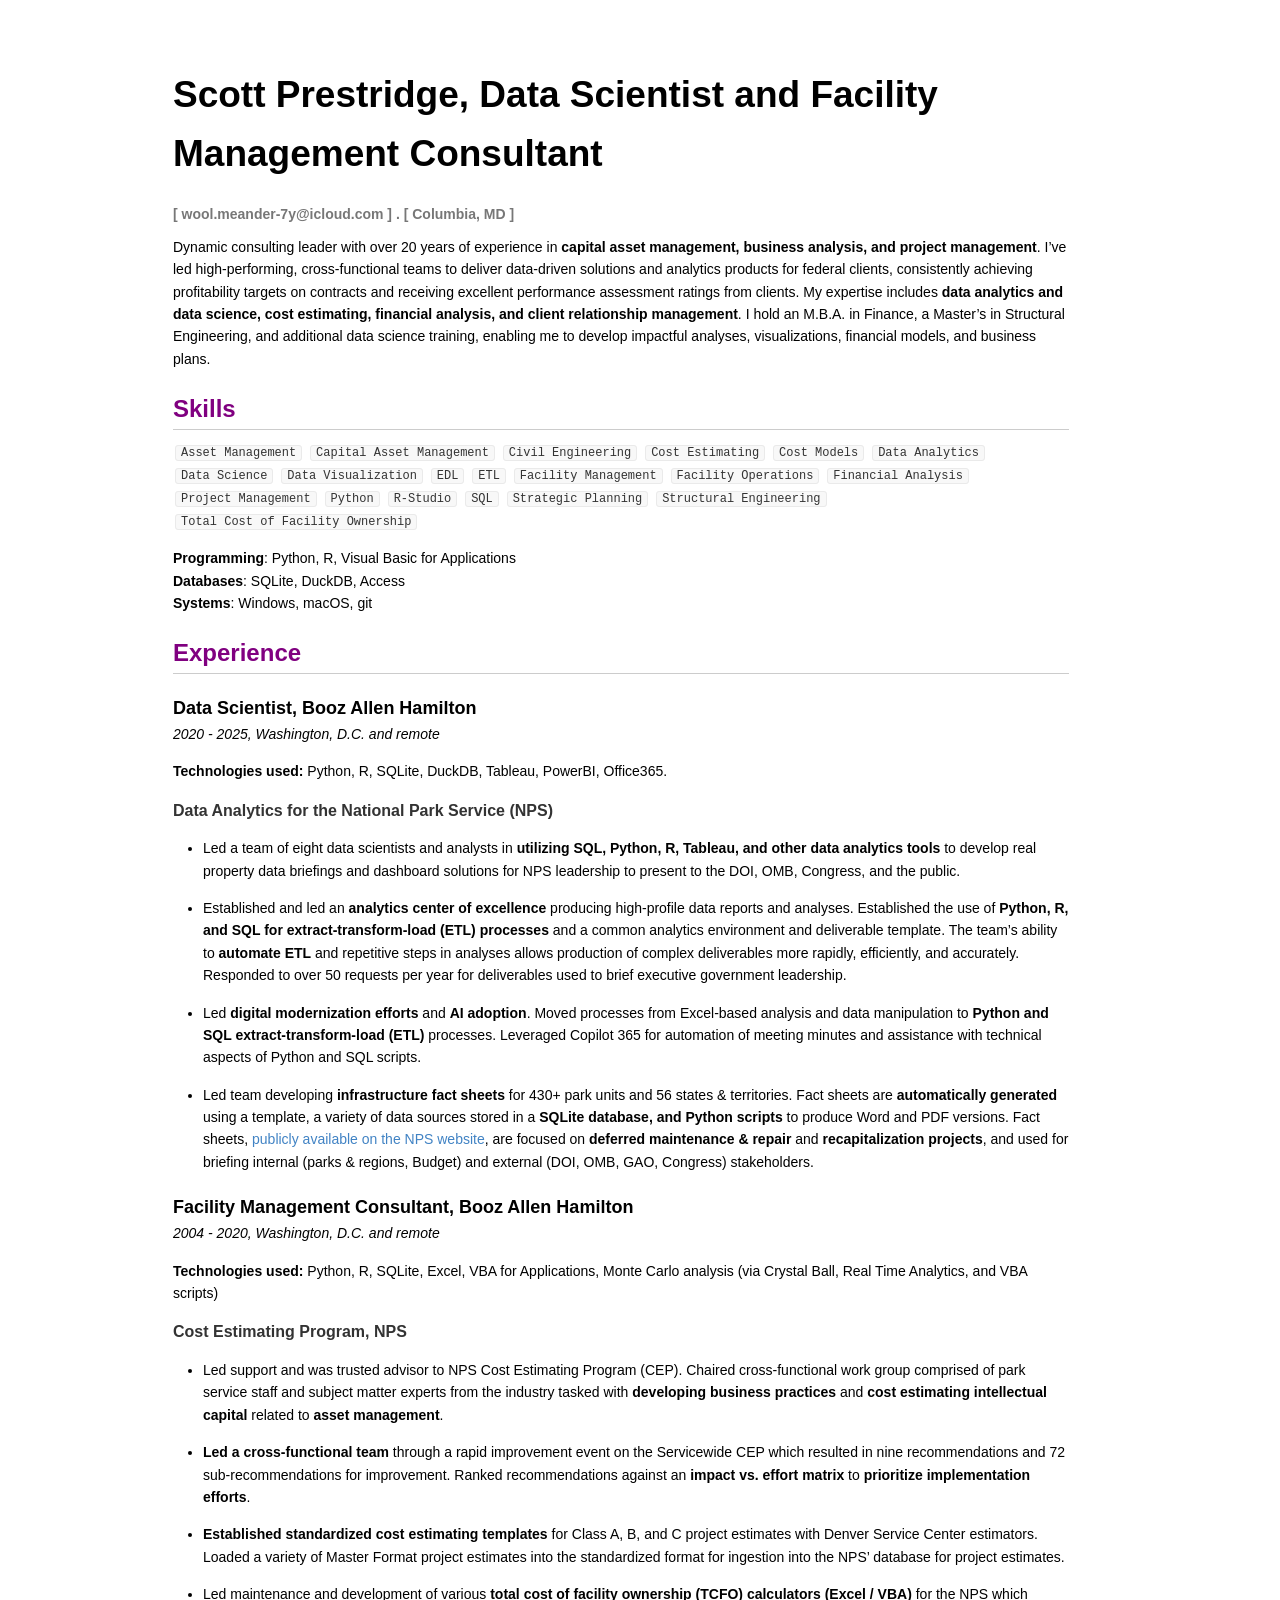
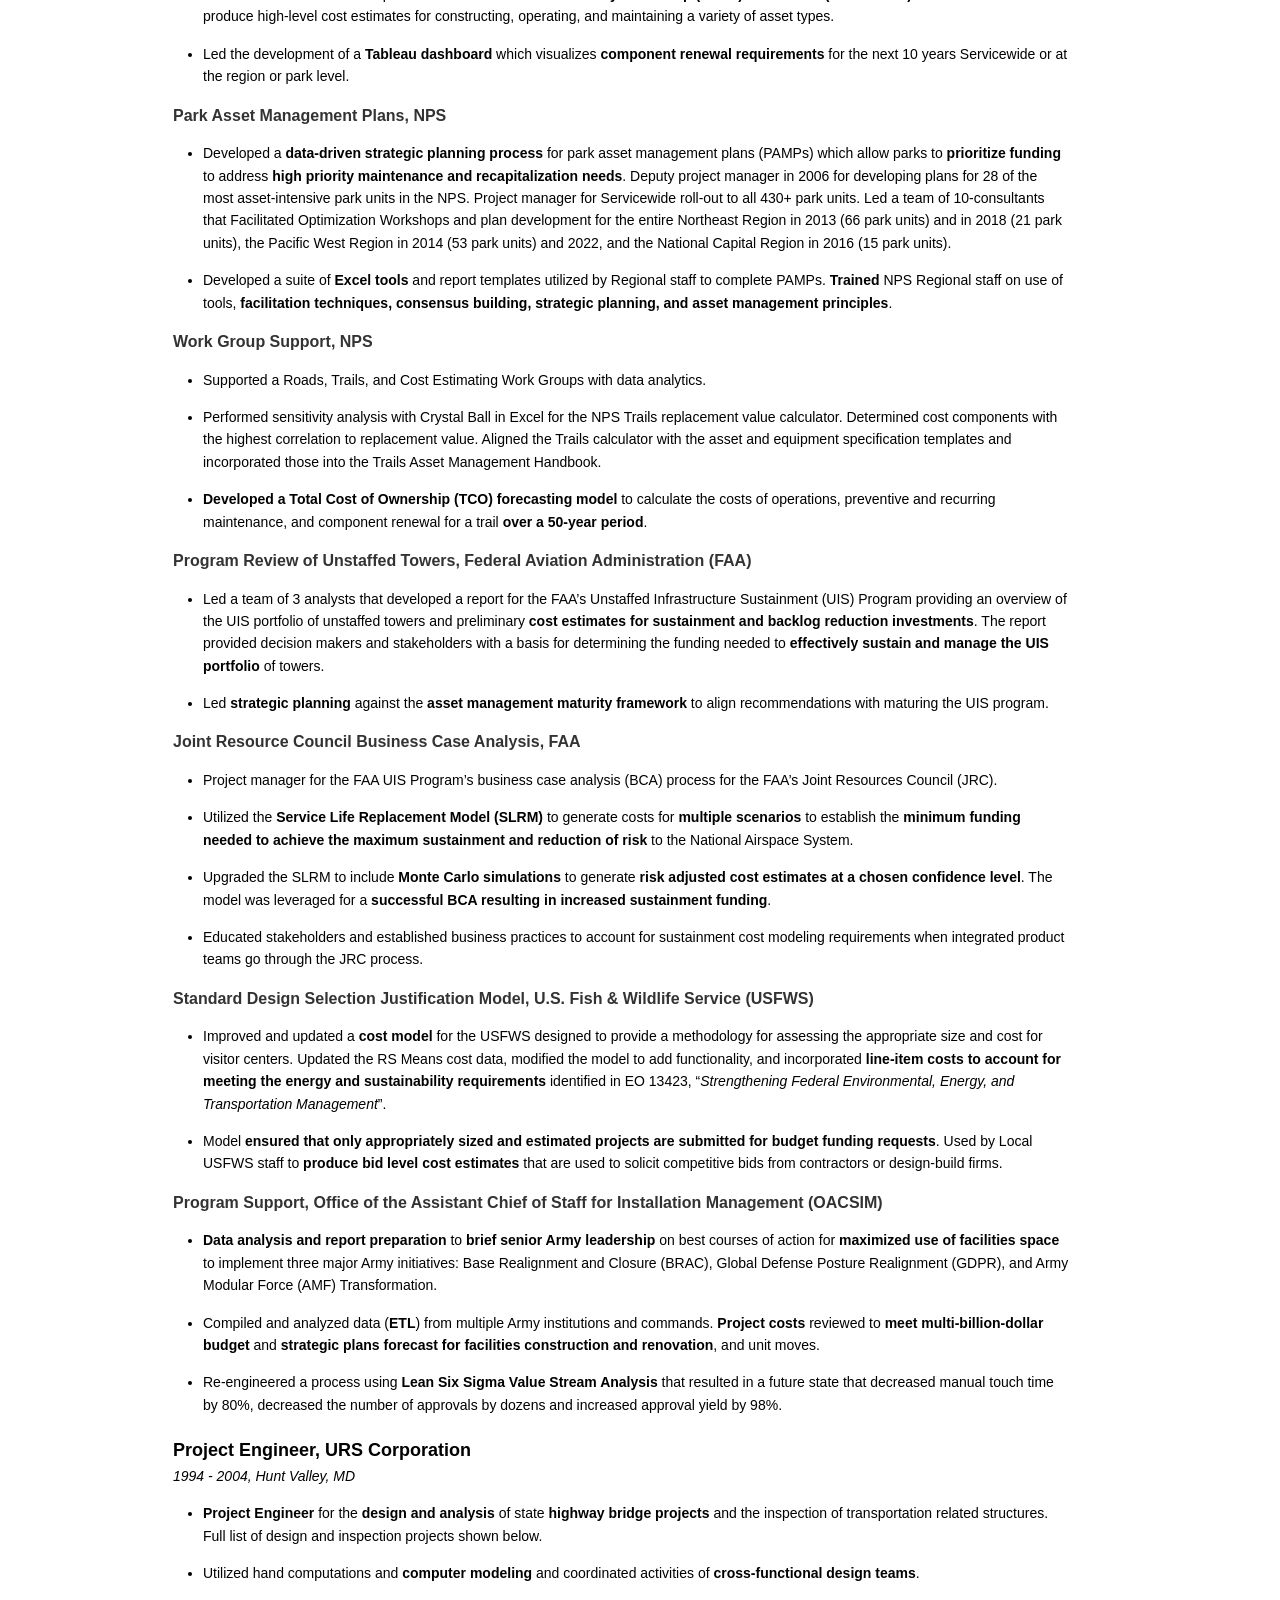
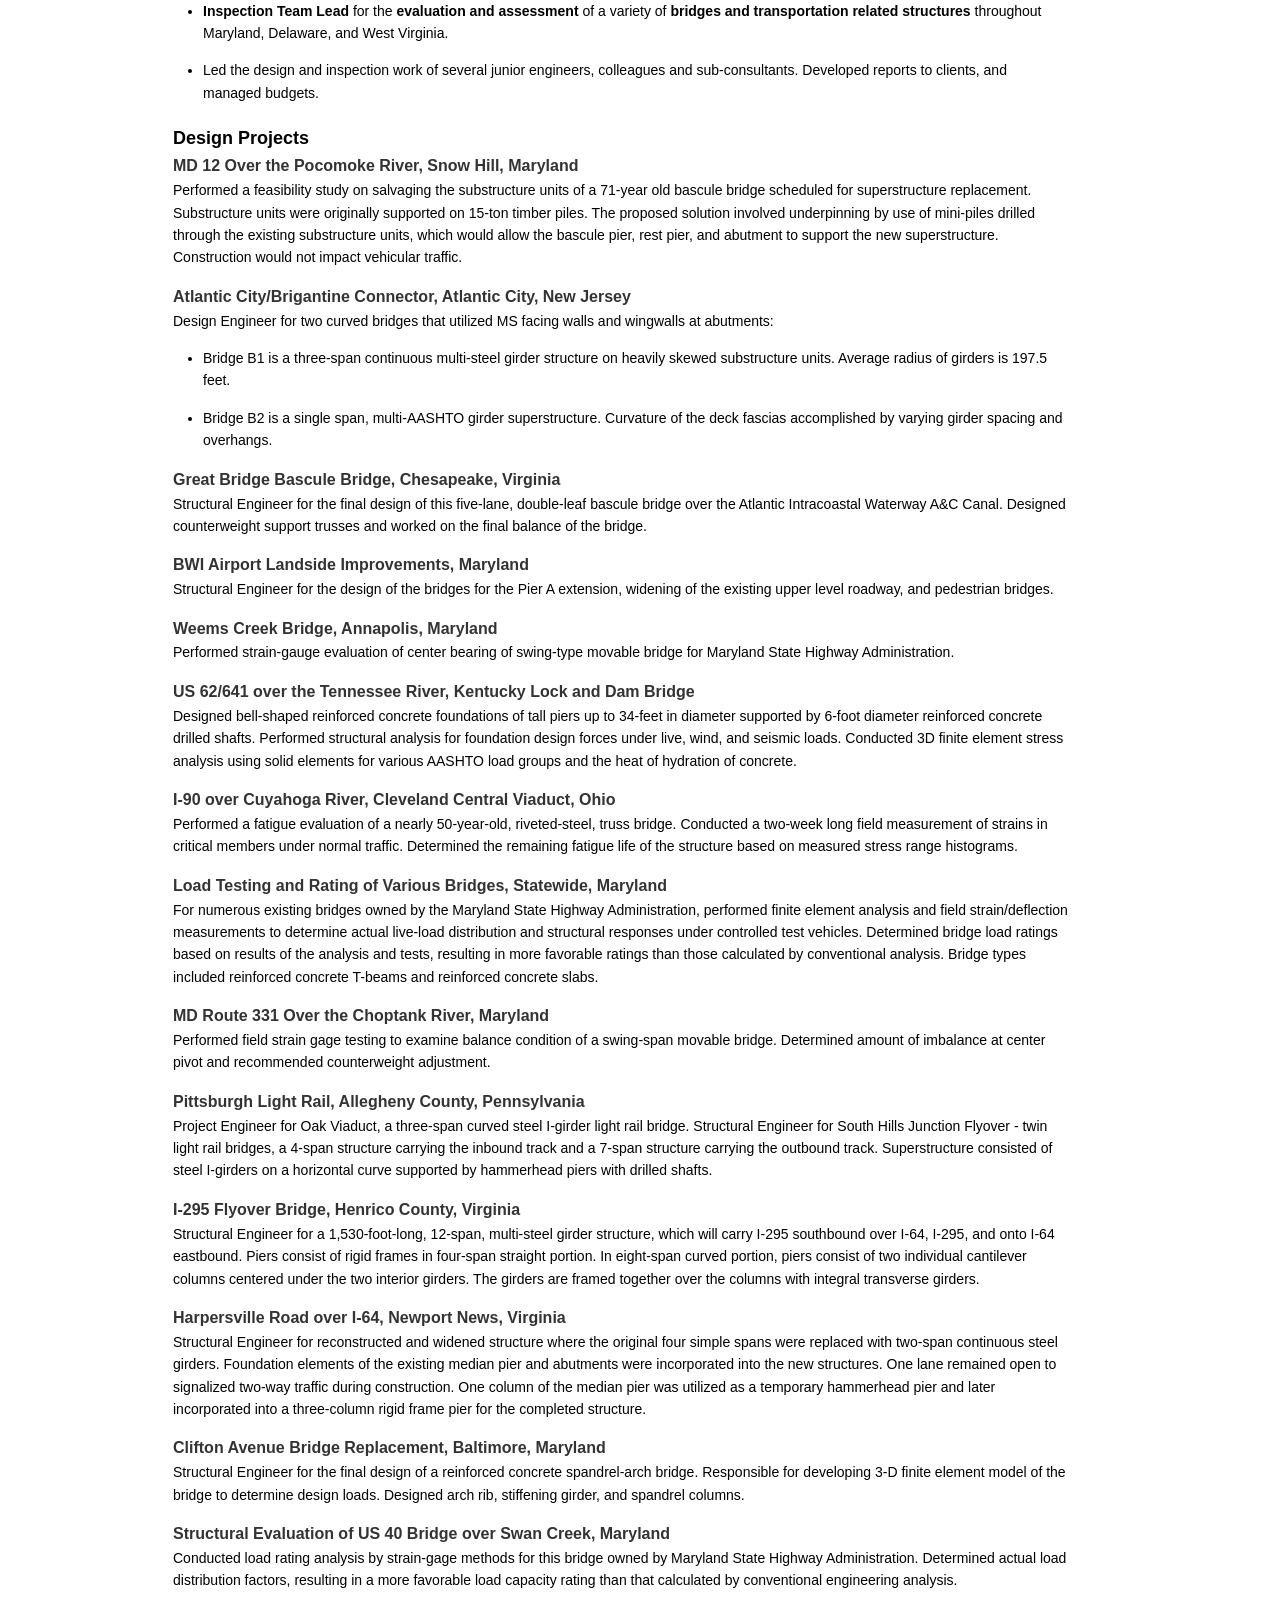
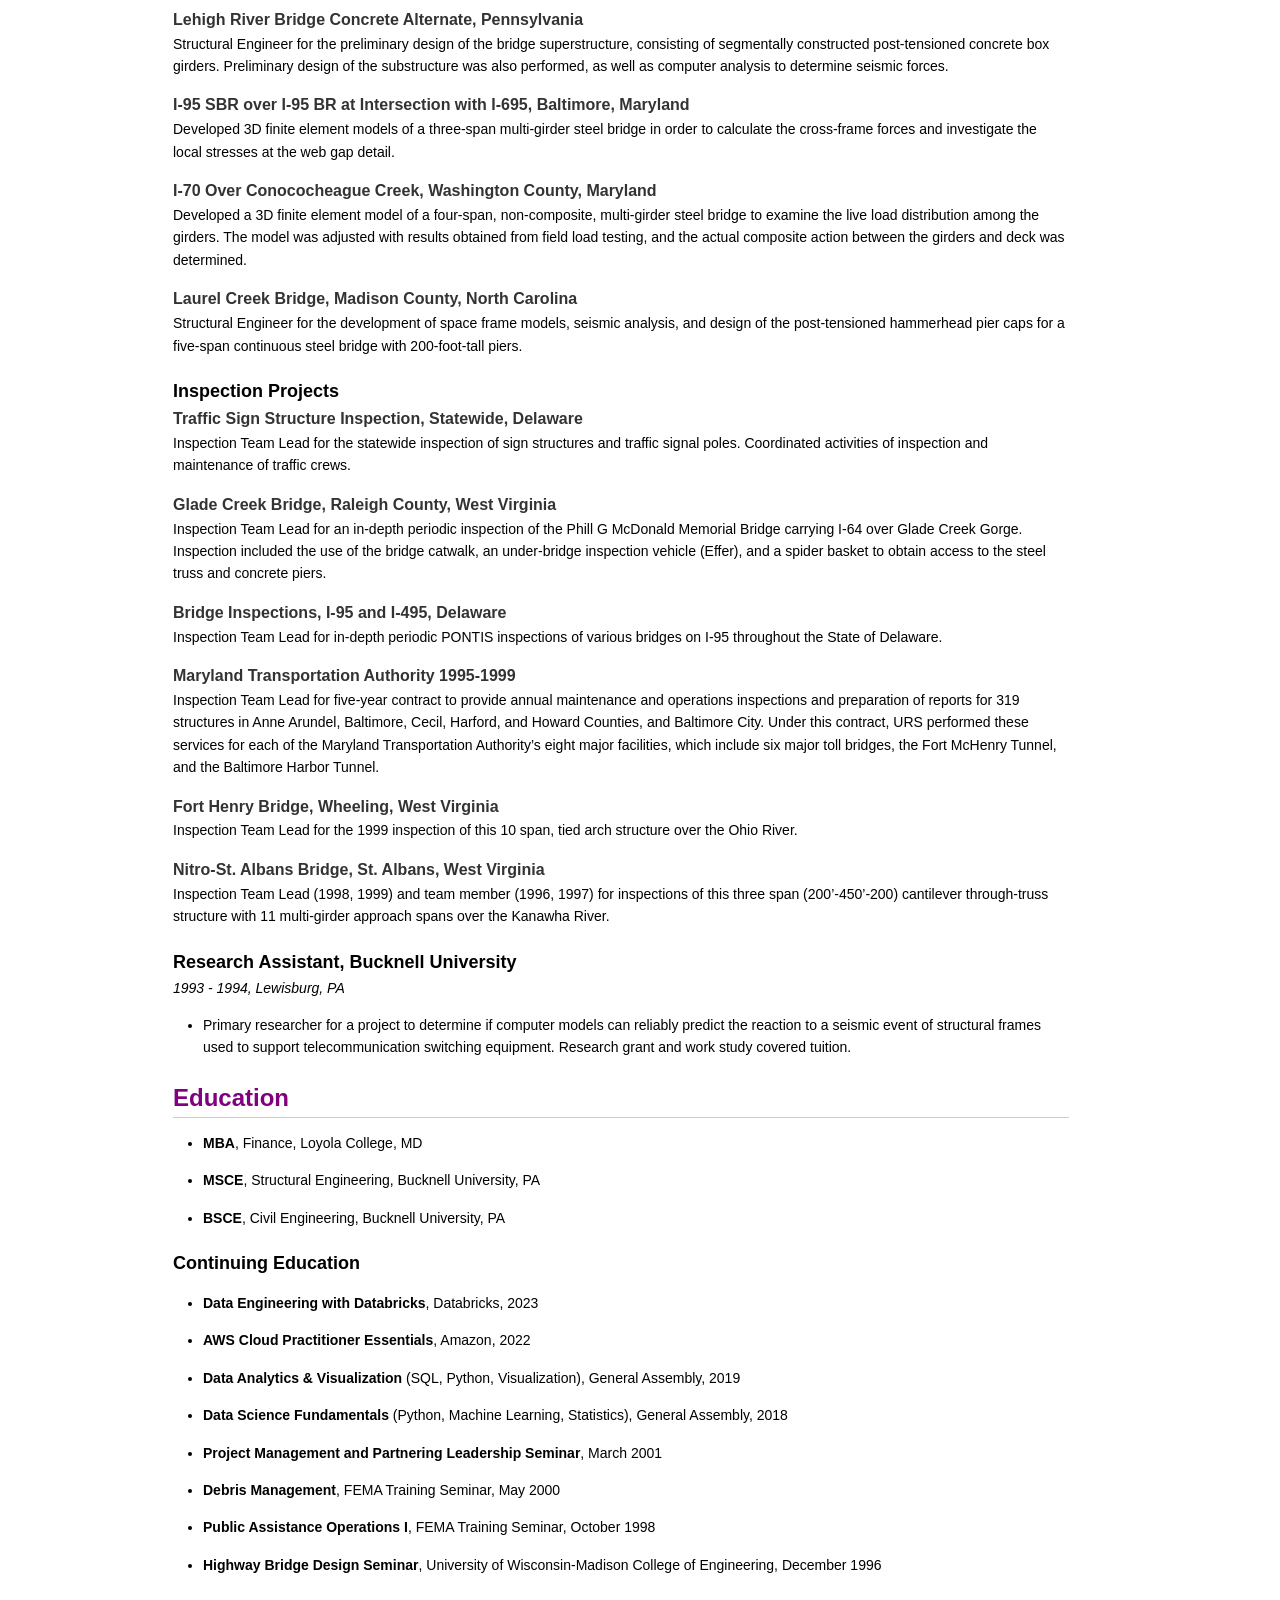
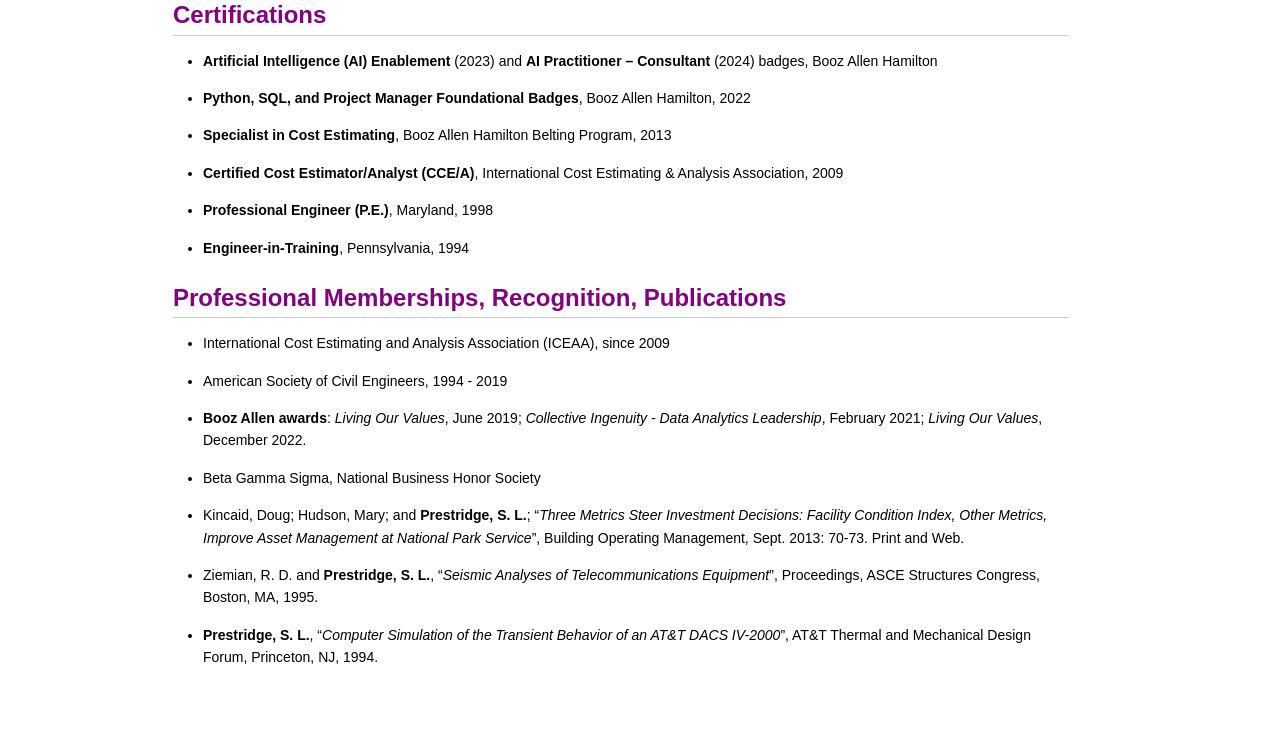
==== resume_cv_prestridge_scott.html @ 021e0073 "Add files via upload" ====
<!DOCTYPE html>
<html xmlns="http://www.w3.org/1999/xhtml" lang="" xml:lang="">
<head>
  <meta charset="utf-8" />
  <meta name="generator" content="pandoc" />
  <meta name="viewport" content="width=device-width, initial-scale=1.0, user-scalable=yes" />
  <meta name="author" content="Scott Prestridge" />
  <meta name="keywords" content="DataScience, DataAnalyst, FacilityManagement, CapitalAssetManagement, ProjectManagement, BusinessConsultant, FinancialAnalysis" />
  <meta name="description" content="Scott Prestridge, Facility
Management Consultant and Data Scientist" />
  <title>Scott Prestridge, Data Scientist and Facility Management Consultant</title>
  <style>
    code{white-space: pre-wrap;}
    span.smallcaps{font-variant: small-caps;}
    div.columns{display: flex; gap: min(4vw, 1.5em);}
    div.column{flex: auto; overflow-x: auto;}
    div.hanging-indent{margin-left: 1.5em; text-indent: -1.5em;}
    ul.task-list{list-style: none;}
    ul.task-list li input[type="checkbox"] {
      width: 0.8em;
      margin: 0 0.8em 0.2em -1.6em;
      vertical-align: middle;
    }
    .display.math{display: block; text-align: center; margin: 0.5rem auto;}
  </style>
  <link rel="stylesheet" href="resume-stylesheet.css" />
  <!--[if lt IE 9]>
    <script src="//cdnjs.cloudflare.com/ajax/libs/html5shiv/3.7.3/html5shiv-printshiv.min.js"></script>
  <![endif]-->
</head>
<body>
<header id="title-block-header">
<h1 class="title">Scott Prestridge, Data Scientist and Facility
Management Consultant</h1>
<p class="author">Scott Prestridge</p>
</header>
<h6 id="wool.meander-7yicloud.com-.-columbia-md">[
wool.meander-7y@icloud.com ] . [ Columbia, MD ]</h6>
<p>Dynamic consulting leader with over 20 years of experience in
<strong>capital asset management, business analysis, and project
management</strong>. I’ve led high-performing, cross-functional teams to
deliver data-driven solutions and analytics products for federal
clients, consistently achieving profitability targets on contracts and
receiving excellent performance assessment ratings from clients. My
expertise includes <strong>data analytics and data science, cost
estimating, financial analysis, and client relationship
management</strong>. I hold an M.B.A. in Finance, a Master’s in
Structural Engineering, and additional data science training, enabling
me to develop impactful analyses, visualizations, financial models, and
business plans.</p>
<h2 id="skills">Skills</h2>
<p><code>Asset Management</code> <code>Capital Asset Management</code>
<code>Civil Engineering</code> <code>Cost Estimating</code>
<code>Cost Models</code> <code>Data Analytics</code>
<code>Data Science</code> <code>Data Visualization</code>
<code>EDL</code> <code>ETL</code> <code>Facility Management</code>
<code>Facility Operations</code> <code>Financial Analysis</code>
<code>Project Management</code> <code>Python</code>
<code>R-Studio</code> <code>SQL</code> <code>Strategic Planning</code>
<code>Structural Engineering</code>
<code>Total Cost of Facility Ownership</code></p>
<p><strong>Programming</strong>: Python, R, Visual Basic for
Applications<br />
<strong>Databases</strong>: SQLite, DuckDB, Access<br />
<strong>Systems</strong>: Windows, macOS, git</p>
<h2 id="experience">Experience</h2>
<h3 id="data-scientist-booz-allen-hamilton">Data Scientist, Booz Allen
Hamilton</h3>
<p><em>2020 - 2025, Washington, D.C. and remote</em></p>
<p><strong>Technologies used:</strong> Python, R, SQLite, DuckDB,
Tableau, PowerBI, Office365.</p>
<h4 id="data-analytics-for-the-national-park-service-nps">Data Analytics
for the National Park Service (NPS)</h4>
<ul>
<li><p>Led a team of eight data scientists and analysts in
<strong>utilizing SQL, Python, R, Tableau, and other data analytics
tools</strong> to develop real property data briefings and dashboard
solutions for NPS leadership to present to the DOI, OMB, Congress, and
the public.</p></li>
<li><p>Established and led an <strong>analytics center of
excellence</strong> producing high-profile data reports and analyses.
Established the use of <strong>Python, R, and SQL for
extract-transform-load (ETL) processes</strong> and a common analytics
environment and deliverable template. The team’s ability to
<strong>automate ETL</strong> and repetitive steps in analyses allows
production of complex deliverables more rapidly, efficiently, and
accurately. Responded to over 50 requests per year for deliverables used
to brief executive government leadership.</p></li>
<li><p>Led <strong>digital modernization efforts</strong> and <strong>AI
adoption</strong>. Moved processes from Excel-based analysis and data
manipulation to <strong>Python and SQL extract-transform-load
(ETL)</strong> processes. Leveraged Copilot 365 for automation of
meeting minutes and assistance with technical aspects of Python and SQL
scripts.</p></li>
<li><p>Led team developing <strong>infrastructure fact sheets</strong>
for 430+ park units and 56 states &amp; territories. Fact sheets are
<strong>automatically generated</strong> using a template, a variety of
data sources stored in a <strong>SQLite database, and Python
scripts</strong> to produce Word and PDF versions. Fact sheets, <a
href="https://www.nps.gov/subjects/infrastructure/deferred-maintenance.htm">publicly
available on the NPS website</a>, are focused on <strong>deferred
maintenance &amp; repair</strong> and <strong>recapitalization
projects</strong>, and used for briefing internal (parks &amp; regions,
Budget) and external (DOI, OMB, GAO, Congress) stakeholders.</p></li>
</ul>
<h3 id="facility-management-consultant-booz-allen-hamilton">Facility
Management Consultant, Booz Allen Hamilton</h3>
<p><em>2004 - 2020, Washington, D.C. and remote</em></p>
<p><strong>Technologies used:</strong> Python, R, SQLite, Excel, VBA for
Applications, Monte Carlo analysis (via Crystal Ball, Real Time
Analytics, and VBA scripts)</p>
<h4 id="cost-estimating-program-nps">Cost Estimating Program, NPS</h4>
<ul>
<li><p>Led support and was trusted advisor to NPS Cost Estimating
Program (CEP). Chaired cross-functional work group comprised of park
service staff and subject matter experts from the industry tasked with
<strong>developing business practices</strong> and <strong>cost
estimating intellectual capital</strong> related to <strong>asset
management</strong>.</p></li>
<li><p><strong>Led a cross-functional team</strong> through a rapid
improvement event on the Servicewide CEP which resulted in nine
recommendations and 72 sub-recommendations for improvement. Ranked
recommendations against an <strong>impact vs. effort matrix</strong> to
<strong>prioritize implementation efforts</strong>.</p></li>
<li><p><strong>Established standardized cost estimating
templates</strong> for Class A, B, and C project estimates with Denver
Service Center estimators. Loaded a variety of Master Format project
estimates into the standardized format for ingestion into the NPS’
database for project estimates.</p></li>
<li><p>Led maintenance and development of various <strong>total cost of
facility ownership (TCFO) calculators (Excel / VBA)</strong> for the NPS
which produce high-level cost estimates for constructing, operating, and
maintaining a variety of asset types.</p></li>
<li><p>Led the development of a <strong>Tableau dashboard</strong> which
visualizes <strong>component renewal requirements</strong> for the next
10 years Servicewide or at the region or park level.</p></li>
</ul>
<h4 id="park-asset-management-plans-nps">Park Asset Management Plans,
NPS</h4>
<ul>
<li><p>Developed a <strong>data-driven strategic planning
process</strong> for park asset management plans (PAMPs) which allow
parks to <strong>prioritize funding</strong> to address <strong>high
priority maintenance and recapitalization needs</strong>. Deputy project
manager in 2006 for developing plans for 28 of the most asset-intensive
park units in the NPS. Project manager for Servicewide roll-out to all
430+ park units. Led a team of 10-consultants that Facilitated
Optimization Workshops and plan development for the entire Northeast
Region in 2013 (66 park units) and in 2018 (21 park units), the Pacific
West Region in 2014 (53 park units) and 2022, and the National Capital
Region in 2016 (15 park units).</p></li>
<li><p>Developed a suite of <strong>Excel tools</strong> and report
templates utilized by Regional staff to complete PAMPs.
<strong>Trained</strong> NPS Regional staff on use of tools,
<strong>facilitation techniques, consensus building, strategic planning,
and asset management principles</strong>.</p></li>
</ul>
<h4 id="work-group-support-nps">Work Group Support, NPS</h4>
<ul>
<li><p>Supported a Roads, Trails, and Cost Estimating Work Groups with
data analytics.</p></li>
<li><p>Performed sensitivity analysis with Crystal Ball in Excel for the
NPS Trails replacement value calculator. Determined cost components with
the highest correlation to replacement value. Aligned the Trails
calculator with the asset and equipment specification templates and
incorporated those into the Trails Asset Management Handbook.</p></li>
<li><p><strong>Developed a Total Cost of Ownership (TCO) forecasting
model</strong> to calculate the costs of operations, preventive and
recurring maintenance, and component renewal for a trail <strong>over a
50-year period</strong>.</p></li>
</ul>
<h4
id="program-review-of-unstaffed-towers-federal-aviation-administration-faa">Program
Review of Unstaffed Towers, Federal Aviation Administration (FAA)</h4>
<ul>
<li><p>Led a team of 3 analysts that developed a report for the FAA’s
Unstaffed Infrastructure Sustainment (UIS) Program providing an overview
of the UIS portfolio of unstaffed towers and preliminary <strong>cost
estimates for sustainment and backlog reduction investments</strong>.
The report provided decision makers and stakeholders with a basis for
determining the funding needed to <strong>effectively sustain and manage
the UIS portfolio</strong> of towers.</p></li>
<li><p>Led <strong>strategic planning</strong> against the <strong>asset
management maturity framework</strong> to align recommendations with
maturing the UIS program.</p></li>
</ul>
<h4 id="joint-resource-council-business-case-analysis-faa">Joint
Resource Council Business Case Analysis, FAA</h4>
<ul>
<li><p>Project manager for the FAA UIS Program’s business case analysis
(BCA) process for the FAA’s Joint Resources Council (JRC).</p></li>
<li><p>Utilized the <strong>Service Life Replacement Model
(SLRM)</strong> to generate costs for <strong>multiple
scenarios</strong> to establish the <strong>minimum funding needed to
achieve the maximum sustainment and reduction of risk</strong> to the
National Airspace System.</p></li>
<li><p>Upgraded the SLRM to include <strong>Monte Carlo
simulations</strong> to generate <strong>risk adjusted cost estimates at
a chosen confidence level</strong>. The model was leveraged for a
<strong>successful BCA resulting in increased sustainment
funding</strong>.</p></li>
<li><p>Educated stakeholders and established business practices to
account for sustainment cost modeling requirements when integrated
product teams go through the JRC process.</p></li>
</ul>
<h4
id="standard-design-selection-justification-model-u.s.-fish-wildlife-service-usfws">Standard
Design Selection Justification Model, U.S. Fish &amp; Wildlife Service
(USFWS)</h4>
<ul>
<li><p>Improved and updated a <strong>cost model</strong> for the USFWS
designed to provide a methodology for assessing the appropriate size and
cost for visitor centers. Updated the RS Means cost data, modified the
model to add functionality, and incorporated <strong>line-item costs to
account for meeting the energy and sustainability requirements</strong>
identified in EO 13423, “<em>Strengthening Federal Environmental,
Energy, and Transportation Management</em>”.</p></li>
<li><p>Model <strong>ensured that only appropriately sized and estimated
projects are submitted for budget funding requests</strong>. Used by
Local USFWS staff to <strong>produce bid level cost estimates</strong>
that are used to solicit competitive bids from contractors or
design-build firms.</p></li>
</ul>
<h4
id="program-support-office-of-the-assistant-chief-of-staff-for-installation-management-oacsim">Program
Support, Office of the Assistant Chief of Staff for Installation
Management (OACSIM)</h4>
<ul>
<li><p><strong>Data analysis and report preparation</strong> to
<strong>brief senior Army leadership</strong> on best courses of action
for <strong>maximized use of facilities space</strong> to implement
three major Army initiatives: Base Realignment and Closure (BRAC),
Global Defense Posture Realignment (GDPR), and Army Modular Force (AMF)
Transformation.</p></li>
<li><p>Compiled and analyzed data (<strong>ETL</strong>) from multiple
Army institutions and commands. <strong>Project costs</strong> reviewed
to <strong>meet multi-billion-dollar budget</strong> and
<strong>strategic plans forecast for facilities construction and
renovation</strong>, and unit moves.</p></li>
<li><p>Re-engineered a process using <strong>Lean Six Sigma Value Stream
Analysis</strong> that resulted in a future state that decreased manual
touch time by 80%, decreased the number of approvals by dozens and
increased approval yield by 98%.</p></li>
</ul>
<h3 id="project-engineer-urs-corporation">Project Engineer, URS
Corporation</h3>
<p><em>1994 - 2004, Hunt Valley, MD</em></p>
<ul>
<li><p><strong>Project Engineer</strong> for the <strong>design and
analysis</strong> of state <strong>highway bridge projects</strong> and
the inspection of transportation related structures. Full list of
design and inspection projects shown below.</p></li>
<li><p>Utilized hand computations and <strong>computer modeling</strong>
and coordinated activities of <strong>cross-functional design
teams</strong>.</p></li>
<li><p><strong>Inspection Team Lead</strong> for the <strong>evaluation
and assessment</strong> of a variety of <strong>bridges and
transportation related structures</strong> throughout Maryland,
Delaware, and West Virginia.</p></li>
<li><p>Led the design and inspection work of several junior engineers,
colleagues and sub-consultants. Developed reports to clients, and
managed budgets.</p></li>
</ul>
<h3 id="design-projects">Design Projects</h3>
<h4 id="md-12-over-the-pocomoke-river-snow-hill-maryland">MD 12 Over the
Pocomoke River, Snow Hill, Maryland</h4>
<p>Performed a feasibility study on salvaging the substructure units of
a 71-year old bascule bridge scheduled for superstructure replacement.
Substructure units were originally supported on 15-ton timber piles. The
proposed solution involved underpinning by use of mini-piles drilled
through the existing substructure units, which would allow the bascule
pier, rest pier, and abutment to support the new superstructure.
Construction would not impact vehicular traffic.</p>
<h4
id="atlantic-citybrigantine-connector-atlantic-city-new-jersey">Atlantic
City/Brigantine Connector, Atlantic City, New Jersey</h4>
<p>Design Engineer for two curved bridges that utilized MS facing walls
and wingwalls at abutments:</p>
<ul>
<li><p>Bridge B1 is a three-span continuous multi-steel girder structure
on heavily skewed substructure units. Average radius of girders is 197.5
feet.</p></li>
<li><p>Bridge B2 is a single span, multi-AASHTO girder superstructure.
Curvature of the deck fascias accomplished by varying girder spacing and
overhangs.</p></li>
</ul>
<h4 id="great-bridge-bascule-bridge-chesapeake-virginia">Great Bridge
Bascule Bridge, Chesapeake, Virginia</h4>
<p>Structural Engineer for the final design of this five-lane,
double-leaf bascule bridge over the Atlantic Intracoastal Waterway
A&amp;C Canal. Designed counterweight support trusses and worked on the
final balance of the bridge.</p>
<h4 id="bwi-airport-landside-improvements-maryland">BWI Airport Landside
Improvements, Maryland</h4>
<p>Structural Engineer for the design of the bridges for the Pier A
extension, widening of the existing upper level roadway, and pedestrian
bridges.</p>
<h4 id="weems-creek-bridge-annapolis-maryland">Weems Creek Bridge,
Annapolis, Maryland</h4>
<p>Performed strain-gauge evaluation of center bearing of swing-type
movable bridge for Maryland State Highway Administration.</p>
<h4
id="us-62641-over-the-tennessee-river-kentucky-lock-and-dam-bridge">US
62/641 over the Tennessee River, Kentucky Lock and Dam Bridge</h4>
<p>Designed bell-shaped reinforced concrete foundations of tall piers up
to 34-feet in diameter supported by 6-foot diameter reinforced concrete
drilled shafts. Performed structural analysis for foundation design
forces under live, wind, and seismic loads. Conducted 3D finite element
stress analysis using solid elements for various AASHTO load groups and
the heat of hydration of concrete.</p>
<h4 id="i-90-over-cuyahoga-river-cleveland-central-viaduct-ohio">I-90
over Cuyahoga River, Cleveland Central Viaduct, Ohio</h4>
<p>Performed a fatigue evaluation of a nearly 50-year-old,
riveted-steel, truss bridge. Conducted a two-week long field measurement
of strains in critical members under normal traffic. Determined the
remaining fatigue life of the structure based on measured stress range
histograms.</p>
<h4
id="load-testing-and-rating-of-various-bridges-statewide-maryland">Load
Testing and Rating of Various Bridges, Statewide, Maryland</h4>
<p>For numerous existing bridges owned by the Maryland State Highway
Administration, performed finite element analysis and field
strain/deflection measurements to determine actual live-load
distribution and structural responses under controlled test vehicles.
Determined bridge load ratings based on results of the analysis and
tests, resulting in more favorable ratings than those calculated by
conventional analysis. Bridge types included reinforced concrete T-beams
and reinforced concrete slabs.</p>
<h4 id="md-route-331-over-the-choptank-river-maryland">MD Route 331 Over
the Choptank River, Maryland</h4>
<p>Performed field strain gage testing to examine balance condition of a
swing-span movable bridge. Determined amount of imbalance at center
pivot and recommended counterweight adjustment.</p>
<h4 id="pittsburgh-light-rail-allegheny-county-pennsylvania">Pittsburgh
Light Rail, Allegheny County, Pennsylvania</h4>
<p>Project Engineer for Oak Viaduct, a three-span curved steel I-girder
light rail bridge. Structural Engineer for South Hills Junction Flyover
- twin light rail bridges, a 4-span structure carrying the inbound track
and a 7-span structure carrying the outbound track. Superstructure
consisted of steel I-girders on a horizontal curve supported by
hammerhead piers with drilled shafts.</p>
<h4 id="i-295-flyover-bridge-henrico-county-virginia">I-295 Flyover
Bridge, Henrico County, Virginia</h4>
<p>Structural Engineer for a 1,530-foot-long, 12-span, multi-steel
girder structure, which will carry I-295 southbound over I-64, I-295,
and onto I-64 eastbound. Piers consist of rigid frames in four-span
straight portion. In eight-span curved portion, piers consist of two
individual cantilever columns centered under the two interior girders.
The girders are framed together over the columns with integral
transverse girders.</p>
<h4 id="harpersville-road-over-i-64-newport-news-virginia">Harpersville
Road over I-64, Newport News, Virginia</h4>
<p>Structural Engineer for reconstructed and widened structure where the
original four simple spans were replaced with two-span continuous steel
girders. Foundation elements of the existing median pier and abutments
were incorporated into the new structures. One lane remained open to
signalized two-way traffic during construction. One column of the median
pier was utilized as a temporary hammerhead pier and later incorporated
into a three-column rigid frame pier for the completed structure.</p>
<h4 id="clifton-avenue-bridge-replacement-baltimore-maryland">Clifton
Avenue Bridge Replacement, Baltimore, Maryland</h4>
<p>Structural Engineer for the final design of a reinforced concrete
spandrel-arch bridge. Responsible for developing 3-D finite element
model of the bridge to determine design loads. Designed arch rib,
stiffening girder, and spandrel columns.</p>
<h4
id="structural-evaluation-of-us-40-bridge-over-swan-creek-maryland">Structural
Evaluation of US 40 Bridge over Swan Creek, Maryland</h4>
<p>Conducted load rating analysis by strain-gage methods for this bridge
owned by Maryland State Highway Administration. Determined actual load
distribution factors, resulting in a more favorable load capacity rating
than that calculated by conventional engineering analysis.</p>
<h4 id="lehigh-river-bridge-concrete-alternate-pennsylvania">Lehigh
River Bridge Concrete Alternate, Pennsylvania</h4>
<p>Structural Engineer for the preliminary design of the bridge
superstructure, consisting of segmentally constructed post-tensioned
concrete box girders. Preliminary design of the substructure was also
performed, as well as computer analysis to determine seismic forces.</p>
<h4
id="i-95-sbr-over-i-95-br-at-intersection-with-i-695-baltimore-maryland">I-95
SBR over I-95 BR at Intersection with I-695, Baltimore, Maryland</h4>
<p>Developed 3D finite element models of a three-span multi-girder steel
bridge in order to calculate the cross-frame forces and investigate the
local stresses at the web gap detail.</p>
<h4 id="i-70-over-conococheague-creek-washington-county-maryland">I-70
Over Conococheague Creek, Washington County, Maryland</h4>
<p>Developed a 3D finite element model of a four-span, non-composite,
multi-girder steel bridge to examine the live load distribution among
the girders. The model was adjusted with results obtained from field
load testing, and the actual composite action between the girders and
deck was determined.</p>
<h4 id="laurel-creek-bridge-madison-county-north-carolina">Laurel Creek
Bridge, Madison County, North Carolina</h4>
<p>Structural Engineer for the development of space frame models,
seismic analysis, and design of the post-tensioned hammerhead pier caps
for a five-span continuous steel bridge with 200-foot-tall piers.</p>
<h3 id="inspection-projects">Inspection Projects</h3>
<h4 id="traffic-sign-structure-inspection-statewide-delaware">Traffic
Sign Structure Inspection, Statewide, Delaware</h4>
<p>Inspection Team Lead for the statewide inspection of sign structures
and traffic signal poles. Coordinated activities of inspection and
maintenance of traffic crews.</p>
<h4 id="glade-creek-bridge-raleigh-county-west-virginia">Glade Creek
Bridge, Raleigh County, West Virginia</h4>
<p>Inspection Team Lead for an in-depth periodic inspection of the Phill
G McDonald Memorial Bridge carrying I-64 over Glade Creek Gorge.
Inspection included the use of the bridge catwalk, an under-bridge
inspection vehicle (Effer), and a spider basket to obtain access to the
steel truss and concrete piers.</p>
<h4 id="bridge-inspections-i-95-and-i-495-delaware">Bridge Inspections,
I-95 and I-495, Delaware</h4>
<p>Inspection Team Lead for in-depth periodic PONTIS inspections of
various bridges on I-95 throughout the State of Delaware.</p>
<h4 id="maryland-transportation-authority-1995-1999">Maryland
Transportation Authority 1995-1999</h4>
<p>Inspection Team Lead for five-year contract to provide annual
maintenance and operations inspections and preparation of reports for
319 structures in Anne Arundel, Baltimore, Cecil, Harford, and Howard
Counties, and Baltimore City. Under this contract, URS performed these
services for each of the Maryland Transportation Authority’s eight major
facilities, which include six major toll bridges, the Fort McHenry
Tunnel, and the Baltimore Harbor Tunnel.</p>
<h4 id="fort-henry-bridge-wheeling-west-virginia">Fort Henry Bridge,
Wheeling, West Virginia</h4>
<p>Inspection Team Lead for the 1999 inspection of this 10 span, tied
arch structure over the Ohio River.</p>
<h4
id="nitro-st.-albans-bridge-st.-albans-west-virginia">Nitro-St. Albans
Bridge, St. Albans, West Virginia</h4>
<p>Inspection Team Lead (1998, 1999) and team member (1996, 1997) for
inspections of this three span (200’-450’-200) cantilever through-truss
structure with 11 multi-girder approach spans over the Kanawha
River.</p>
<h3 id="research-assistant-bucknell-university">Research Assistant,
Bucknell University</h3>
<p><em>1993 - 1994, Lewisburg, PA</em></p>
<ul>
<li>Primary researcher for a project to determine if computer models can
reliably predict the reaction to a seismic event of structural frames
used to support telecommunication switching equipment. Research grant
and work study covered tuition.</li>
</ul>
<h2 id="education">Education</h2>
<ul>
<li><p><strong>MBA</strong>, Finance, Loyola College, MD</p></li>
<li><p><strong>MSCE</strong>, Structural Engineering, Bucknell
University, PA</p></li>
<li><p><strong>BSCE</strong>, Civil Engineering, Bucknell University,
PA</p></li>
</ul>
<h3 id="continuing-education">Continuing Education</h3>
<ul>
<li><p><strong>Data Engineering with Databricks</strong>, Databricks,
2023</p></li>
<li><p><strong>AWS Cloud Practitioner Essentials</strong>, Amazon,
2022</p></li>
<li><p><strong>Data Analytics &amp; Visualization</strong> (SQL, Python,
Visualization), General Assembly, 2019</p></li>
<li><p><strong>Data Science Fundamentals</strong> (Python, Machine
Learning, Statistics), General Assembly, 2018</p></li>
<li><p><strong>Project Management and Partnering Leadership
Seminar</strong>, March 2001</p></li>
<li><p><strong>Debris Management</strong>, FEMA Training Seminar, May
2000</p></li>
<li><p><strong>Public Assistance Operations I</strong>, FEMA Training
Seminar, October 1998</p></li>
<li><p><strong>Highway Bridge Design Seminar</strong>, University of
Wisconsin-Madison College of Engineering, December 1996</p></li>
</ul>
<h2 id="certifications">Certifications</h2>
<ul>
<li><p><strong>Artificial Intelligence (AI) Enablement</strong> (2023)
and <strong>AI Practitioner – Consultant</strong> (2024) badges, Booz
Allen Hamilton</p></li>
<li><p><strong>Python, SQL, and Project Manager Foundational
Badges</strong>, Booz Allen Hamilton, 2022</p></li>
<li><p><strong>Specialist in Cost Estimating</strong>, Booz Allen
Hamilton Belting Program, 2013</p></li>
<li><p><strong>Certified Cost Estimator/Analyst (CCE/A)</strong>,
International Cost Estimating &amp; Analysis Association, 2009</p></li>
<li><p><strong>Professional Engineer (P.E.)</strong>, Maryland,
1998</p></li>
<li><p><strong>Engineer-in-Training</strong>, Pennsylvania,
1994</p></li>
</ul>
<h2 id="professional-memberships-recognition-publications">Professional
Memberships, Recognition, Publications</h2>
<ul>
<li><p>International Cost Estimating and Analysis Association (ICEAA),
since 2009</p></li>
<li><p>American Society of Civil Engineers, 1994 - 2019</p></li>
<li><p><strong>Booz Allen awards</strong>: <em>Living Our Values</em>,
June 2019; <em>Collective Ingenuity - Data Analytics Leadership</em>,
February 2021; <em>Living Our Values</em>, December 2022.</p></li>
<li><p>Beta Gamma Sigma, National Business Honor Society</p></li>
<li><p>Kincaid, Doug; Hudson, Mary; and <strong>Prestridge, S.
L.</strong>; “<em>Three Metrics Steer Investment Decisions: Facility
Condition Index, Other Metrics, Improve Asset Management at National
Park Service</em>”, Building Operating Management, Sept. 2013: 70-73.
Print and Web.</p></li>
<li><p>Ziemian, R. D. and <strong>Prestridge, S. L.</strong>,
“<em>Seismic Analyses of Telecommunications Equipment</em>”,
Proceedings, ASCE Structures Congress, Boston, MA, 1995.</p></li>
<li><p><strong>Prestridge, S. L.</strong>, “<em>Computer Simulation of
the Transient Behavior of an AT&amp;T DACS IV-2000</em>”, AT&amp;T
Thermal and Mechanical Design Forum, Princeton, NJ, 1994.</p></li>
</ul>
</body>
</html>
---- resume-stylesheet.css ----
/*! normalize.css v2.1.3 | MIT License | git.io/normalize */

/* ==========================================================================
   HTML5 display definitions
   ========================================================================== */

/**
 * Correct `block` display not defined in IE 8/9.
 */

article,
aside,
details,
figcaption,
figure,
footer,
header,
hgroup,
main,
nav,
section,
summary {
    display: block;
}

/**
 * Correct `inline-block` display not defined in IE 8/9.
 */

audio,
canvas,
video {
    display: inline-block;
}

/**
 * Prevent modern browsers from displaying `audio` without controls.
 * Remove excess height in iOS 5 devices.
 */

audio:not([controls]) {
    display: none;
    height: 0;
}

/**
 * Address `[hidden]` styling not present in IE 8/9.
 * Hide the `template` element in IE, Safari, and Firefox < 22.
 */

[hidden],
template {
    display: none;
}

/* ==========================================================================
   Base
   ========================================================================== */

/**
 * 1. Set default font family to sans-serif.
 * 2. Prevent iOS text size adjust after orientation change, without disabling
 *    user zoom.
 */

html {
    font-family: sans-serif;
    /* 1 */
    -ms-text-size-adjust: 100%;
    /* 2 */
    -webkit-text-size-adjust: 100%;
    /* 2 */
}

/**
 * Remove default margin.
 */

body {
    margin: 0;
}

/* ==========================================================================
   Links
   ========================================================================== */

/**
 * Remove the gray background color from active links in IE 10.
 */

a {
    background: transparent;
}

/**
 * Address `outline` inconsistency between Chrome and other browsers.
 */

a:focus {
    outline: thin dotted;
}

/**
 * Improve readability when focused and also mouse hovered in all browsers.
 */

a:active,
a:hover {
    outline: 0;
}

/* ==========================================================================
   Typography
   ========================================================================== */

/**
 * Address variable `h1` font-size and margin within `section` and `article`
 * contexts in Firefox 4+, Safari 5, and Chrome.
 */

h1 {
    font-size: 2em;
    margin: 0.67em 0;
}

/**
 * Address styling not present in IE 8/9, Safari 5, and Chrome.
 */

abbr[title] {
    border-bottom: 1px dotted;
}

/**
 * Address style set to `bolder` in Firefox 4+, Safari 5, and Chrome.
 */

b,
strong {
    font-weight: bold;
}

/**
 * Address styling not present in Safari 5 and Chrome.
 */

dfn {
    font-style: italic;
}

/**
 * Address differences between Firefox and other browsers.
 */

hr {
    -moz-box-sizing: content-box;
    box-sizing: content-box;
    height: 0;
}

/**
 * Address styling not present in IE 8/9.
 */

mark {
    background: #ff0;
    color: #000;
}

/**
 * Correct font family set oddly in Safari 5 and Chrome.
 */

code,
kbd,
pre,
samp {
    font-family: monospace, serif;
    font-size: 1em;
}

/**
 * Improve readability of pre-formatted text in all browsers.
 */

pre {
    white-space: pre-wrap;
}

/**
 * Set consistent quote types.
 */

q {
    quotes: "\201C""\201D""\2018""\2019";
}

/**
 * Address inconsistent and variable font size in all browsers.
 */

small {
    font-size: 80%;
}

/**
 * Prevent `sub` and `sup` affecting `line-height` in all browsers.
 */

sub,
sup {
    font-size: 75%;
    line-height: 0;
    position: relative;
    vertical-align: baseline;
}

sup {
    top: -0.5em;
}

sub {
    bottom: -0.25em;
}

/* ==========================================================================
   Embedded content
   ========================================================================== */

/**
 * Remove border when inside `a` element in IE 8/9.
 */

img {
    border: 0;
}

/**
 * Correct overflow displayed oddly in IE 9.
 */

svg:not(:root) {
    overflow: hidden;
}

/* ==========================================================================
   Figures
   ========================================================================== */

/**
 * Address margin not present in IE 8/9 and Safari 5.
 */

figure {
    margin: 0;
}

/* ==========================================================================
   Forms
   ========================================================================== */

/**
 * Define consistent border, margin, and padding.
 */

fieldset {
    border: 1px solid #c0c0c0;
    margin: 0 2px;
    padding: 0.35em 0.625em 0.75em;
}

/**
 * 1. Correct `color` not being inherited in IE 8/9.
 * 2. Remove padding so people aren't caught out if they zero out fieldsets.
 */

legend {
    border: 0;
    /* 1 */
    padding: 0;
    /* 2 */
}

/**
 * 1. Correct font family not being inherited in all browsers.
 * 2. Correct font size not being inherited in all browsers.
 * 3. Address margins set differently in Firefox 4+, Safari 5, and Chrome.
 */

button,
input,
select,
textarea {
    font-family: inherit;
    /* 1 */
    font-size: 100%;
    /* 2 */
    margin: 0;
    /* 3 */
}

/**
 * Address Firefox 4+ setting `line-height` on `input` using `!important` in
 * the UA stylesheet.
 */

button,
input {
    line-height: normal;
}

/**
 * Address inconsistent `text-transform` inheritance for `button` and `select`.
 * All other form control elements do not inherit `text-transform` values.
 * Correct `button` style inheritance in Chrome, Safari 5+, and IE 8+.
 * Correct `select` style inheritance in Firefox 4+ and Opera.
 */

button,
select {
    text-transform: none;
}

/**
 * 1. Avoid the WebKit bug in Android 4.0.* where (2) destroys native `audio`
 *    and `video` controls.
 * 2. Correct inability to style clickable `input` types in iOS.
 * 3. Improve usability and consistency of cursor style between image-type
 *    `input` and others.
 */

button,
html input[type="button"],
/* 1 */
input[type="reset"],
input[type="submit"] {
    -webkit-appearance: button;
    /* 2 */
    cursor: pointer;
    /* 3 */
}

/**
 * Re-set default cursor for disabled elements.
 */

button[disabled],
html input[disabled] {
    cursor: default;
}

/**
 * 1. Address box sizing set to `content-box` in IE 8/9/10.
 * 2. Remove excess padding in IE 8/9/10.
 */

input[type="checkbox"],
input[type="radio"] {
    box-sizing: border-box;
    /* 1 */
    padding: 0;
    /* 2 */
}

/**
 * 1. Address `appearance` set to `searchfield` in Safari 5 and Chrome.
 * 2. Address `box-sizing` set to `border-box` in Safari 5 and Chrome
 *    (include `-moz` to future-proof).
 */

input[type="search"] {
    -webkit-appearance: textfield;
    /* 1 */
    -moz-box-sizing: content-box;
    -webkit-box-sizing: content-box;
    /* 2 */
    box-sizing: content-box;
}

/**
 * Remove inner padding and search cancel button in Safari 5 and Chrome
 * on OS X.
 */

input[type="search"]::-webkit-search-cancel-button,
input[type="search"]::-webkit-search-decoration {
    -webkit-appearance: none;
}

/**
 * Remove inner padding and border in Firefox 4+.
 */

button::-moz-focus-inner,
input::-moz-focus-inner {
    border: 0;
    padding: 0;
}

/**
 * 1. Remove default vertical scrollbar in IE 8/9.
 * 2. Improve readability and alignment in all browsers.
 */

textarea {
    overflow: auto;
    /* 1 */
    vertical-align: top;
    /* 2 */
}

/* ==========================================================================
   Tables
   ========================================================================== */

/**
 * Remove most spacing between table cells.
 */

table {
    border-collapse: collapse;
    border-spacing: 0;
}

.go-top {
    position: fixed;
    bottom: 2em;
    right: 2em;
    text-decoration: none;
    background-color: #E0E0E0;
    font-size: 12px;
    padding: 1em;
    display: inline;
}

/* Github css */


@font-face {
    font-family: 'Roboto';
    font-style: normal;
    font-weight: 100;
    src: local('Roboto Thin'), local('Roboto-Thin'), url(http://themes.googleusercontent.com/static/fonts/roboto/v10/vzIUHo9z-oJ4WgkpPOtg1_esZW2xOQ-xsNqO47m55DA.woff) format('woff');
}


html,
body {
    margin: auto;
    padding-right: 1em;
    padding-left: 1em;
    max-width: 64em;
    color: black;
}

*:not('#mkdbuttons') {
    margin: 0;
    padding: 0
}

body {
    font: 13.34pxHelvetica;
    -webkit-font-smoothing: subpixel-antialiased;
    line-height: 1.4;
    padding: 3px;
    background: #fff;
    border-radius: 3px;
    -moz-border-radius: 3px;
    -webkit-border-radius: 3px
}

p {
    margin: 1em 0
}

a {
    color: #4183c4;
    text-decoration: none
}

body {
    background-color: #fff;
    padding: 30px;
    margin: 15px;
    font-size: 14px;
    line-height: 1.6
}

body>*:first-child {
    margin-top: 0 !important
}

body>*:last-child {
    margin-bottom: 0 !important
}

@media screen {
    body {
        box-shadow: none
    }
}

h1,
h2,
h3,
h4,
h5,
h6 {
    margin: 20px 0 10px;
    padding: 0;
    font-weight: bold;
    -webkit-font-smoothing: subpixel-antialiased;
    cursor: text
}

h1 {
    font-size: 37px;
    color: #000;
    text-align: left
}

h2 {
    font-size: 24px;
    border-bottom: 1px solid #ccc;
    /* color: #f39 - was pink */
    color: #800080 /* trying purple */
}

h3 {
    font-size: 18px;
    color: #333
    -webkit-margin-before: 0.01em;
    -webkit-margin-after: 0.01em;
}

h4 {
    font-size: 16px;
    color: #333;
    text-align: left;
    -webkit-margin-before: 0.02em;
    -webkit-margin-after: 0.02em;
}

h5 {
    font-size: 14px;
    color: #333;
    text-align: left
}

h6 {
    color: #777;
    font-size: 14px;
    text-align: left
}

p,
blockquote,
table,
pre {
    margin: 15px 0
}

ul {
    padding-left: 30px
}

ol {
    padding-left: 30px
}

ol li ul:first-of-type {
    margin-top: 0
}

hr {
    background: transparent url([data-uri]) repeat-x 0 0;
    border: 0 none;
    color: #ccc;
    height: 4px;
    padding: 0
}

body>h2:first-child {
    margin-top: 0;
    padding-top: 0
}

body>h1:first-child {
    margin-top: 0;
    padding-top: 0
}

body>h1:first-child+h2 {
    margin-top: 0;
    padding-top: 0
}

body>h3:first-child,
body>h4:first-child,
body>h5:first-child,
body>h6:first-child {
    margin-top: 0;
    padding-top: 0
}

a:first-child h1,
a:first-child h2,
a:first-child h3,
a:first-child h4,
a:first-child h5,
a:first-child h6 {
    margin-top: 0;
    padding-top: 0
}

h1+p,
h2+p,
h3+p,
h4+p,
h5+p,
h6+p,
ul li>:first-child,
ol li>:first-child {
    margin-top: 0
}

dl {
    padding: 0
}

dl dt {
    font-size: 14px;
    font-weight: bold;
    font-style: italic;
    padding: 0;
    margin: 15px 0 5px
}

dl dt:first-child {
    padding: 0
}

dl dt>:first-child {
    margin-top: 0
}

dl dt>:last-child {
    margin-bottom: 0
}

dl dd {
    margin: 0 0 15px;
    padding: 0 15px
}

dl dd>:first-child {
    margin-top: 0
}

dl dd>:last-child {
    margin-bottom: 0
}

blockquote {
    border-left: 4px solid #DDD;
    padding: 0 15px;
    color: #777
}

blockquote>:first-child {
    margin-top: 0
}

blockquote>:last-child {
    margin-bottom: 0
}

table {
    border-collapse: collapse;
    border-spacing: 0;
    font-size: 100%;
    font: inherit
}

table th {
    font-weight: bold;
    border: 1px solid #ccc;
    padding: 6px 13px
}

table td {
    border: 1px solid #ccc;
    padding: 6px 13px
}

table tr {
    border-top: 1px solid #ccc;
    background-color: #fff
}

table tr:nth-child(2n) {
    background-color: #f8f8f8
}

img {
    max-width: 100%
}

code,
tt {
    margin: 0 2px;
    padding: 0 5px;
    white-space: nowrap;
    border: 1px solid #eaeaea;
    background-color: #f8f8f8;
    border-radius: 3px;
    font-family: Consolas, 'Liberation Mono', Courier, monospace;
    font-size: 12px;
    color: #333
}

pre>code {
    margin: 0;
    padding: 0;
    white-space: pre;
    border: 0;
    background: transparent
}

.highlight pre {
    background-color: #f8f8f8;
    border: 1px solid #ccc;
    font-size: 13px;
    line-height: 19px;
    overflow: auto;
    padding: 6px 10px;
    border-radius: 3px
}

pre {
    background-color: #f8f8f8;
    border: 1px solid #ccc;
    font-size: 13px;
    line-height: 19px;
    overflow: auto;
    padding: 6px 10px;
    border-radius: 3px
}

pre code,
pre tt {
    background-color: transparent;
    border: 0
}

.poetry pre {
    font-family: Georgia, Garamond, serif !important;
    font-style: italic;
    font-size: 110% !important;
    line-height: 1.6em;
    display: block;
    margin-left: 1em
}

.poetry pre code {
    font-family: Georgia, Garamond, serif !important;
    word-break: break-all;
    word-break: break-word;
    -webkit-hyphens: auto;
    -moz-hyphens: auto;
    hyphens: auto;
    white-space: pre-wrap
}

sup,
sub,
a.footnote {
    font-size: 1.4ex;
    height: 0;
    line-height: 1;
    vertical-align: super;
    position: relative
}

sub {
    vertical-align: sub;
    top: -1px
}

@media print {
    body {
        background: #fff
    }

    img,
    pre,
    blockquote,
    table,
    figure {
        page-break-inside: avoid
    }

    body {
        background: #fff;
        border: 0
    }

    code {
        background-color: #fff;
        color: #333 !important;
        padding: 0 .2em;
        border: 1px solid #dedede
    }

    pre {
        background: #fff
    }

    pre code {
        background-color: white !important;
        overflow: visible
    }
}

@media screen {
    body.inverted {
        color: #eee !important;
        border-color: #555;
        box-shadow: none
    }

    .inverted body,
    .inverted hr .inverted p,
    .inverted td,
    .inverted li,
    .inverted h1,
    .inverted h2,
    .inverted h3,
    .inverted h4,
    .inverted h5,
    .inverted h6,
    .inverted th,
    .inverted .math,
    .inverted caption,
    .inverted dd,
    .inverted dt,
    .inverted blockquote {
        color: #eee !important;
        border-color: #555;
        box-shadow: none
    }

    .inverted td,
    .inverted th {
        background: #333
    }

    .inverted h2 {
        border-color: #555
    }

    .inverted hr {
        border-color: #777;
        border-width: 1px !important
    }

    ::selection {
        background: rgba(157, 193, 200, 0.5)
    }

    h1::selection {
        background-color: rgba(45, 156, 208, 0.3)
    }

    h2::selection {
        background-color: rgba(90, 182, 224, 0.3)
    }

    h3::selection,
    h4::selection,
    h5::selection,
    h6::selection,
    li::selection,
    ol::selection {
        background-color: rgba(133, 201, 232, 0.3)
    }

    code::selection {
        background-color: rgba(0, 0, 0, 0.7);
        color: #eee
    }

    code span::selection {
        background-color: rgba(0, 0, 0, 0.7) !important;
        color: #eee !important
    }

    a::selection {
        background-color: rgba(255, 230, 102, 0.2)
    }

    .inverted a::selection {
        background-color: rgba(255, 230, 102, 0.6)
    }

    td::selection,
    th::selection,
    caption::selection {
        background-color: rgba(180, 237, 95, 0.5)
    }

    .inverted {
        background: #0b2531;
        background: #252a2a
    }

    .inverted body {
        background: #252a2a
    }

    .inverted a {
        color: #acd1d5
    }
}

.highlight .c {
    color: #998;
    font-style: italic
}

.highlight .err {
    color: #a61717;
    background-color: #e3d2d2
}

.highlight .k,
.highlight .o {
    font-weight: bold
}

.highlight .cm {
    color: #998;
    font-style: italic
}

.highlight .cp {
    color: #999;
    font-weight: bold
}

.highlight .c1 {
    color: #998;
    font-style: italic
}

.highlight .cs {
    color: #999;
    font-weight: bold;
    font-style: italic
}

.highlight .gd {
    color: #000;
    background-color: #fdd
}

.highlight .gd .x {
    color: #000;
    background-color: #faa
}

.highlight .ge {
    font-style: italic
}

.highlight .gr {
    color: #a00
}

.highlight .gh {
    color: #999
}

.highlight .gi {
    color: #000;
    background-color: #dfd
}

.highlight .gi .x {
    color: #000;
    background-color: #afa
}

.highlight .go {
    color: #888
}

.highlight .gp {
    color: #555
}

.highlight .gs {
    font-weight: bold
}

.highlight .gu {
    color: #800080;
    font-weight: bold
}

.highlight .gt {
    color: #a00
}

.highlight .kc,
.highlight .kd,
.highlight .kn,
.highlight .kp,
.highlight .kr {
    font-weight: bold
}

.highlight .kt {
    color: #458;
    font-weight: bold
}

.highlight .m {
    color: #099
}

.highlight .s {
    color: #d14
}

.highlight .na {
    color: #008080
}

.highlight .nb {
    color: #0086b3
}

.highlight .nc {
    color: #458;
    font-weight: bold
}

.highlight .no {
    color: #008080
}

.highlight .ni {
    color: #800080
}

.highlight .ne,
.highlight .nf {
    color: #900;
    font-weight: bold
}

.highlight .nn {
    color: #555
}

.highlight .nt {
    color: #000080
}

.highlight .nv {
    color: #008080
}

.highlight .ow {
    font-weight: bold
}

.highlight .w {
    color: #bbb
}

.highlight .mf,
.highlight .mh,
.highlight .mi,
.highlight .mo {
    color: #099
}

.highlight .sb,
.highlight .sc,
.highlight .sd,
.highlight .s2,
.highlight .se,
.highlight .sh,
.highlight .si,
.highlight .sx {
    color: #d14
}

.highlight .sr {
    color: #009926
}

.highlight .s1 {
    color: #d14
}

.highlight .ss {
    color: #990073
}

.highlight .bp {
    color: #999
}

.highlight .vc,
.highlight .vg,
.highlight .vi {
    color: #008080
}

.highlight .il {
    color: #099
}

.highlight .gc {
    color: #999;
    background-color: #eaf2f5
}

.type-csharp .highlight .k,
.type-csharp .highlight .kt {
    color: #00F
}

.type-csharp .highlight .nf {
    color: #000;
    font-weight: normal
}

.type-csharp .highlight .nc {
    color: #2b91af
}

.type-csharp .highlight .nn {
    color: #000
}

.type-csharp .highlight .s,
.type-csharp .highlight .sc {
    color: #a31515
}

.author {
    display: none
}
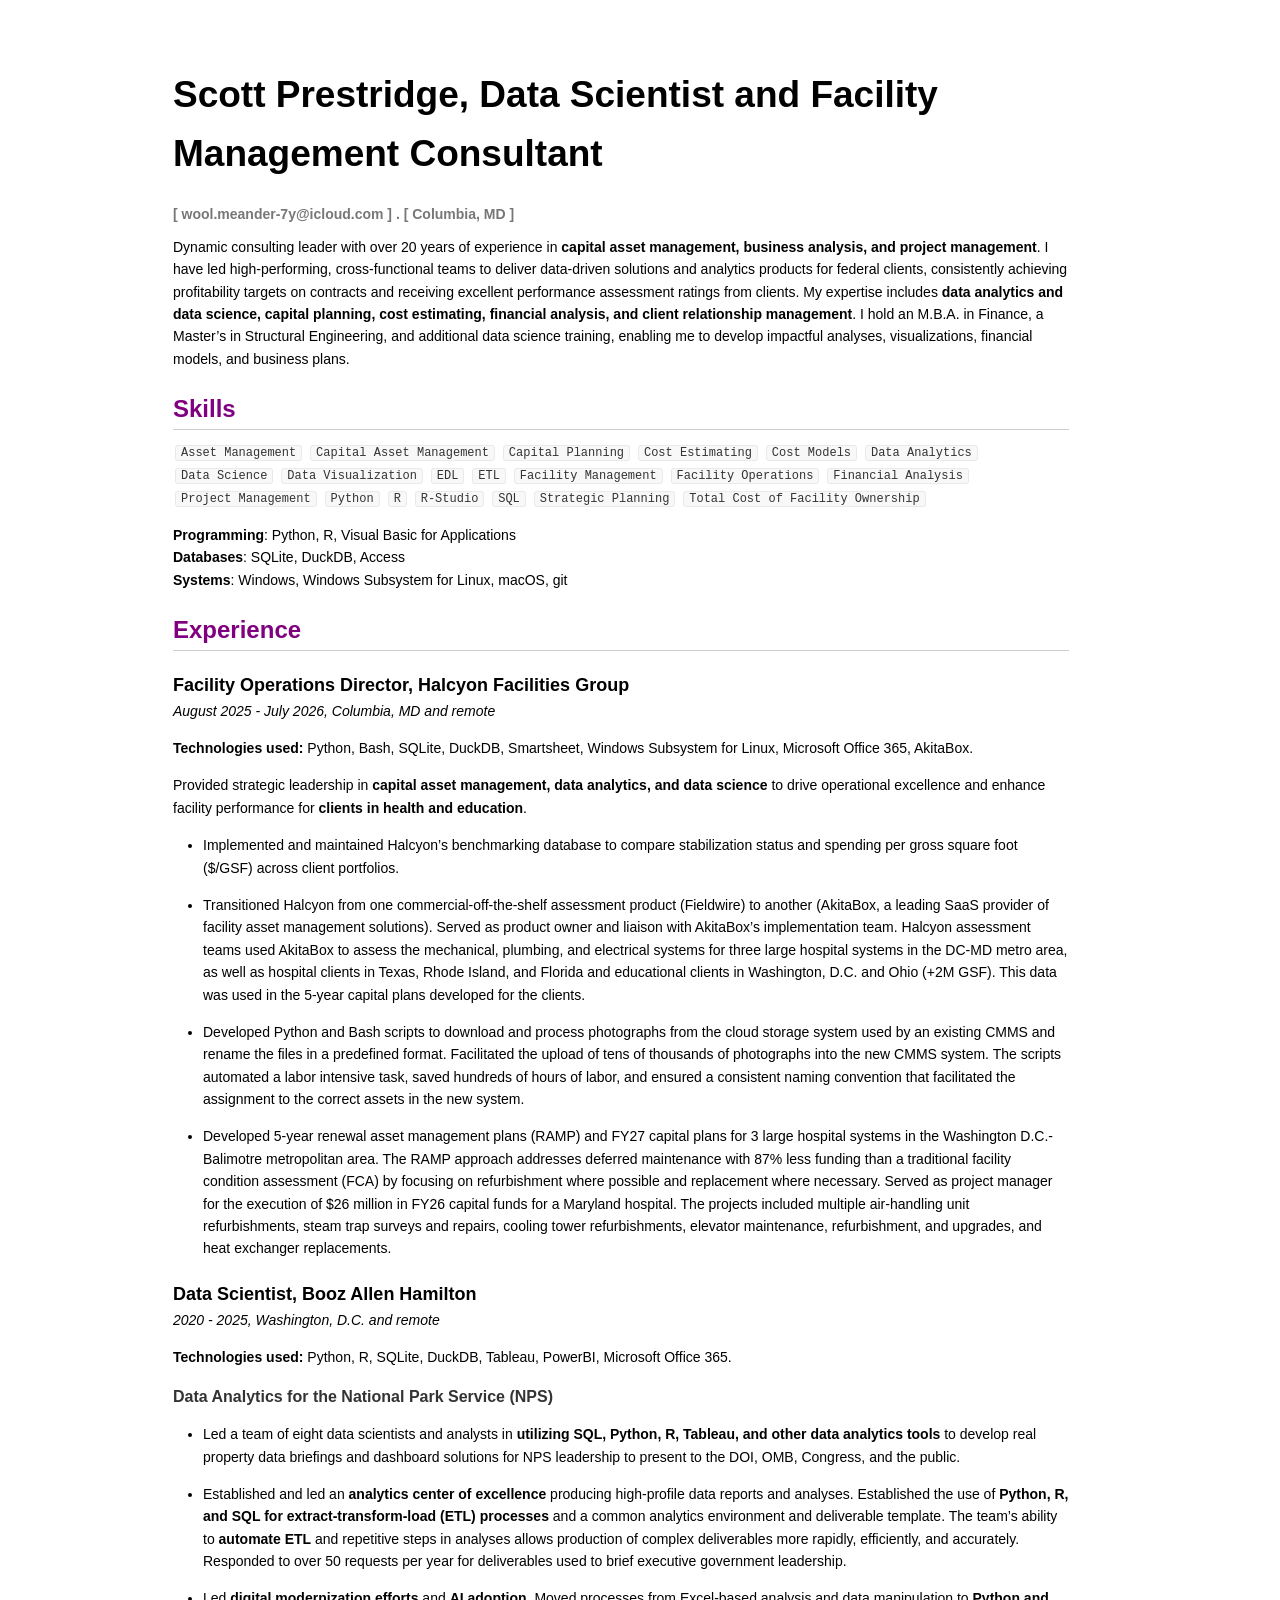
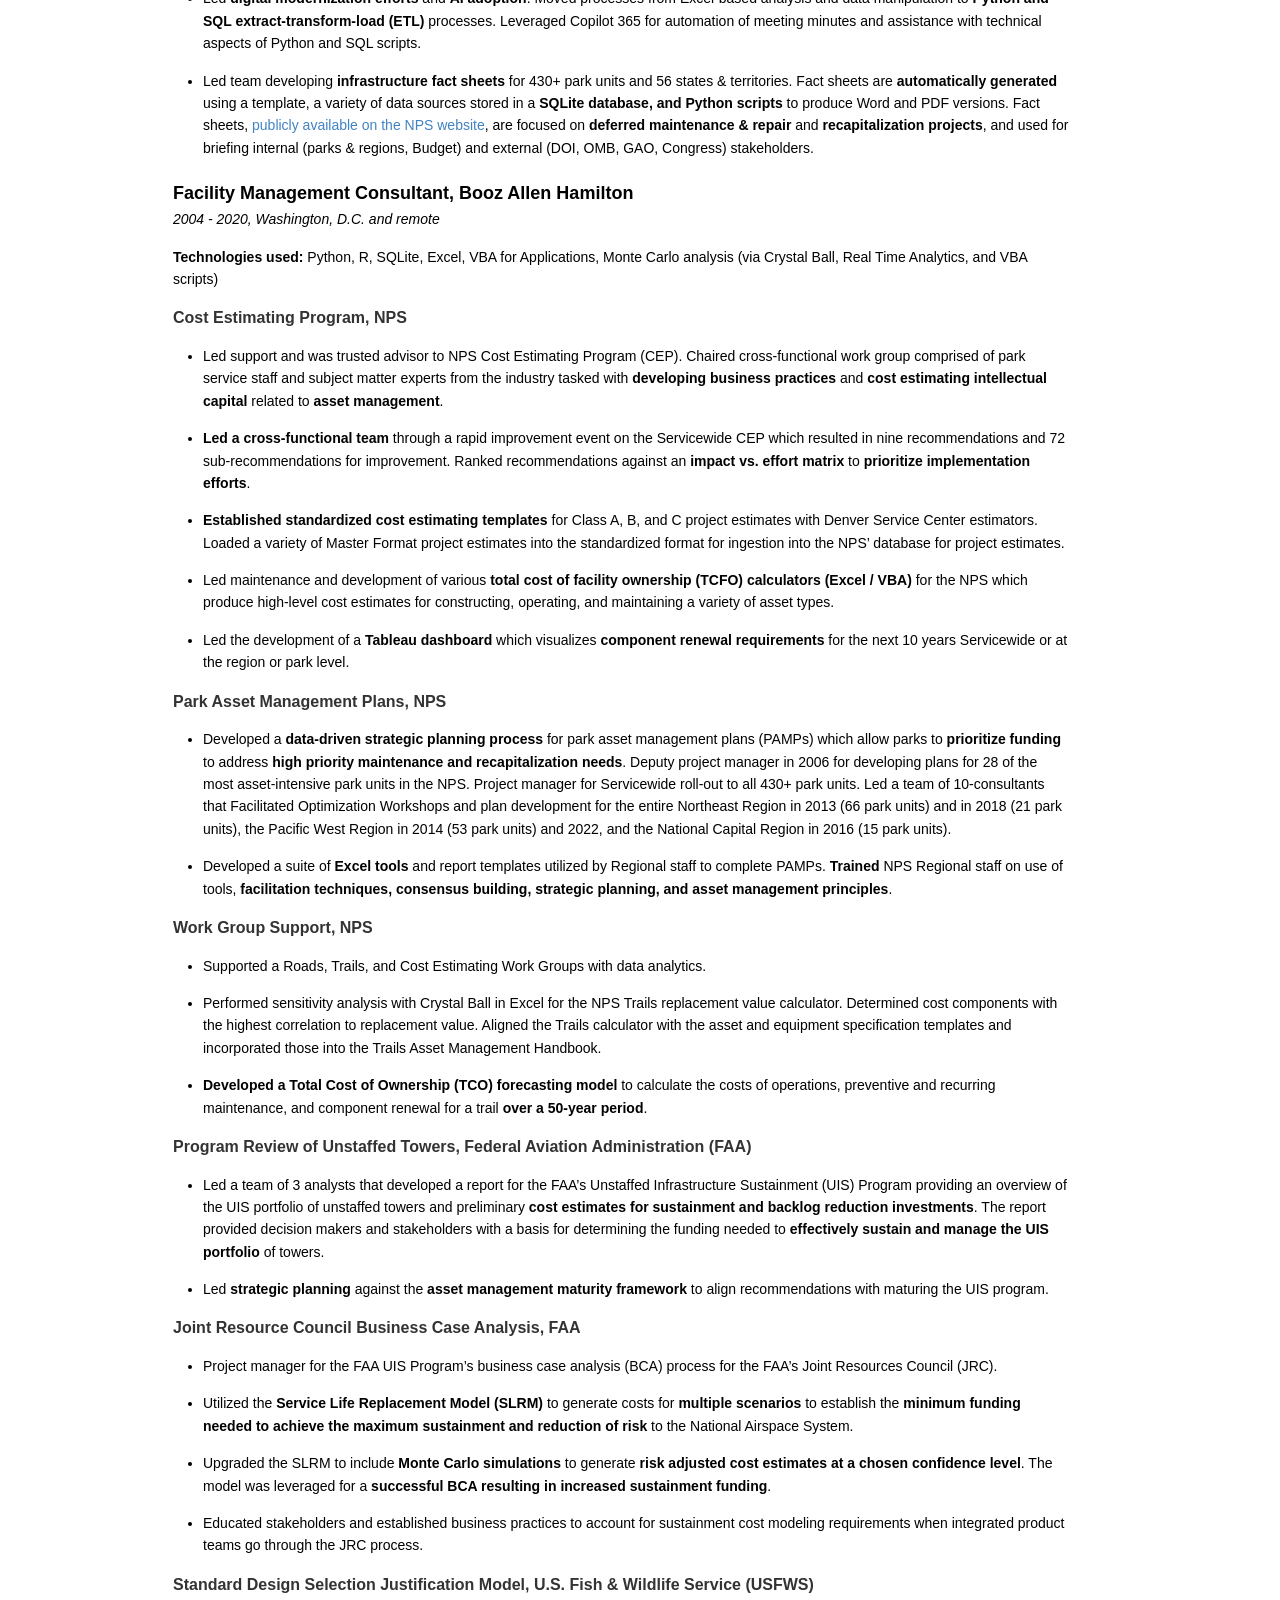
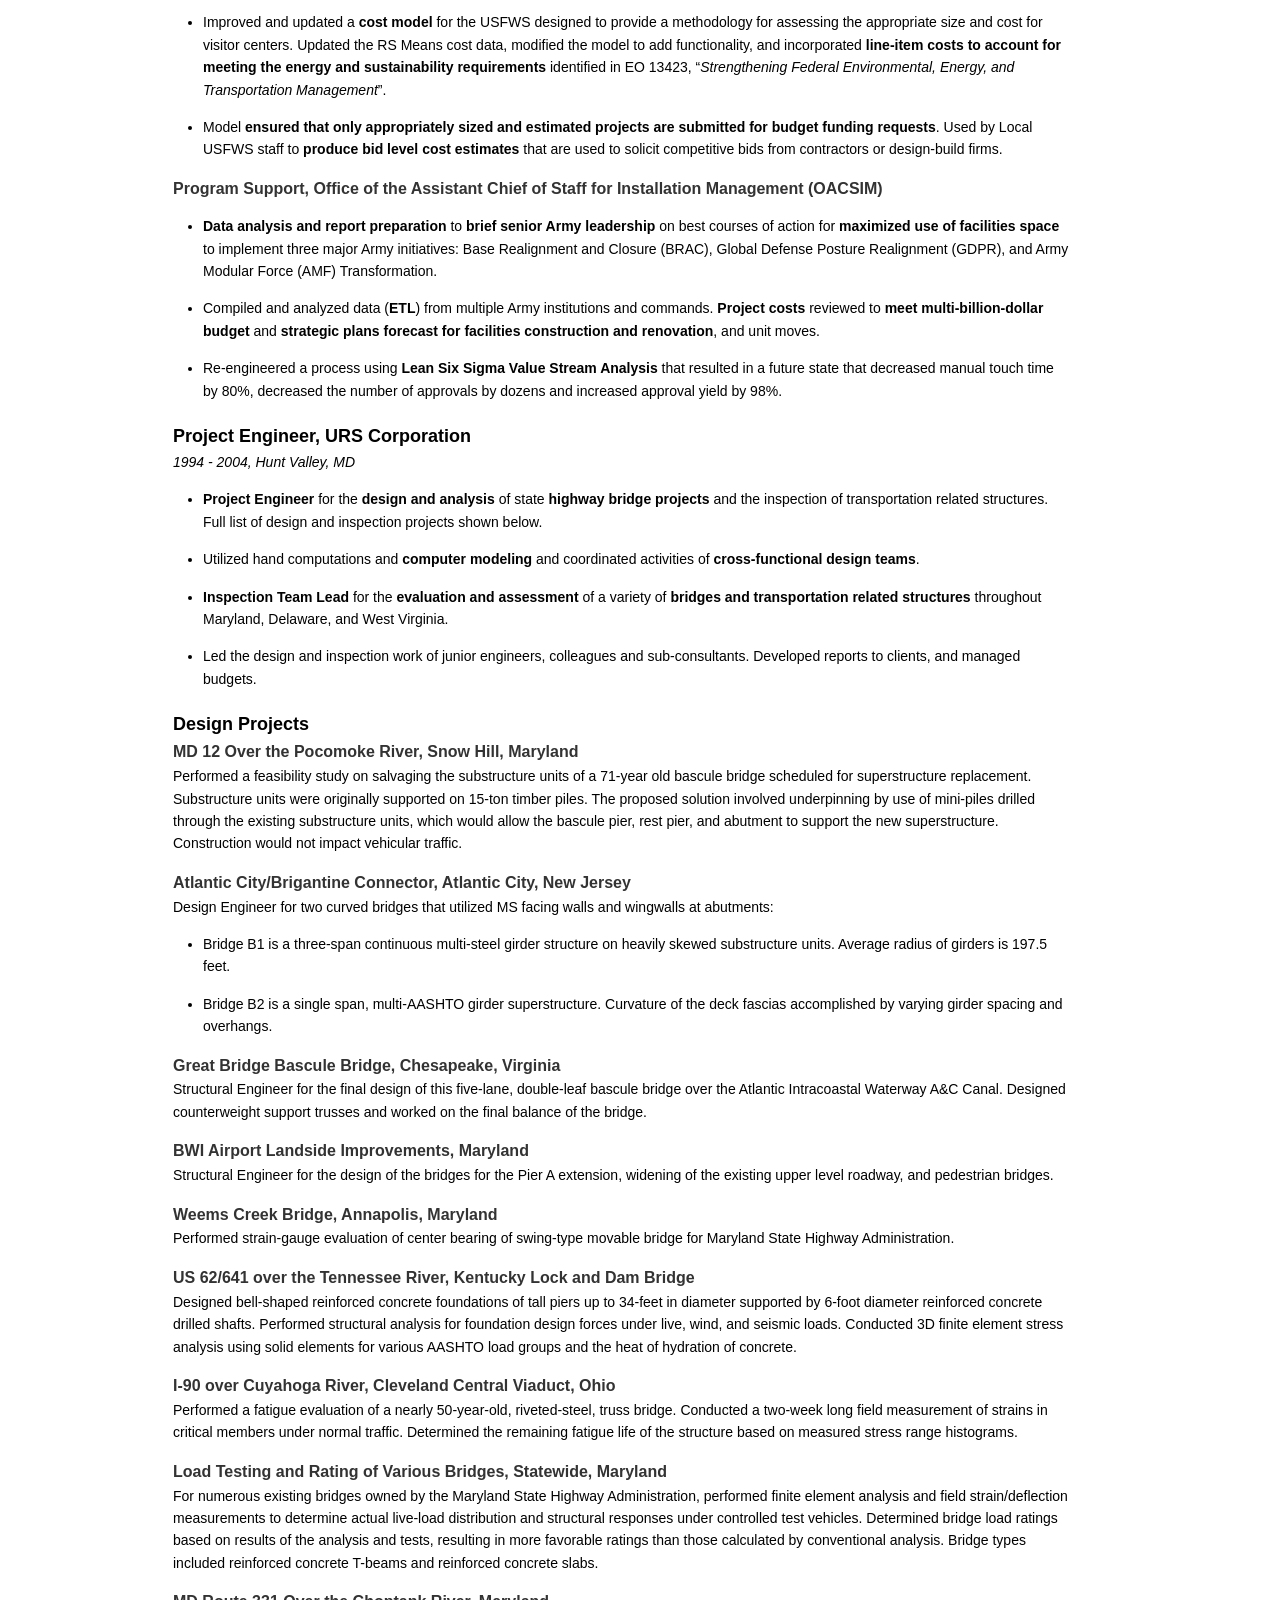
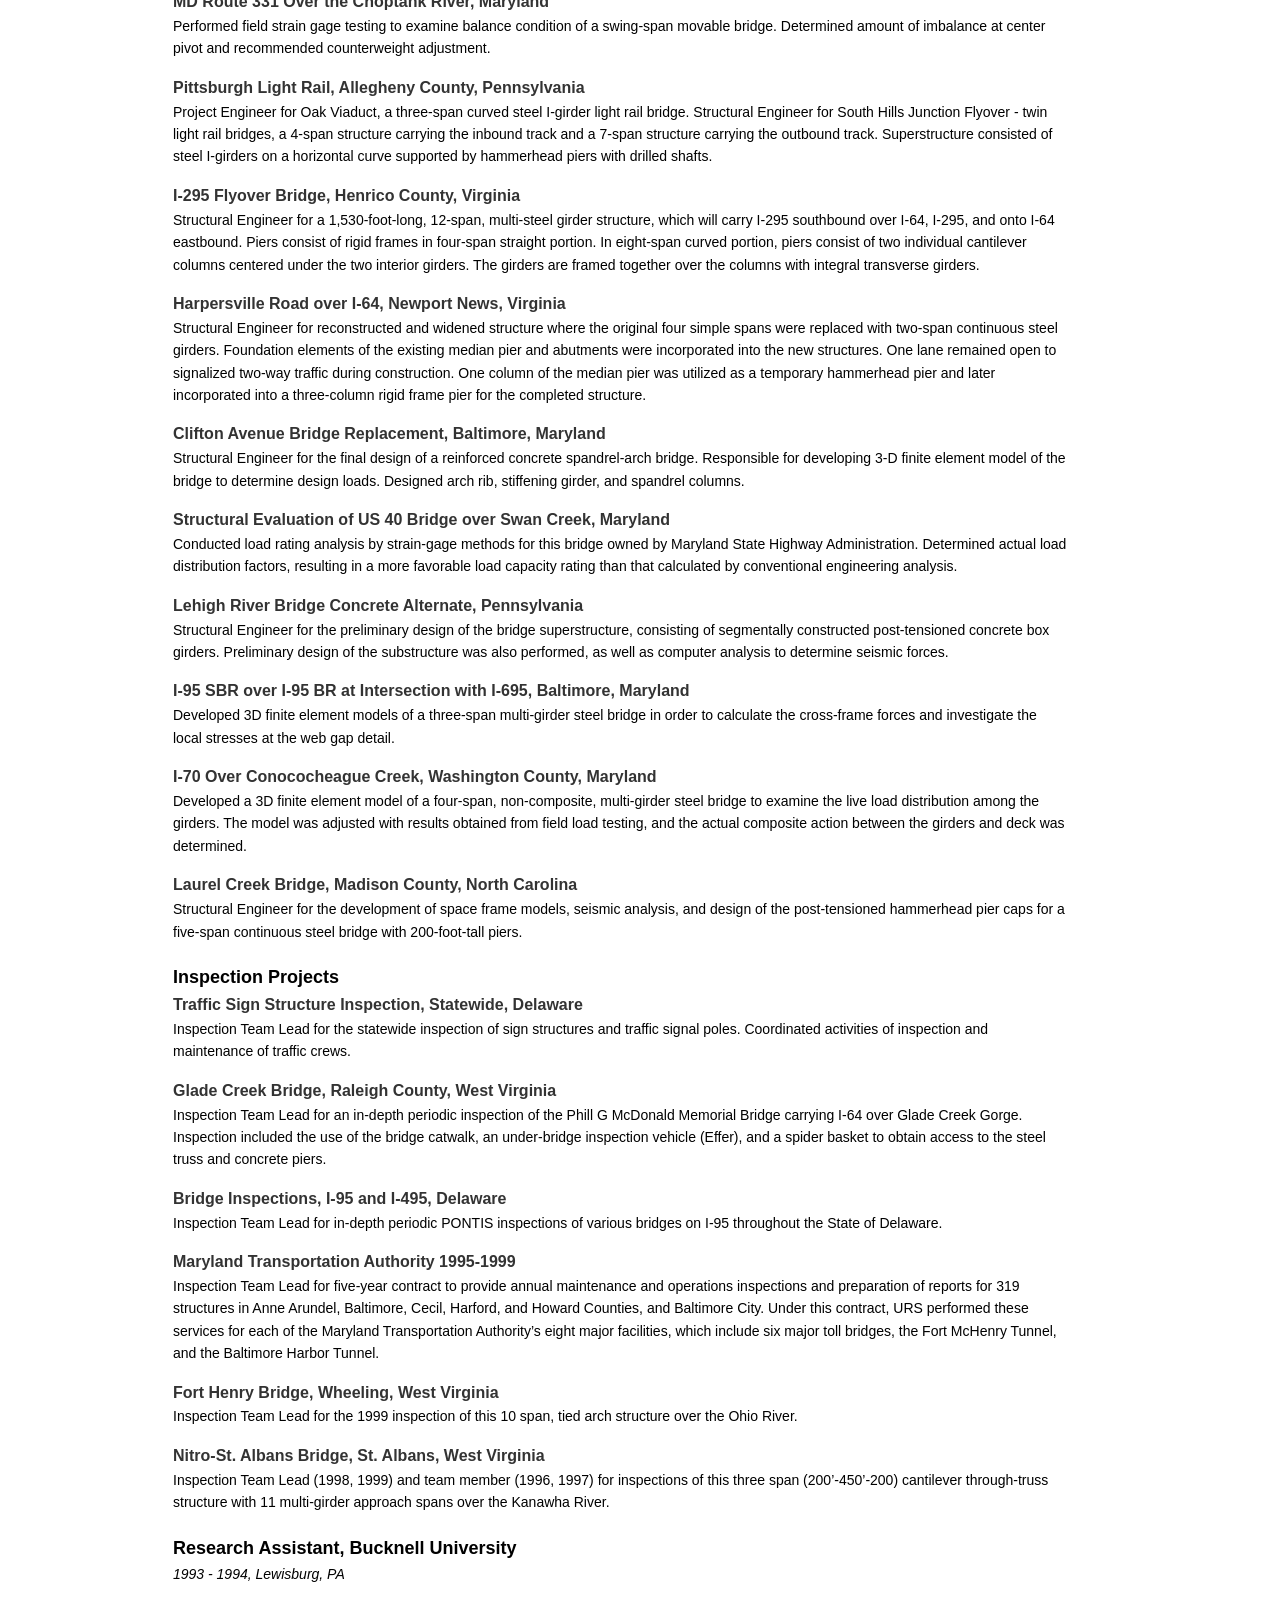
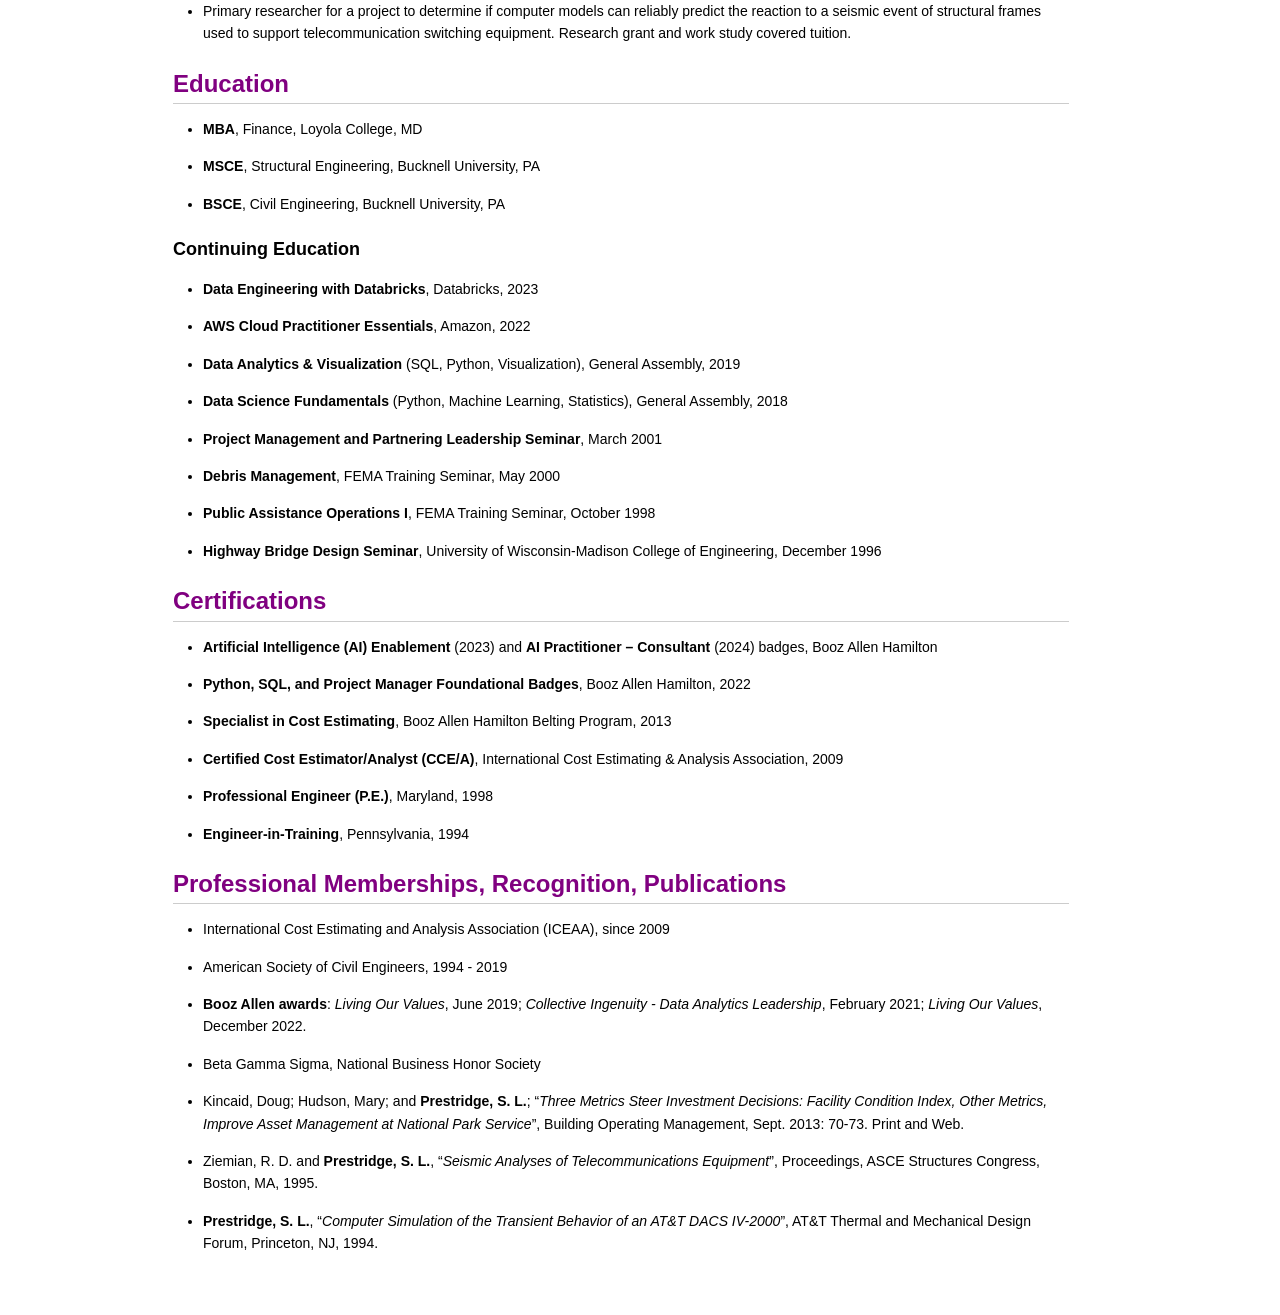
==== commit c7b159f9: "Add files via upload 2026 updates" ====
--- a/resume_cv_prestridge_scott.html
+++ b/resume_cv_prestridge_scott.html
@@ -5,9 +5,9 @@
   <meta name="generator" content="pandoc" />
   <meta name="viewport" content="width=device-width, initial-scale=1.0, user-scalable=yes" />
   <meta name="author" content="Scott Prestridge" />
-  <meta name="keywords" content="DataScience, DataAnalyst, FacilityManagement, CapitalAssetManagement, ProjectManagement, BusinessConsultant, FinancialAnalysis" />
-  <meta name="description" content="Scott Prestridge, Facility
-Management Consultant and Data Scientist" />
+  <meta name="keywords" content="BusinessConsultant, CapitalAssetManagement, DataAnalyst, DataScience, FacilityManagement, FinancialAnalysis, ProjectManagement" />
+  <meta name="description" content="Scott Prestridge, Data Scientist and
+Facility Management Consultant" />
   <title>Scott Prestridge, Data Scientist and Facility Management Consultant</title>
   <style>
     code{white-space: pre-wrap;}
@@ -34,41 +34,82 @@
 Management Consultant</h1>
 <p class="author">Scott Prestridge</p>
 </header>
-<h6 id="wool.meander-7yicloud.com-.-columbia-md">[
+<h6 id="wool.meander-7y-icloud.com-.-columbia-md">[
 wool.meander-7y@icloud.com ] . [ Columbia, MD ]</h6>
 <p>Dynamic consulting leader with over 20 years of experience in
 <strong>capital asset management, business analysis, and project
-management</strong>. I’ve led high-performing, cross-functional teams to
-deliver data-driven solutions and analytics products for federal
+management</strong>. I have led high-performing, cross-functional teams
+to deliver data-driven solutions and analytics products for federal
 clients, consistently achieving profitability targets on contracts and
 receiving excellent performance assessment ratings from clients. My
-expertise includes <strong>data analytics and data science, cost
-estimating, financial analysis, and client relationship
+expertise includes <strong>data analytics and data science, capital
+planning, cost estimating, financial analysis, and client relationship
 management</strong>. I hold an M.B.A. in Finance, a Master’s in
 Structural Engineering, and additional data science training, enabling
 me to develop impactful analyses, visualizations, financial models, and
 business plans.</p>
 <h2 id="skills">Skills</h2>
 <p><code>Asset Management</code> <code>Capital Asset Management</code>
-<code>Civil Engineering</code> <code>Cost Estimating</code>
+<code>Capital Planning</code> <code>Cost Estimating</code>
 <code>Cost Models</code> <code>Data Analytics</code>
 <code>Data Science</code> <code>Data Visualization</code>
 <code>EDL</code> <code>ETL</code> <code>Facility Management</code>
 <code>Facility Operations</code> <code>Financial Analysis</code>
-<code>Project Management</code> <code>Python</code>
+<code>Project Management</code> <code>Python</code> <code>R</code>
 <code>R-Studio</code> <code>SQL</code> <code>Strategic Planning</code>
-<code>Structural Engineering</code>
 <code>Total Cost of Facility Ownership</code></p>
 <p><strong>Programming</strong>: Python, R, Visual Basic for
 Applications<br />
 <strong>Databases</strong>: SQLite, DuckDB, Access<br />
-<strong>Systems</strong>: Windows, macOS, git</p>
+<strong>Systems</strong>: Windows, Windows Subsystem for Linux, macOS,
+git</p>
 <h2 id="experience">Experience</h2>
+<h3 id="facility-operations-director-halcyon-facilities-group">Facility
+Operations Director, Halcyon Facilities Group</h3>
+<p><em>August 2025 - July 2026, Columbia, MD and remote</em></p>
+<p><strong>Technologies used:</strong> Python, Bash, SQLite, DuckDB,
+Smartsheet, Windows Subsystem for Linux, Microsoft Office 365,
+AkitaBox.</p>
+<p>Provided strategic leadership in <strong>capital asset management,
+data analytics, and data science</strong> to drive operational
+excellence and enhance facility performance for <strong>clients in
+health and education</strong>.</p>
+<ul>
+<li><p>Implemented and maintained Halcyon’s benchmarking database to
+compare stabilization status and spending per gross square foot ($/GSF)
+across client portfolios.</p></li>
+<li><p>Transitioned Halcyon from one commercial-off-the-shelf assessment
+product (Fieldwire) to another (AkitaBox, a leading SaaS provider of
+facility asset management solutions). Served as product owner and
+liaison with AkitaBox’s implementation team. Halcyon assessment teams
+used AkitaBox to assess the mechanical, plumbing, and electrical systems
+for three large hospital systems in the DC-MD metro area, as well as
+hospital clients in Texas, Rhode Island, and Florida and educational
+clients in Washington, D.C. and Ohio (+2M GSF). This data was used in
+the 5-year capital plans developed for the clients.</p></li>
+<li><p>Developed Python and Bash scripts to download and process
+photographs from the cloud storage system used by an existing CMMS and
+rename the files in a predefined format. Facilitated the upload of tens
+of thousands of photographs into the new CMMS system. The scripts
+automated a labor intensive task, saved hundreds of hours of labor, and
+ensured a consistent naming convention that facilitated the assignment
+to the correct assets in the new system.</p></li>
+<li><p>Developed 5-year renewal asset management plans (RAMP) and FY27
+capital plans for 3 large hospital systems in the Washington
+D.C.-Balimotre metropolitan area. The RAMP approach addresses deferred
+maintenance with 87% less funding than a traditional facility condition
+assessment (FCA) by focusing on refurbishment where possible and
+replacement where necessary. Served as project manager for the execution
+of $26 million in FY26 capital funds for a Maryland hospital. The
+projects included multiple air-handling unit refurbishments, steam trap
+surveys and repairs, cooling tower refurbishments, elevator maintenance,
+refurbishment, and upgrades, and heat exchanger replacements.</p></li>
+</ul>
 <h3 id="data-scientist-booz-allen-hamilton">Data Scientist, Booz Allen
 Hamilton</h3>
 <p><em>2020 - 2025, Washington, D.C. and remote</em></p>
 <p><strong>Technologies used:</strong> Python, R, SQLite, DuckDB,
-Tableau, PowerBI, Office365.</p>
+Tableau, PowerBI, Microsoft Office 365.</p>
 <h4 id="data-analytics-for-the-national-park-service-nps">Data Analytics
 for the National Park Service (NPS)</h4>
 <ul>
@@ -248,8 +289,8 @@
 <ul>
 <li><p><strong>Project Engineer</strong> for the <strong>design and
 analysis</strong> of state <strong>highway bridge projects</strong> and
-the inspection of transportation related structures. Full list of
-design and inspection projects shown below.</p></li>
+the inspection of transportation related structures. Full list of design
+and inspection projects shown below.</p></li>
 <li><p>Utilized hand computations and <strong>computer modeling</strong>
 and coordinated activities of <strong>cross-functional design
 teams</strong>.</p></li>
@@ -257,7 +298,7 @@
 and assessment</strong> of a variety of <strong>bridges and
 transportation related structures</strong> throughout Maryland,
 Delaware, and West Virginia.</p></li>
-<li><p>Led the design and inspection work of several junior engineers,
+<li><p>Led the design and inspection work of junior engineers,
 colleagues and sub-consultants. Developed reports to clients, and
 managed budgets.</p></li>
 </ul>
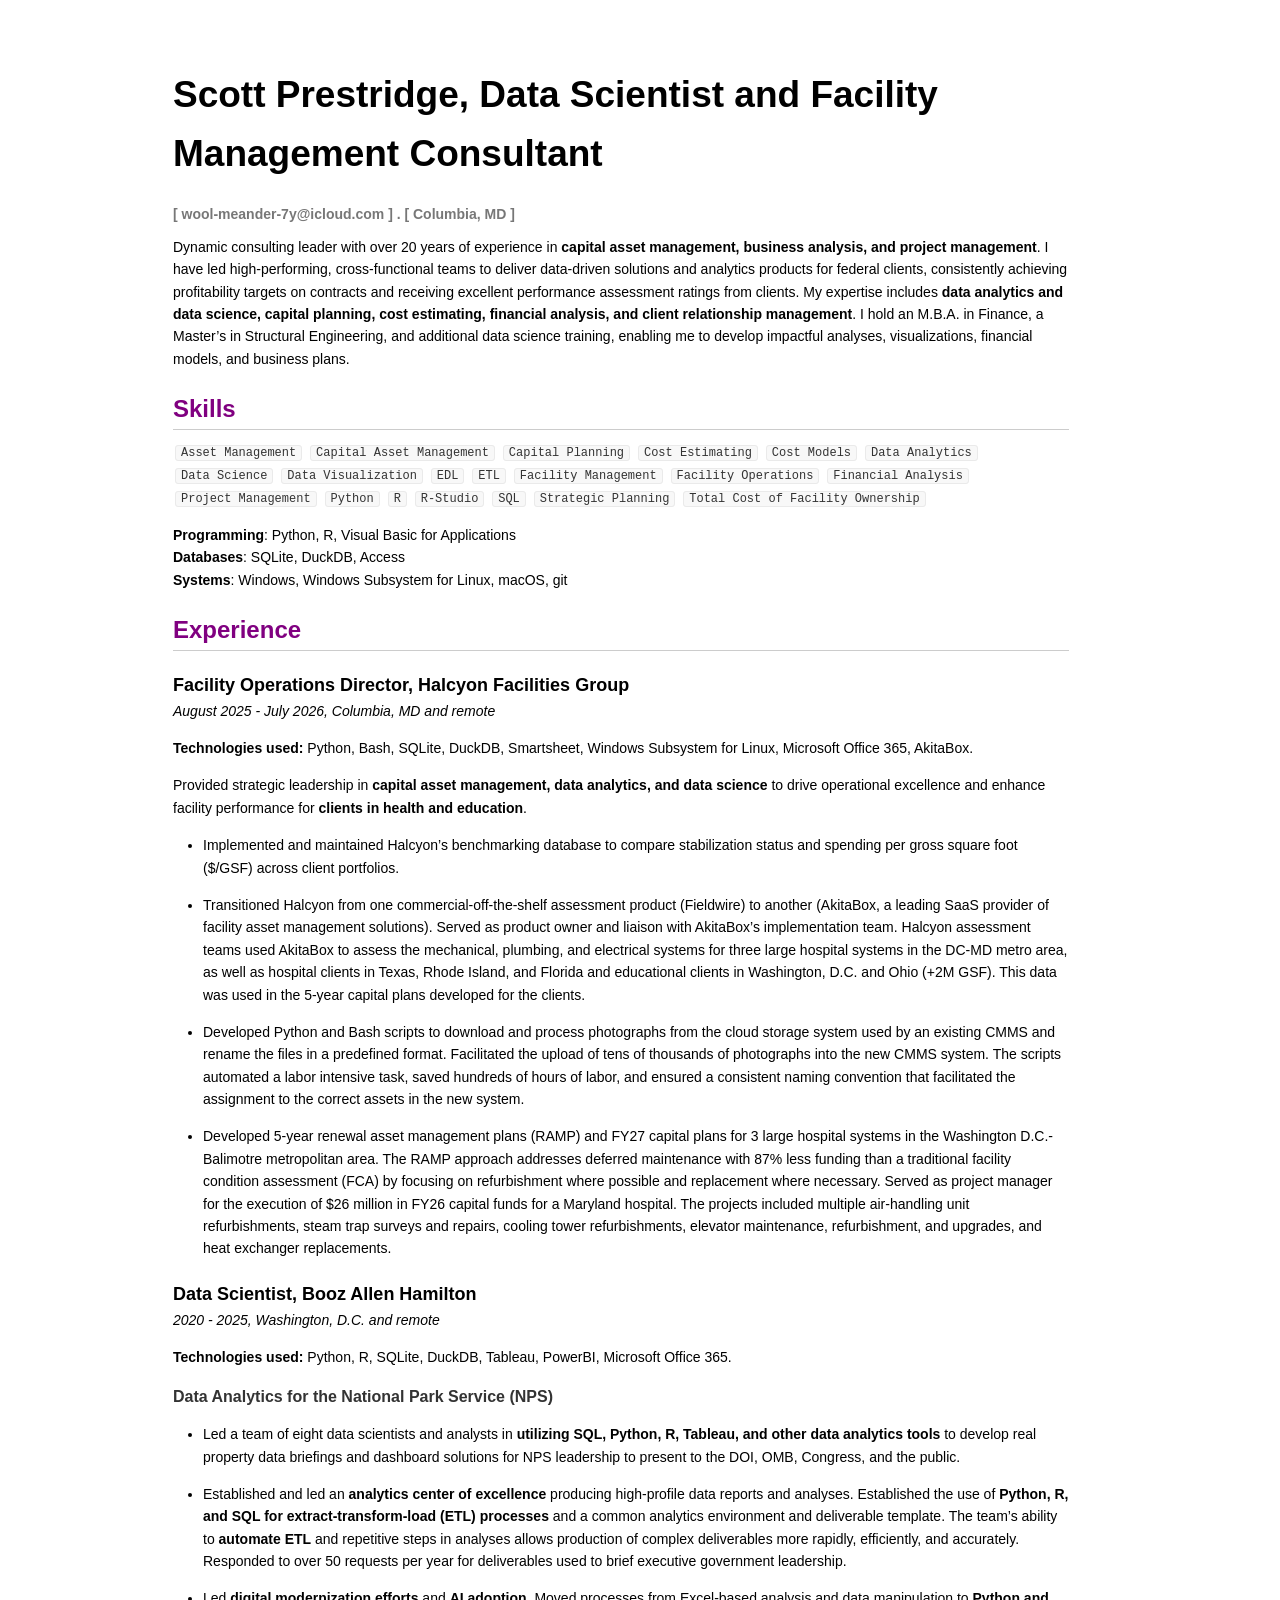
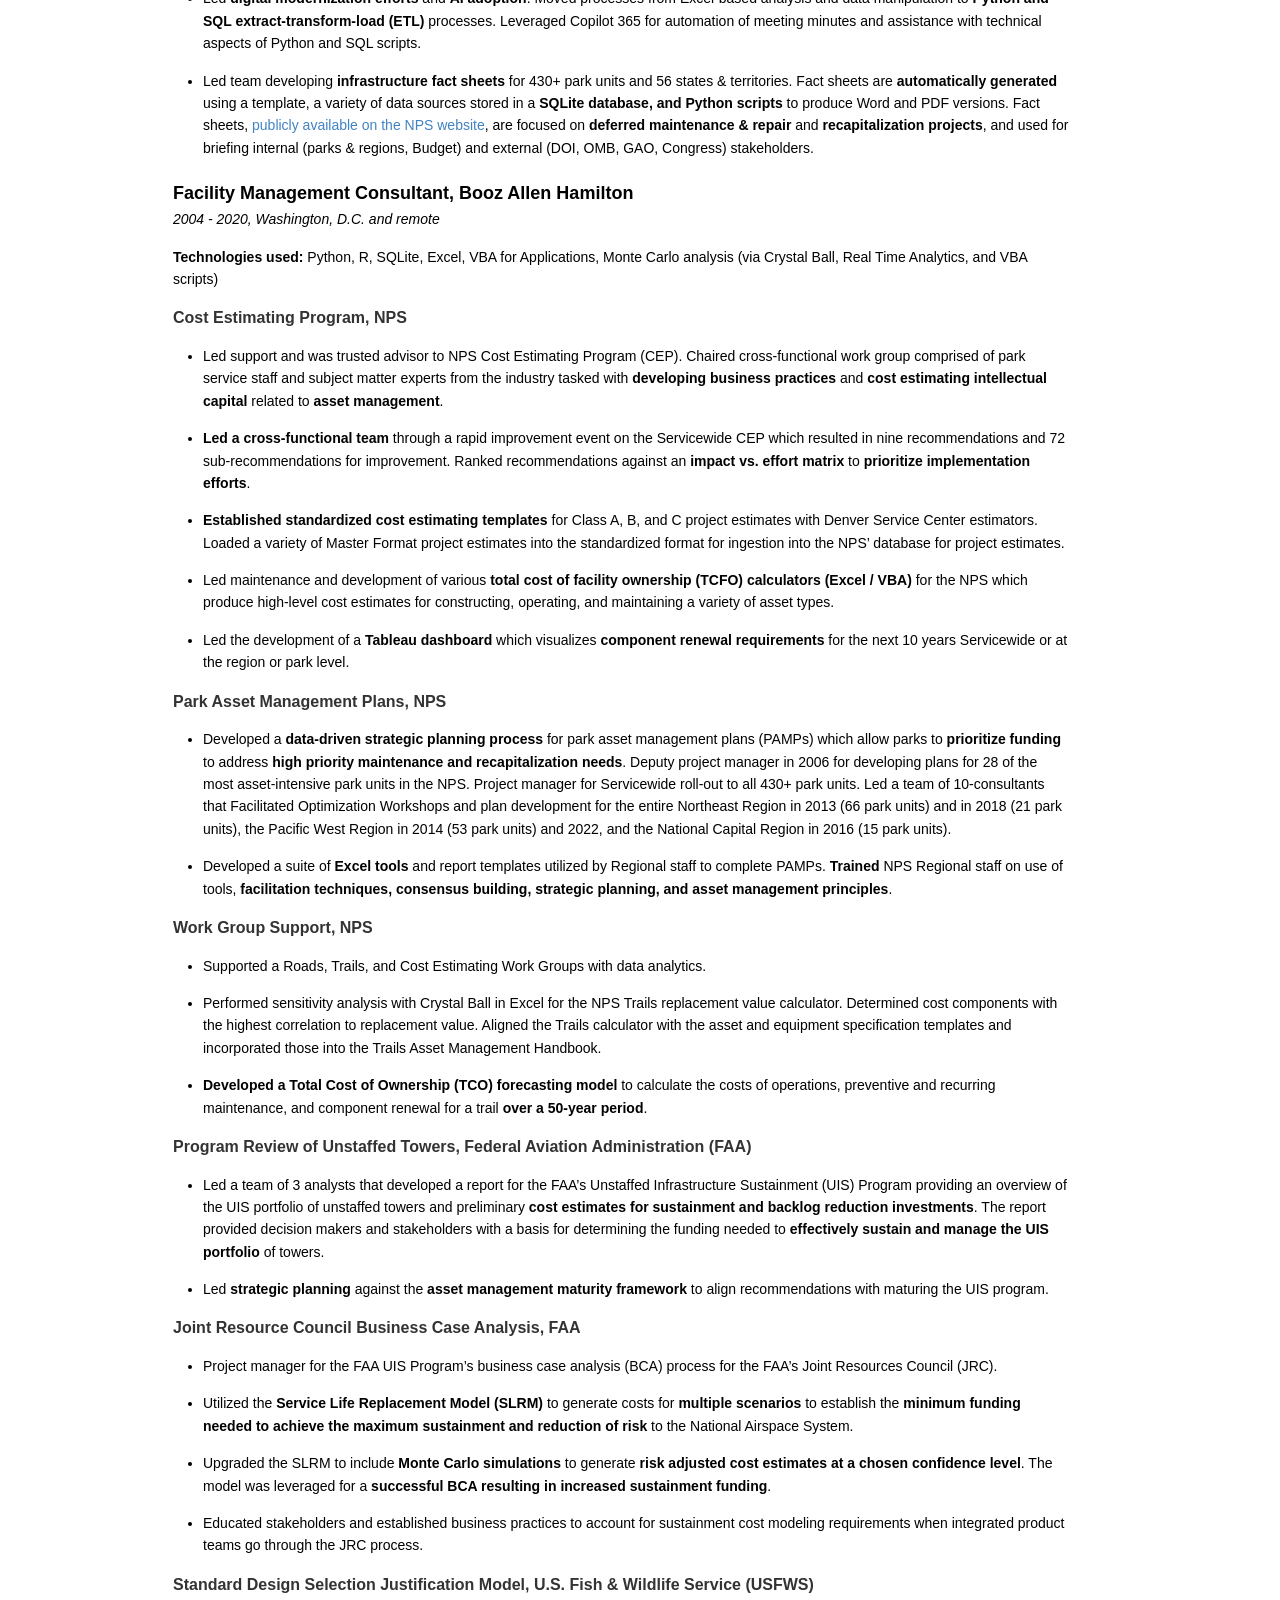
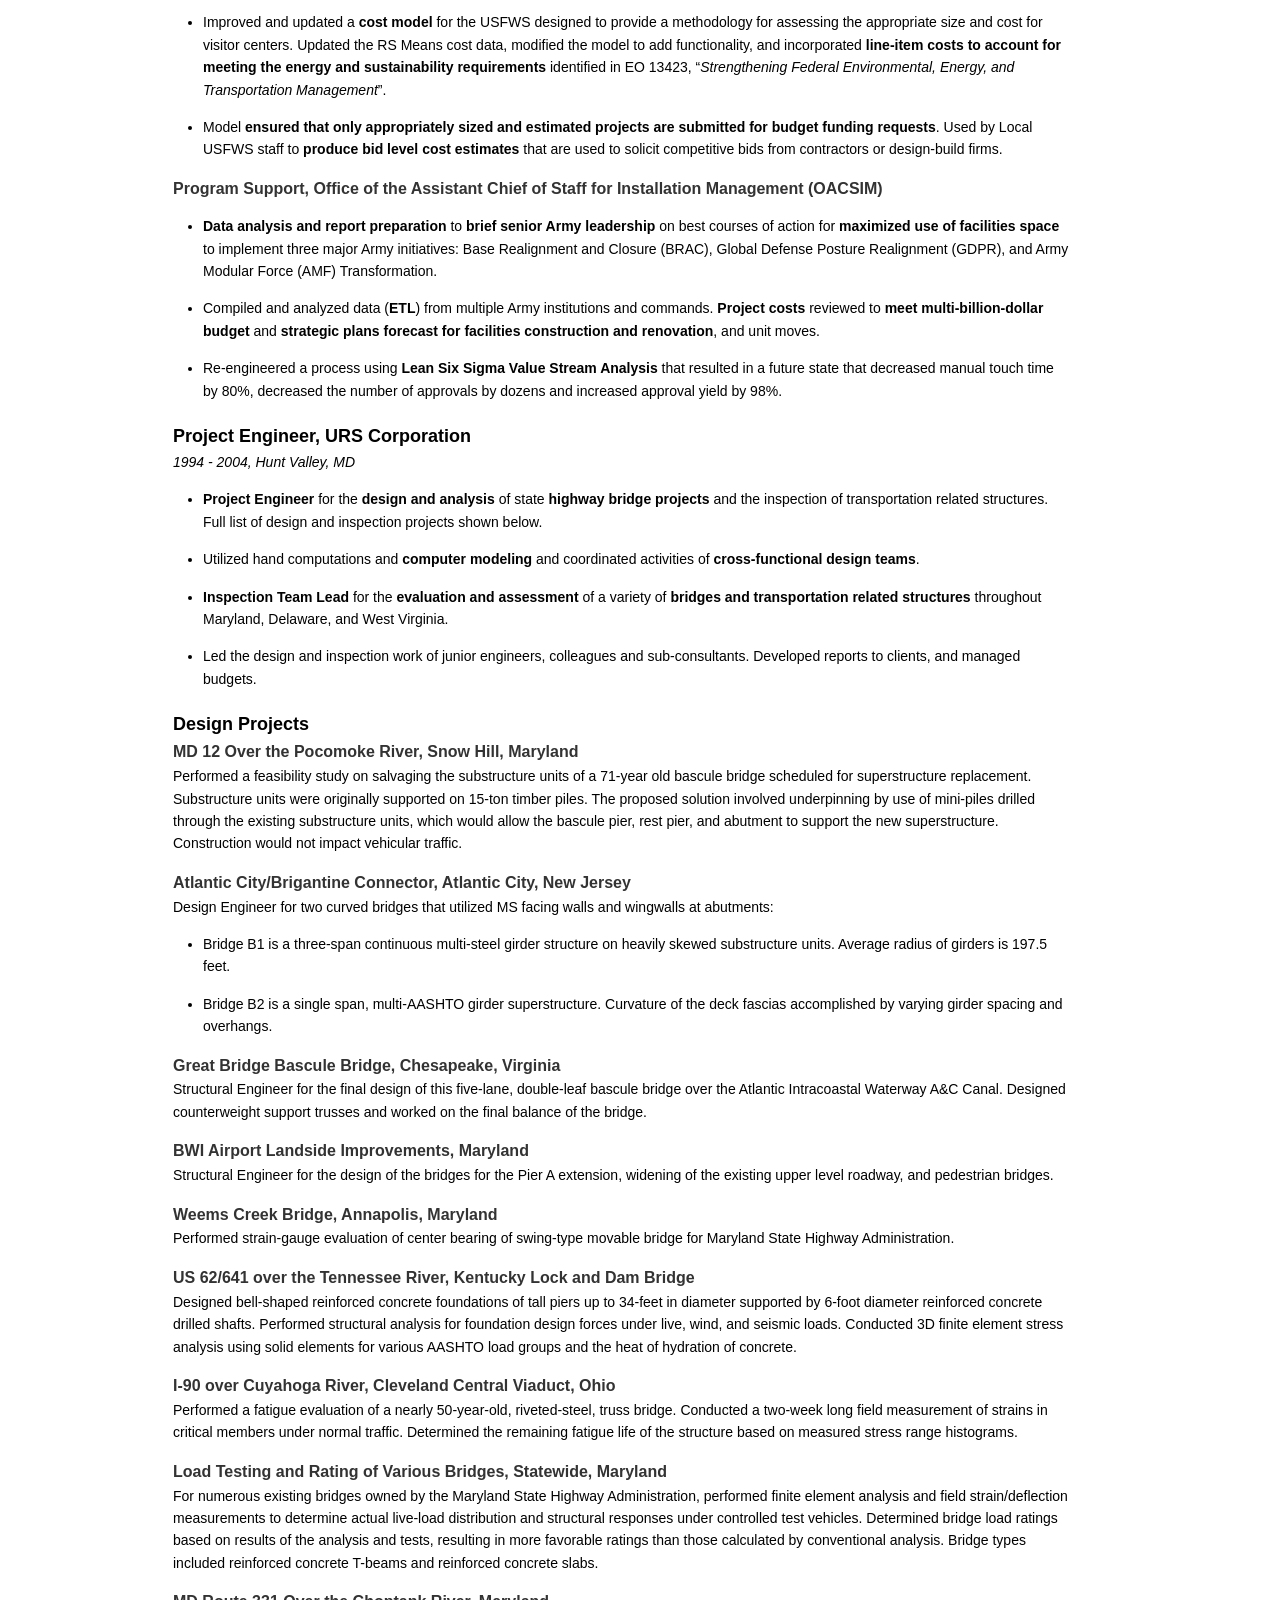
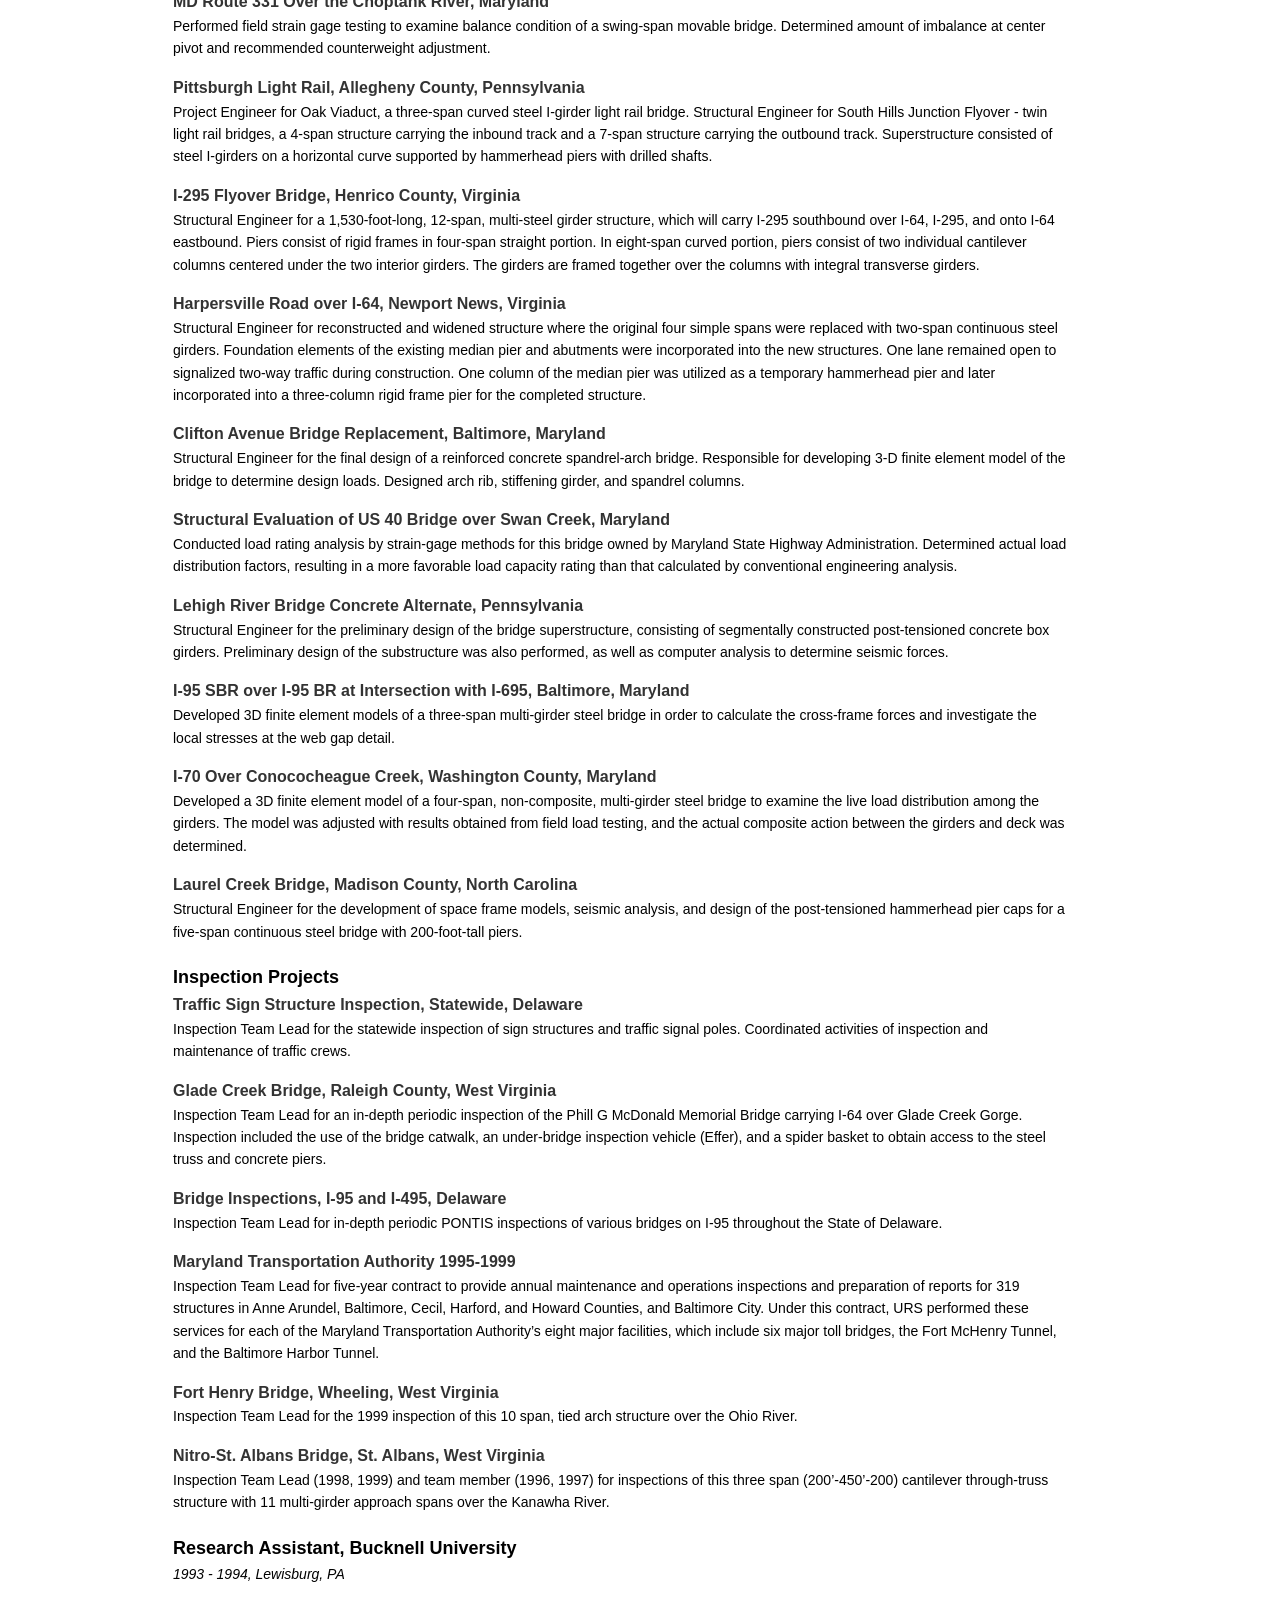
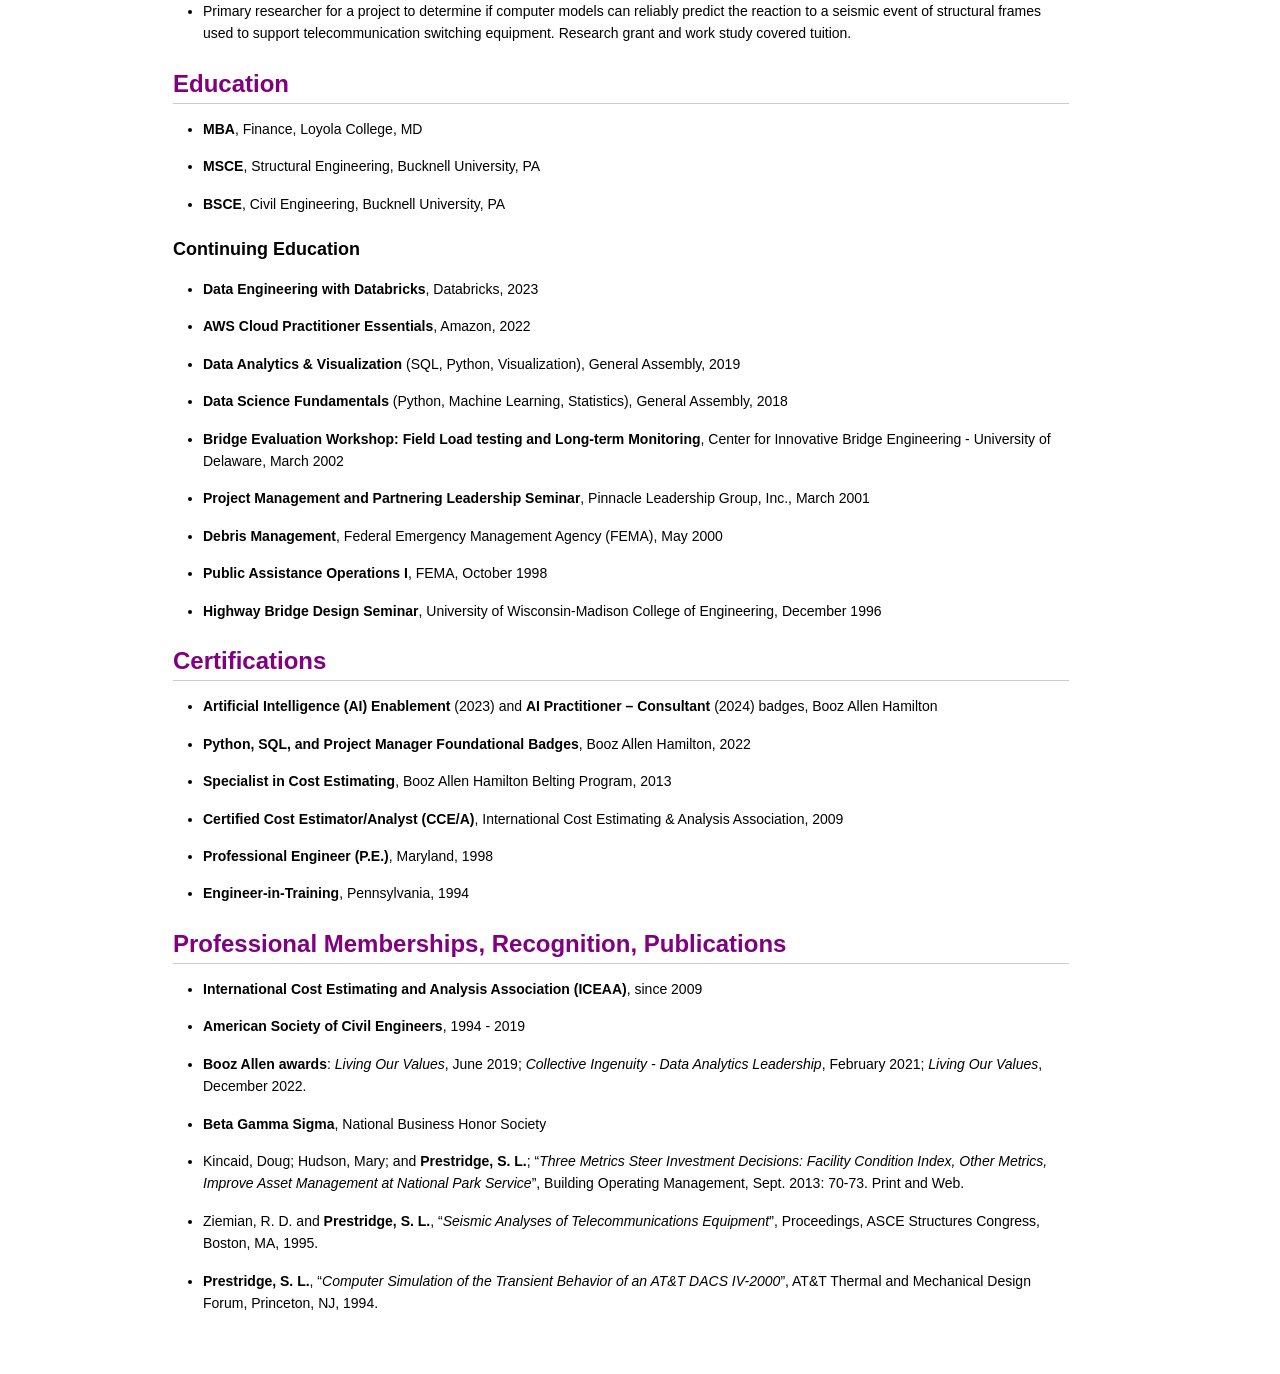
==== commit efe432cf: "add'l 2026 updates" ====
--- a/resume_cv_prestridge_scott.html
+++ b/resume_cv_prestridge_scott.html
@@ -34,8 +34,8 @@
 Management Consultant</h1>
 <p class="author">Scott Prestridge</p>
 </header>
-<h6 id="wool.meander-7y-icloud.com-.-columbia-md">[
-wool.meander-7y@icloud.com ] . [ Columbia, MD ]</h6>
+<h6 id="wool-meander-7yicloud.com-.-columbia-md">[
+wool-meander-7y@icloud.com ] . [ Columbia, MD ]</h6>
 <p>Dynamic consulting leader with over 20 years of experience in
 <strong>capital asset management, business analysis, and project
 management</strong>. I have led high-performing, cross-functional teams
@@ -499,12 +499,15 @@
 Visualization), General Assembly, 2019</p></li>
 <li><p><strong>Data Science Fundamentals</strong> (Python, Machine
 Learning, Statistics), General Assembly, 2018</p></li>
+<li><p><strong>Bridge Evaluation Workshop: Field Load testing and
+Long-term Monitoring</strong>, Center for Innovative Bridge Engineering
+- University of Delaware, March 2002</p></li>
 <li><p><strong>Project Management and Partnering Leadership
-Seminar</strong>, March 2001</p></li>
-<li><p><strong>Debris Management</strong>, FEMA Training Seminar, May
-2000</p></li>
-<li><p><strong>Public Assistance Operations I</strong>, FEMA Training
-Seminar, October 1998</p></li>
+Seminar</strong>, Pinnacle Leadership Group, Inc., March 2001</p></li>
+<li><p><strong>Debris Management</strong>, Federal Emergency Management
+Agency (FEMA), May 2000</p></li>
+<li><p><strong>Public Assistance Operations I</strong>, FEMA, October
+1998</p></li>
 <li><p><strong>Highway Bridge Design Seminar</strong>, University of
 Wisconsin-Madison College of Engineering, December 1996</p></li>
 </ul>
@@ -527,13 +530,15 @@
 <h2 id="professional-memberships-recognition-publications">Professional
 Memberships, Recognition, Publications</h2>
 <ul>
-<li><p>International Cost Estimating and Analysis Association (ICEAA),
-since 2009</p></li>
-<li><p>American Society of Civil Engineers, 1994 - 2019</p></li>
+<li><p><strong>International Cost Estimating and Analysis Association
+(ICEAA)</strong>, since 2009</p></li>
+<li><p><strong>American Society of Civil Engineers</strong>, 1994 -
+2019</p></li>
 <li><p><strong>Booz Allen awards</strong>: <em>Living Our Values</em>,
 June 2019; <em>Collective Ingenuity - Data Analytics Leadership</em>,
 February 2021; <em>Living Our Values</em>, December 2022.</p></li>
-<li><p>Beta Gamma Sigma, National Business Honor Society</p></li>
+<li><p><strong>Beta Gamma Sigma</strong>, National Business Honor
+Society</p></li>
 <li><p>Kincaid, Doug; Hudson, Mary; and <strong>Prestridge, S.
 L.</strong>; “<em>Three Metrics Steer Investment Decisions: Facility
 Condition Index, Other Metrics, Improve Asset Management at National
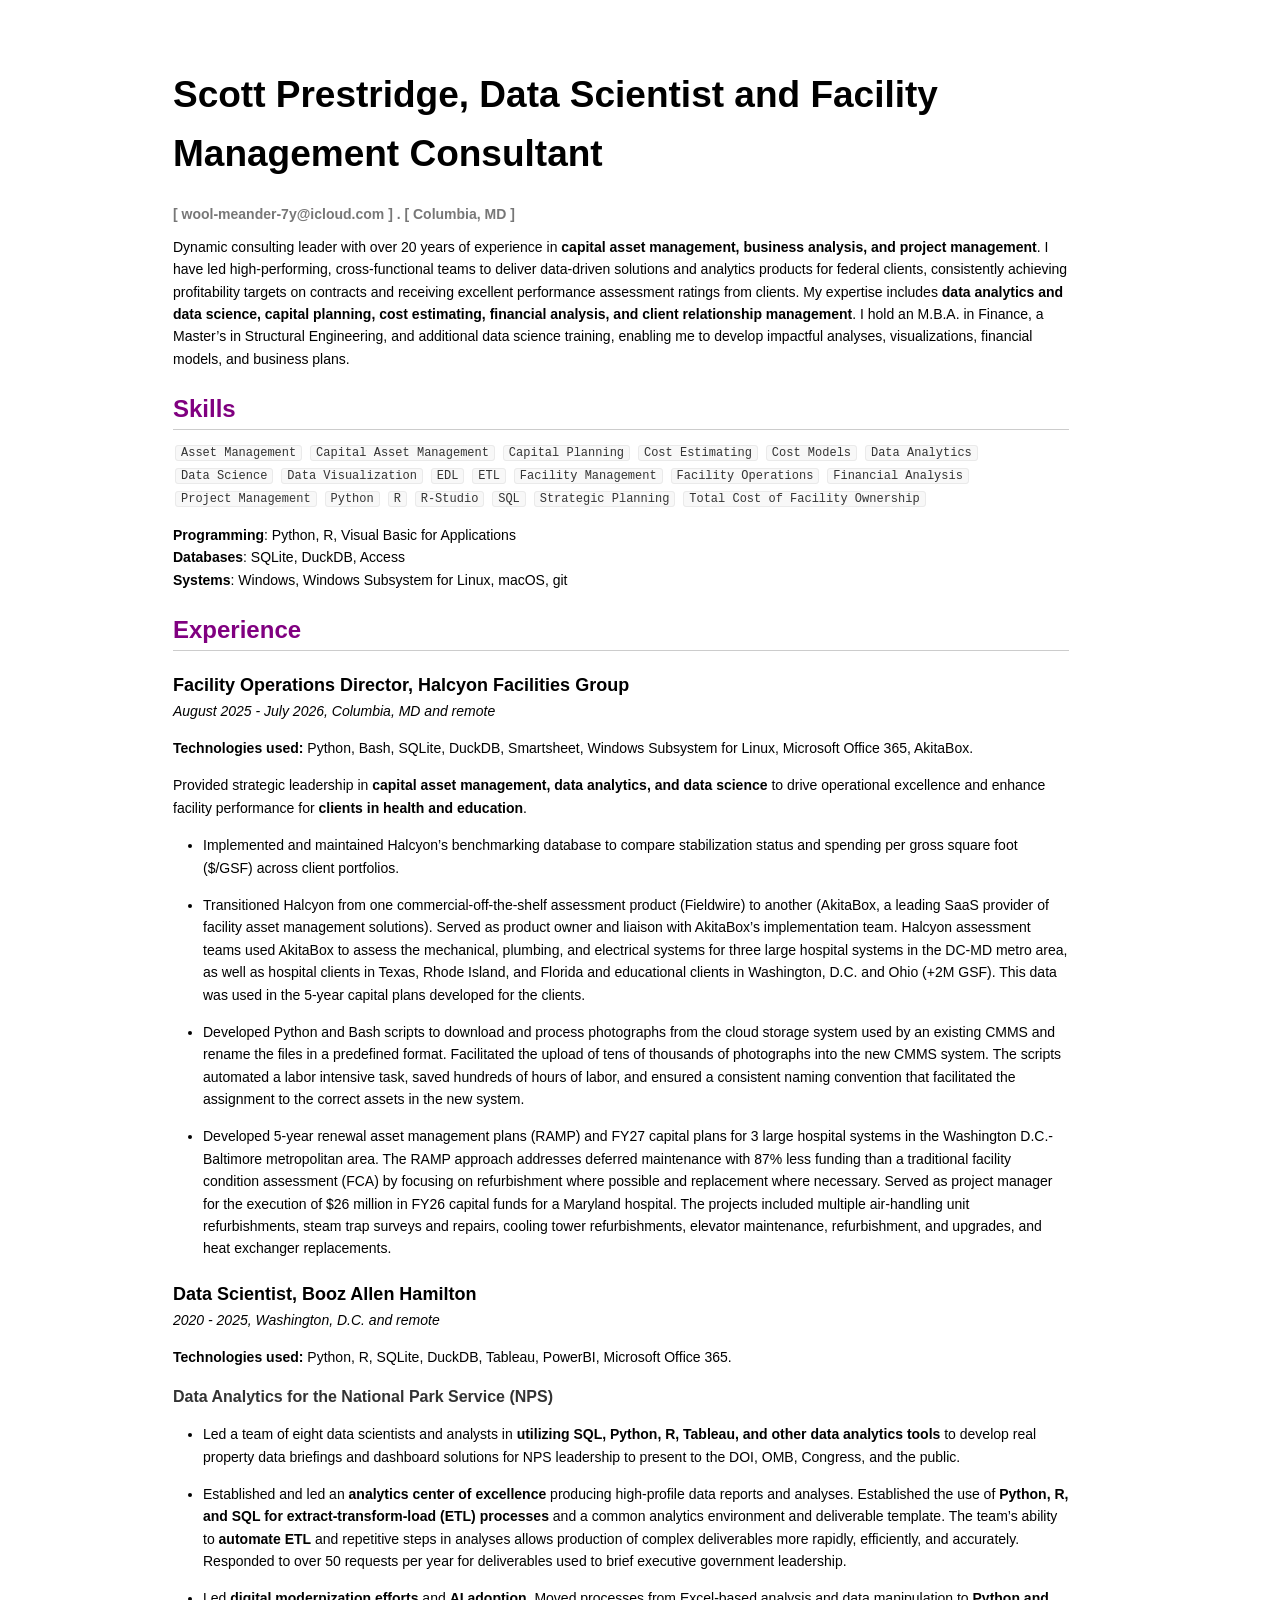
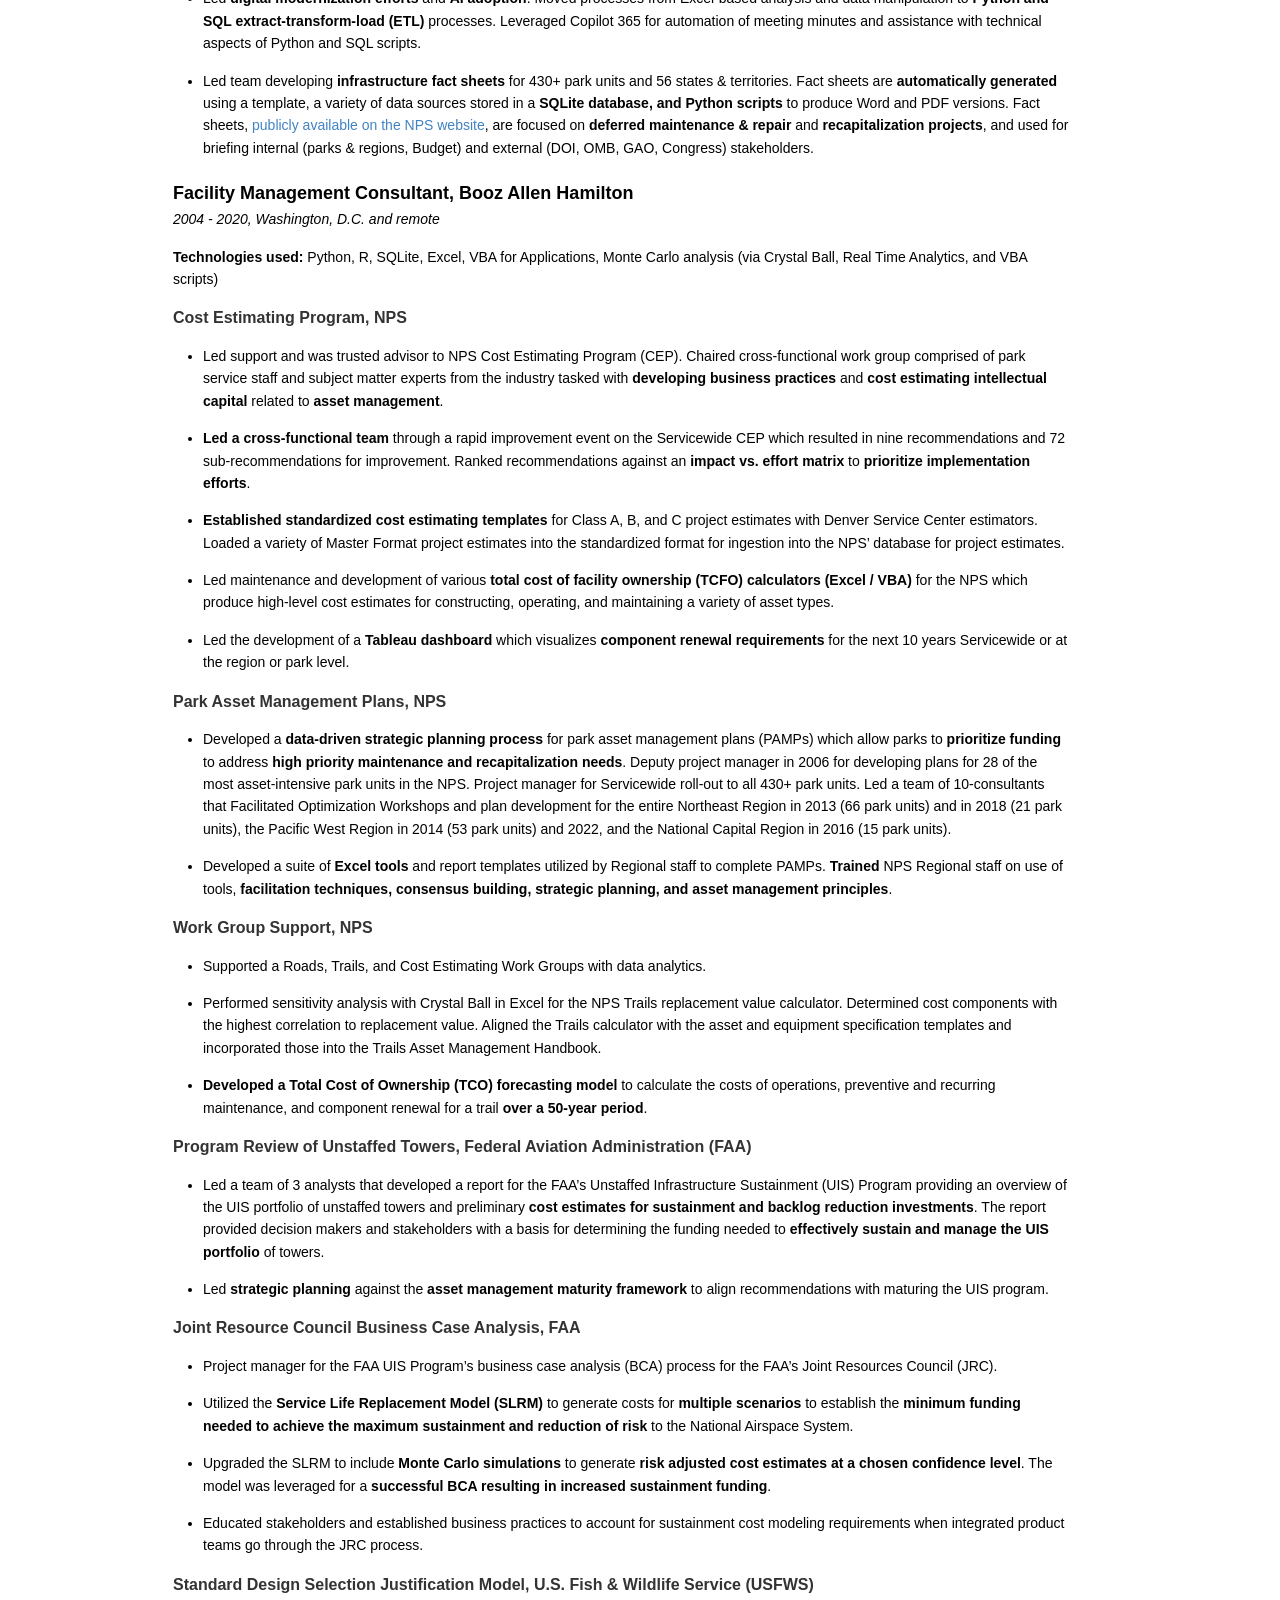
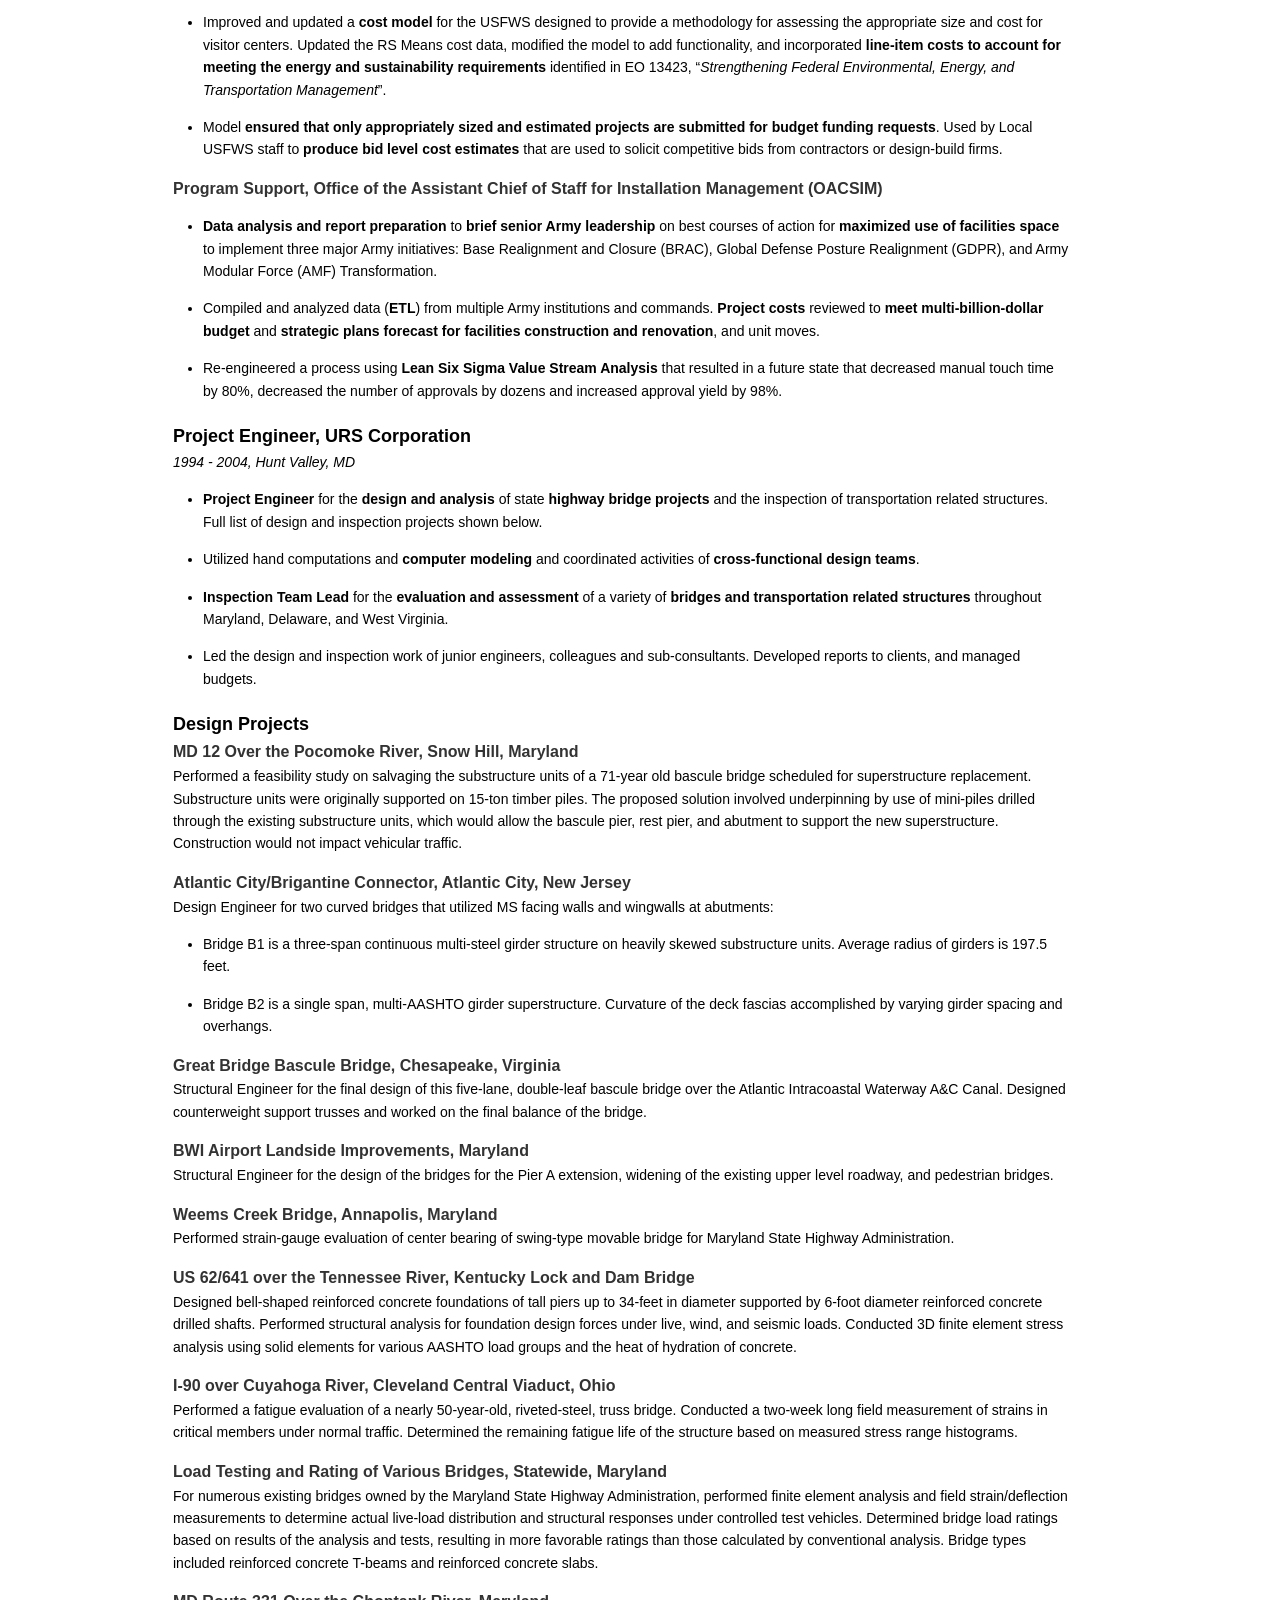
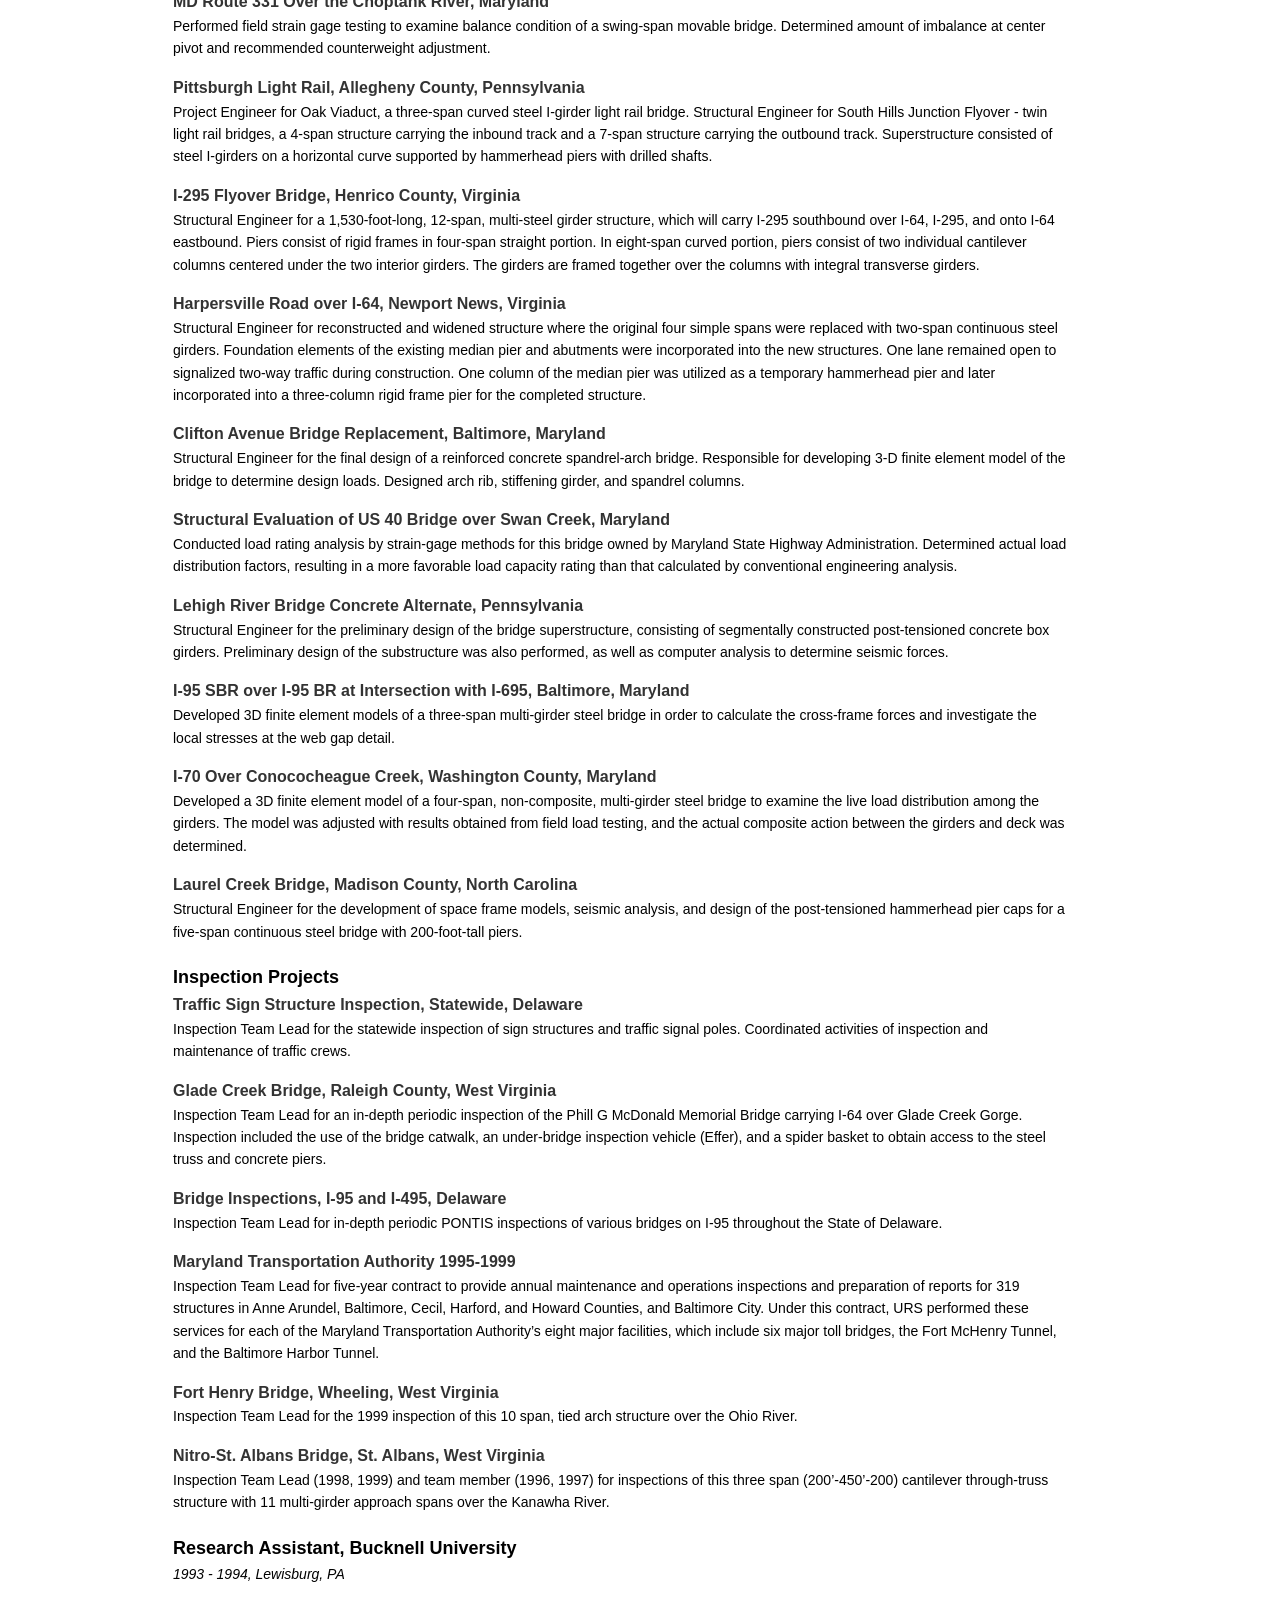
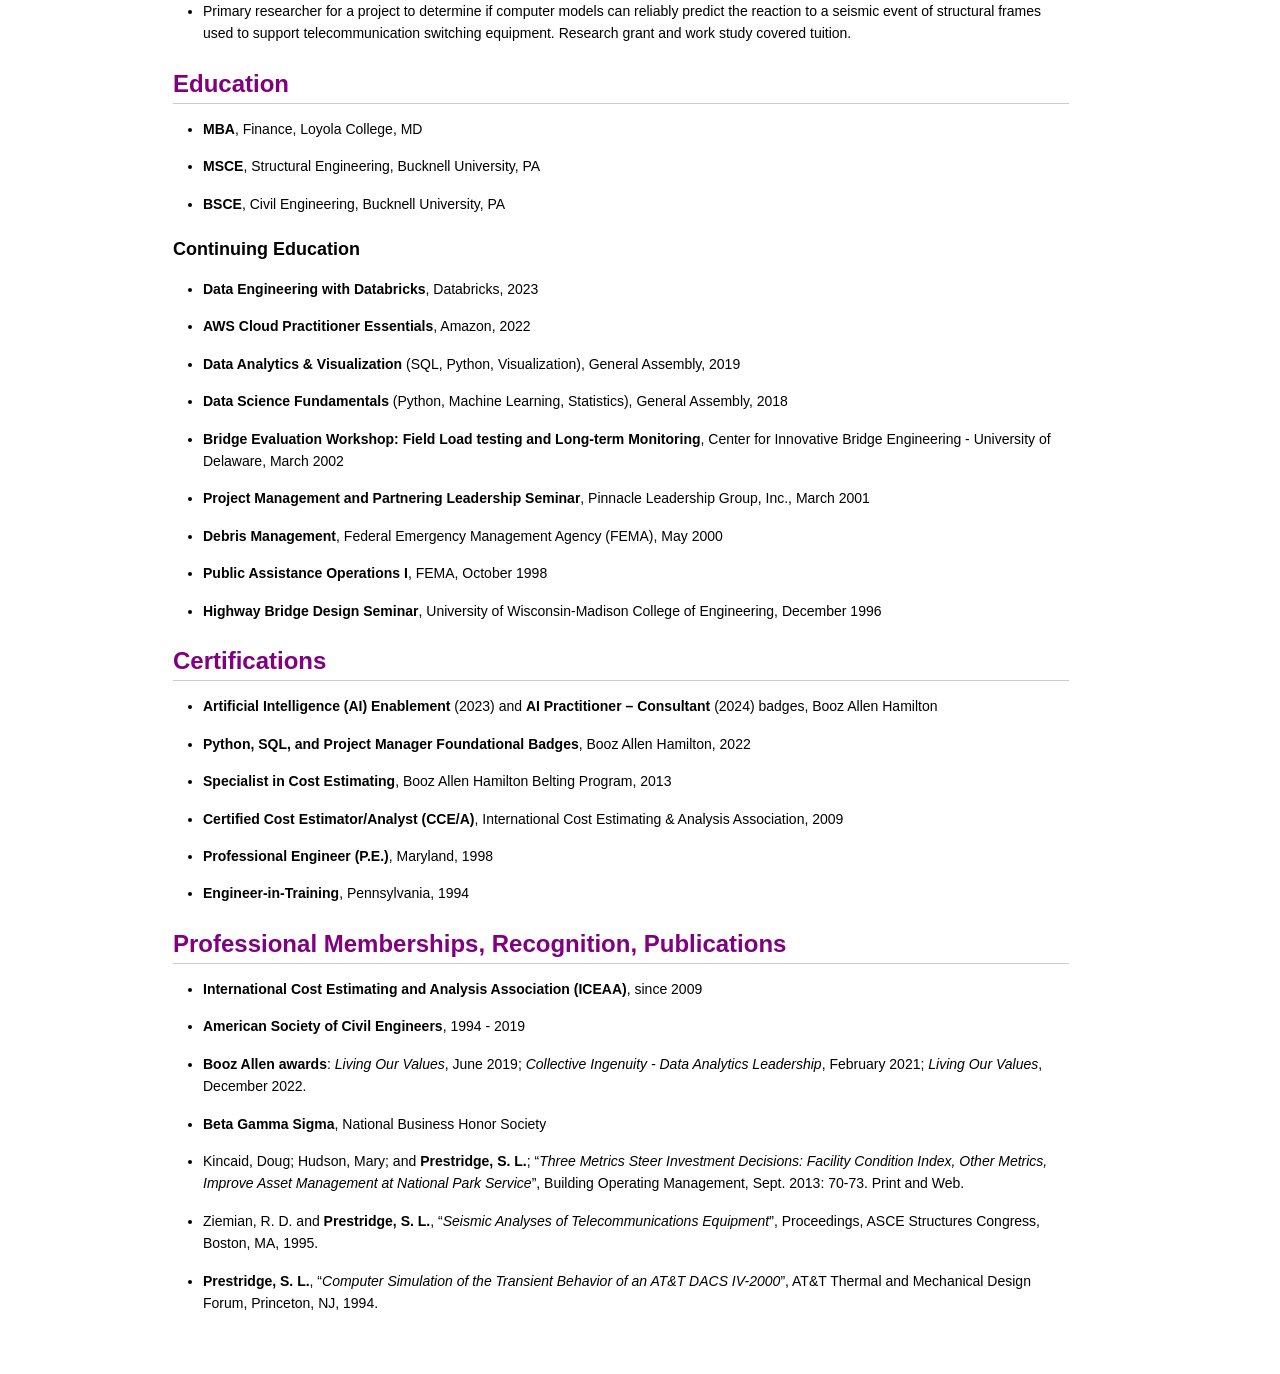
==== commit ba70ff26: "Fix typo in D.C.-Baltimore in resume HTML" ====
--- a/resume_cv_prestridge_scott.html
+++ b/resume_cv_prestridge_scott.html
@@ -96,7 +96,7 @@
 to the correct assets in the new system.</p></li>
 <li><p>Developed 5-year renewal asset management plans (RAMP) and FY27
 capital plans for 3 large hospital systems in the Washington
-D.C.-Balimotre metropolitan area. The RAMP approach addresses deferred
+D.C.-Baltimore metropolitan area. The RAMP approach addresses deferred
 maintenance with 87% less funding than a traditional facility condition
 assessment (FCA) by focusing on refurbishment where possible and
 replacement where necessary. Served as project manager for the execution
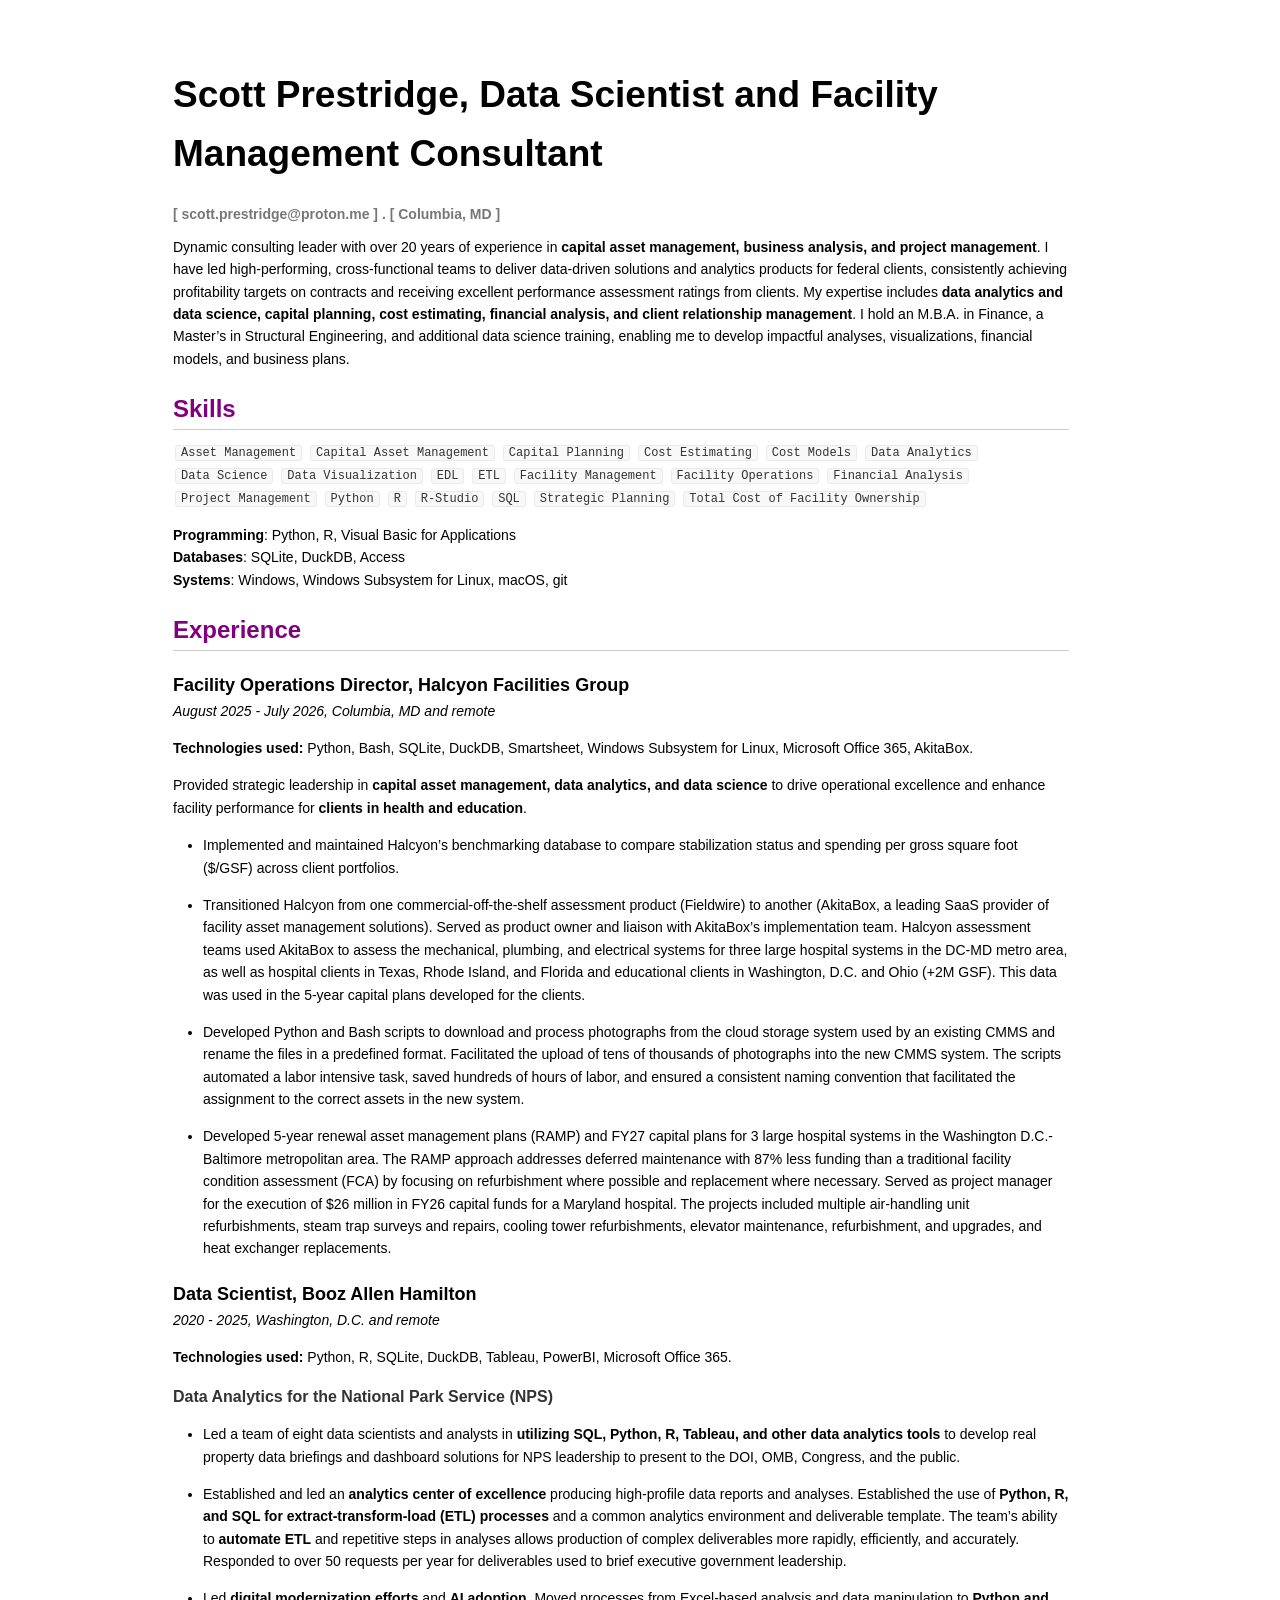
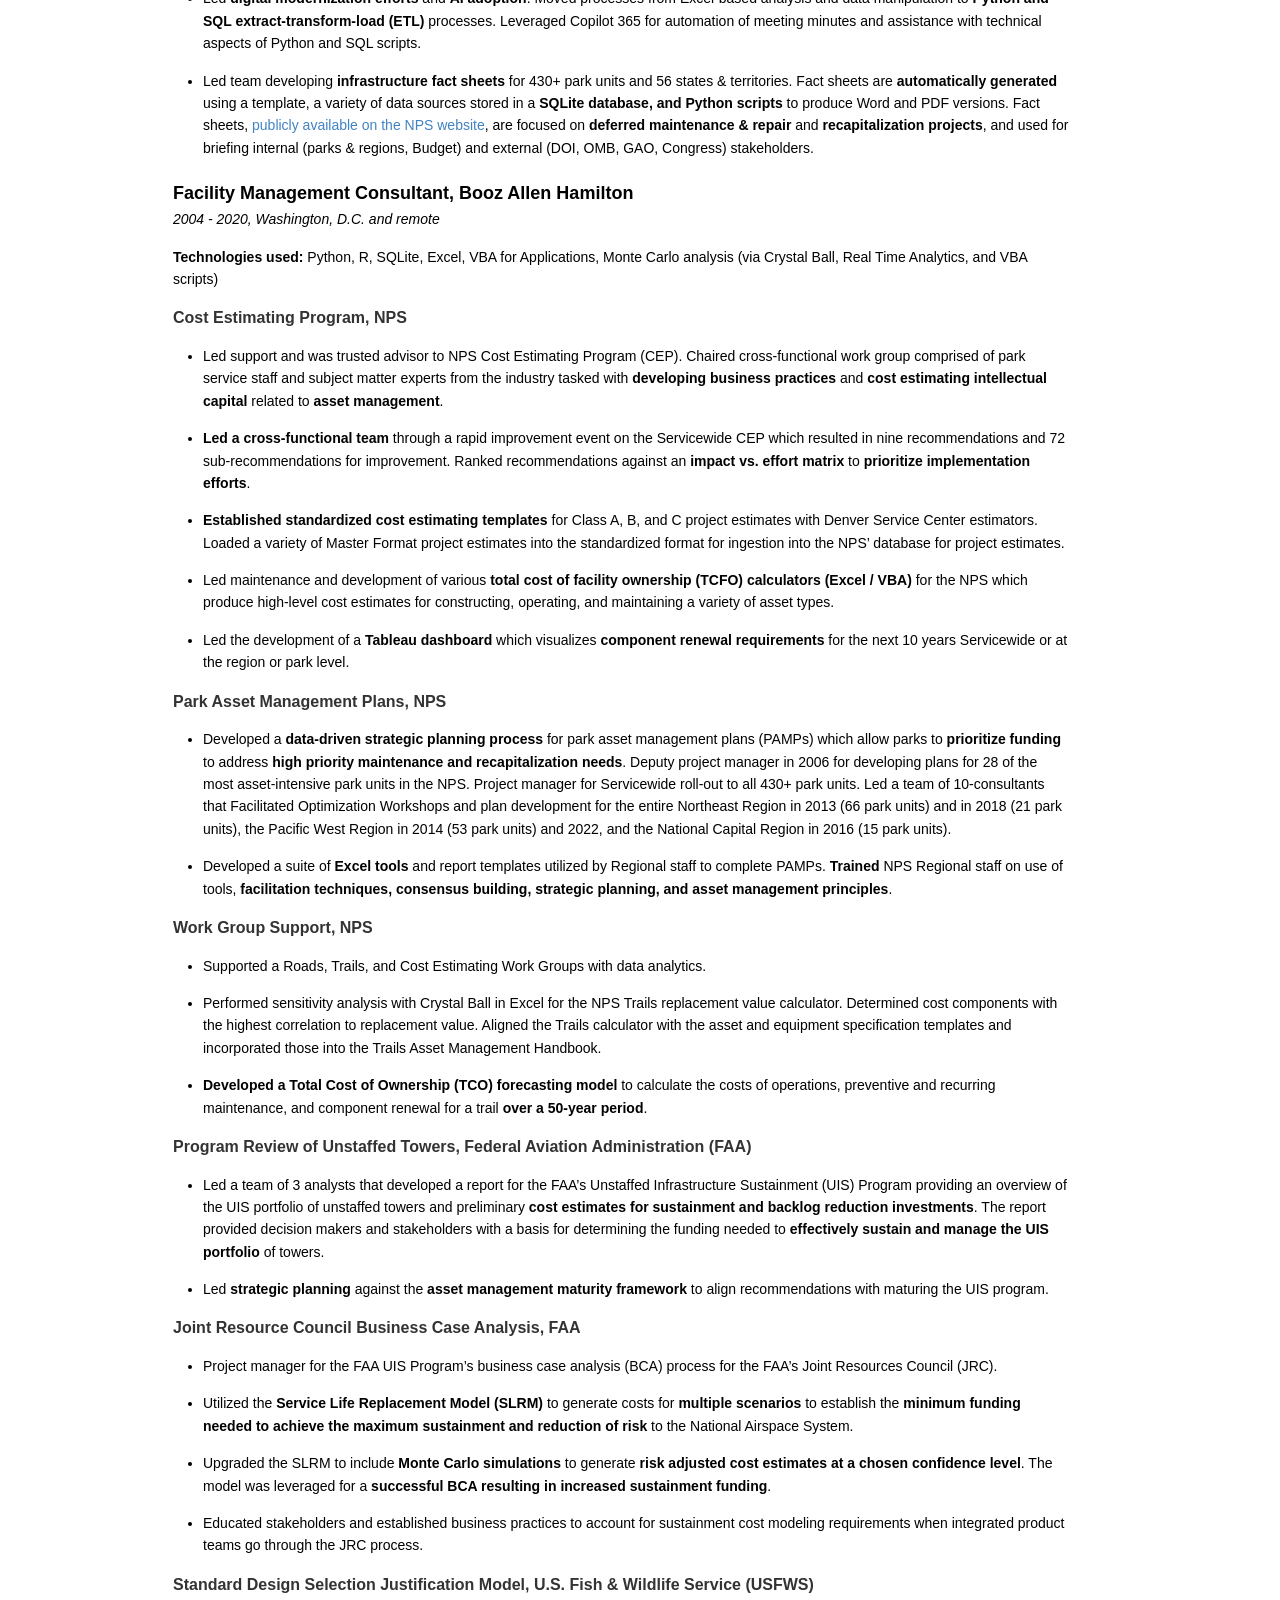
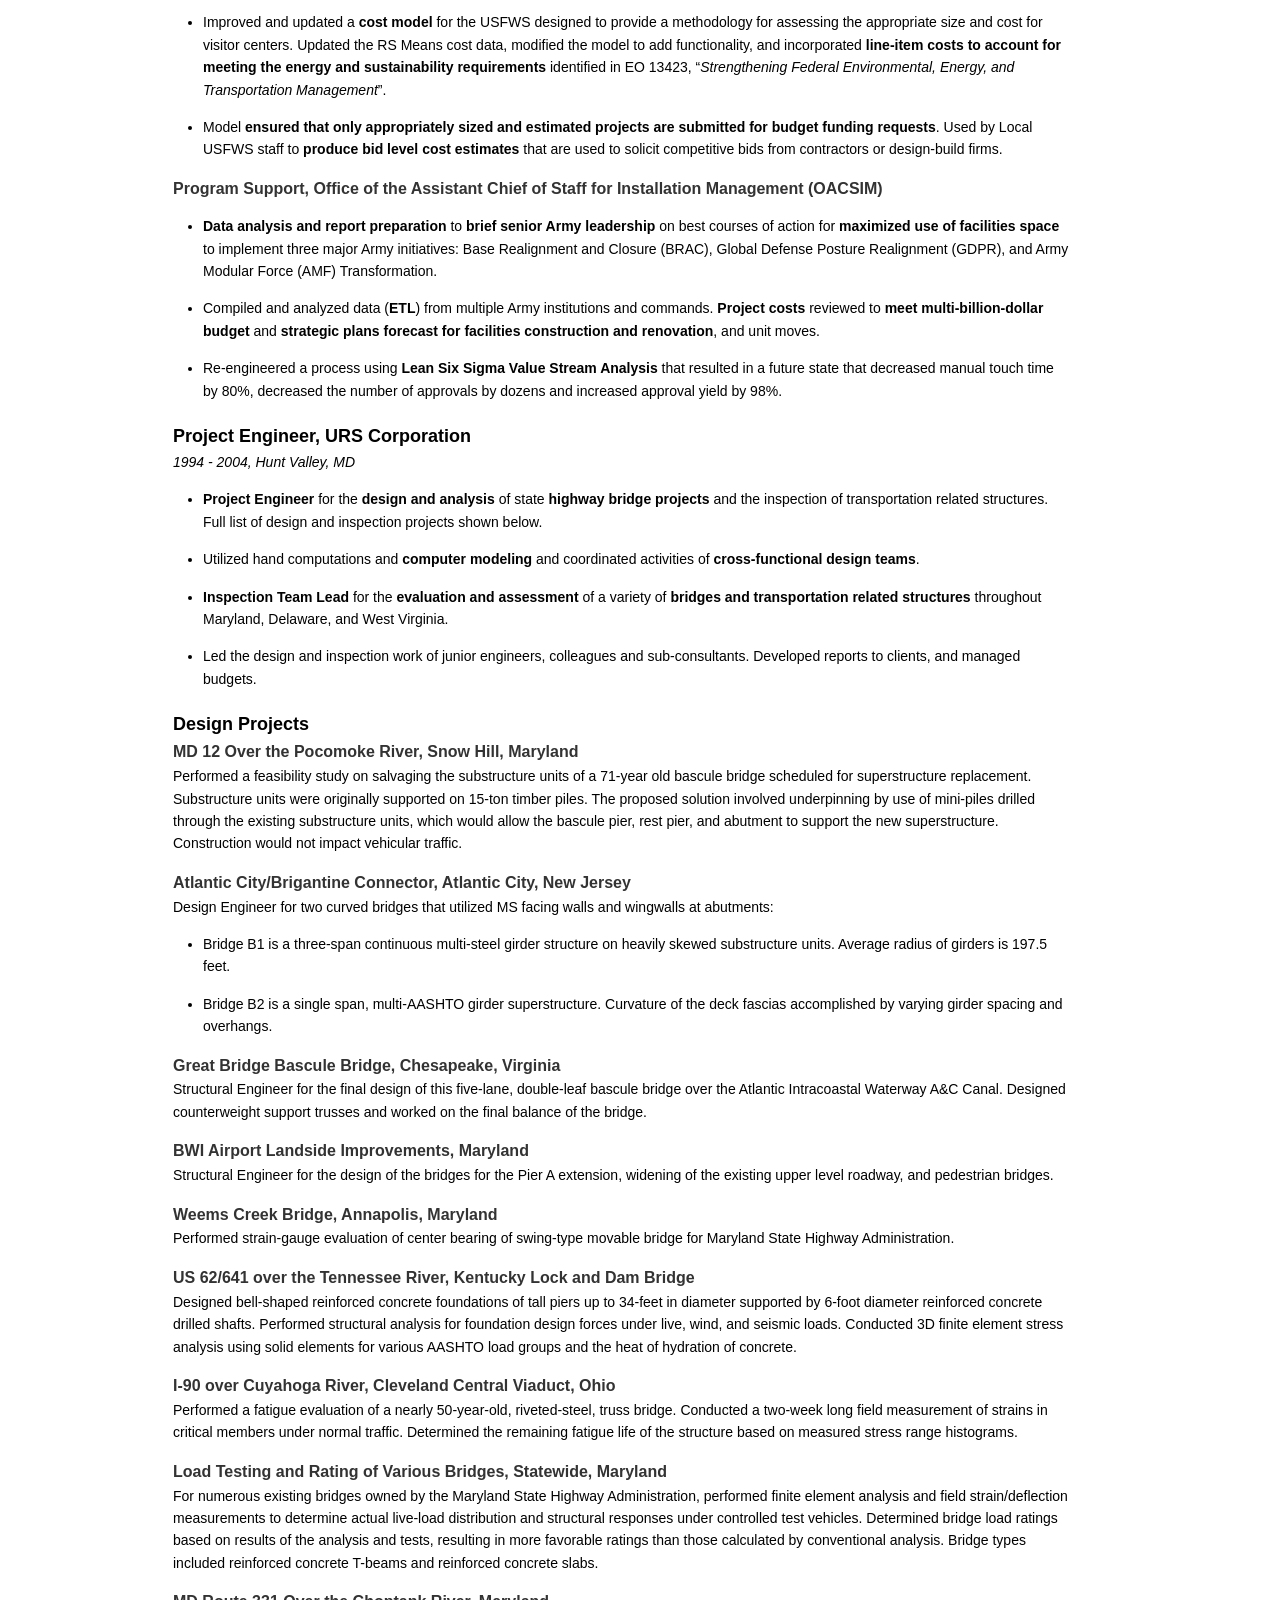
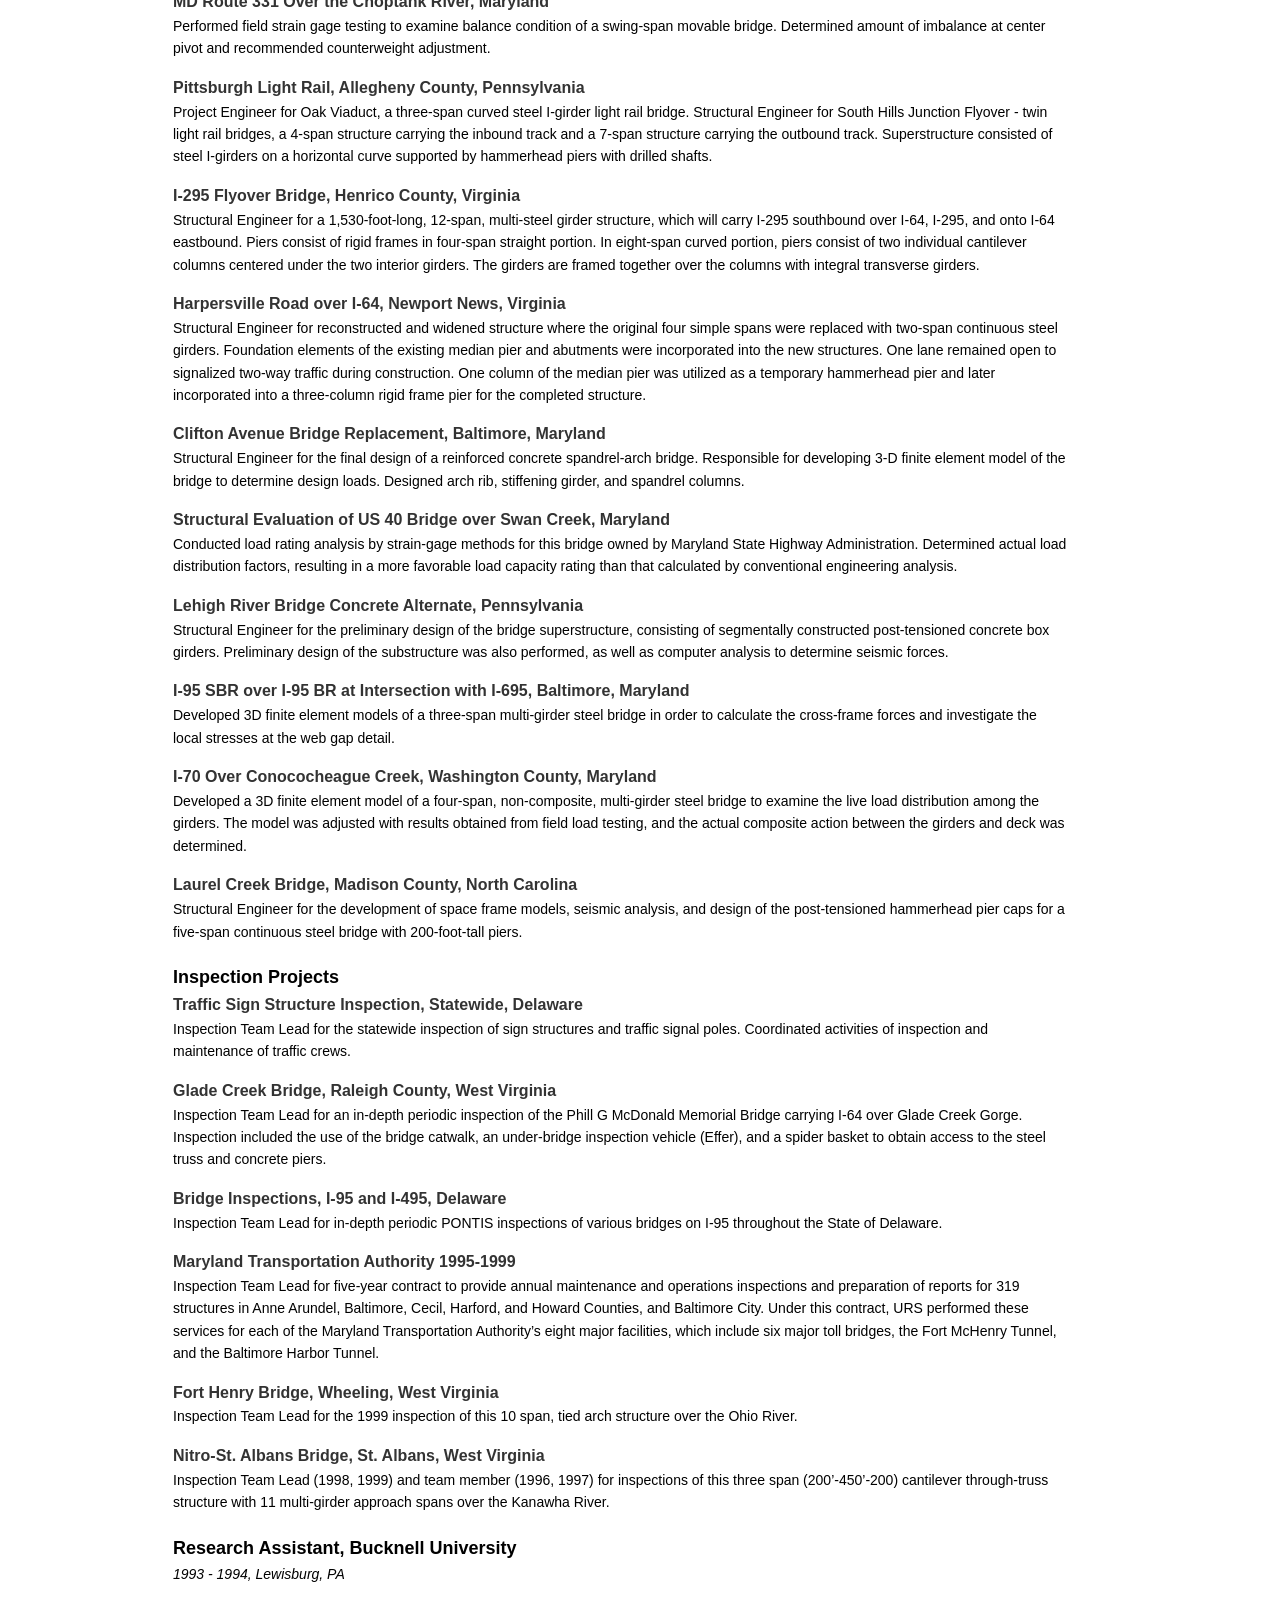
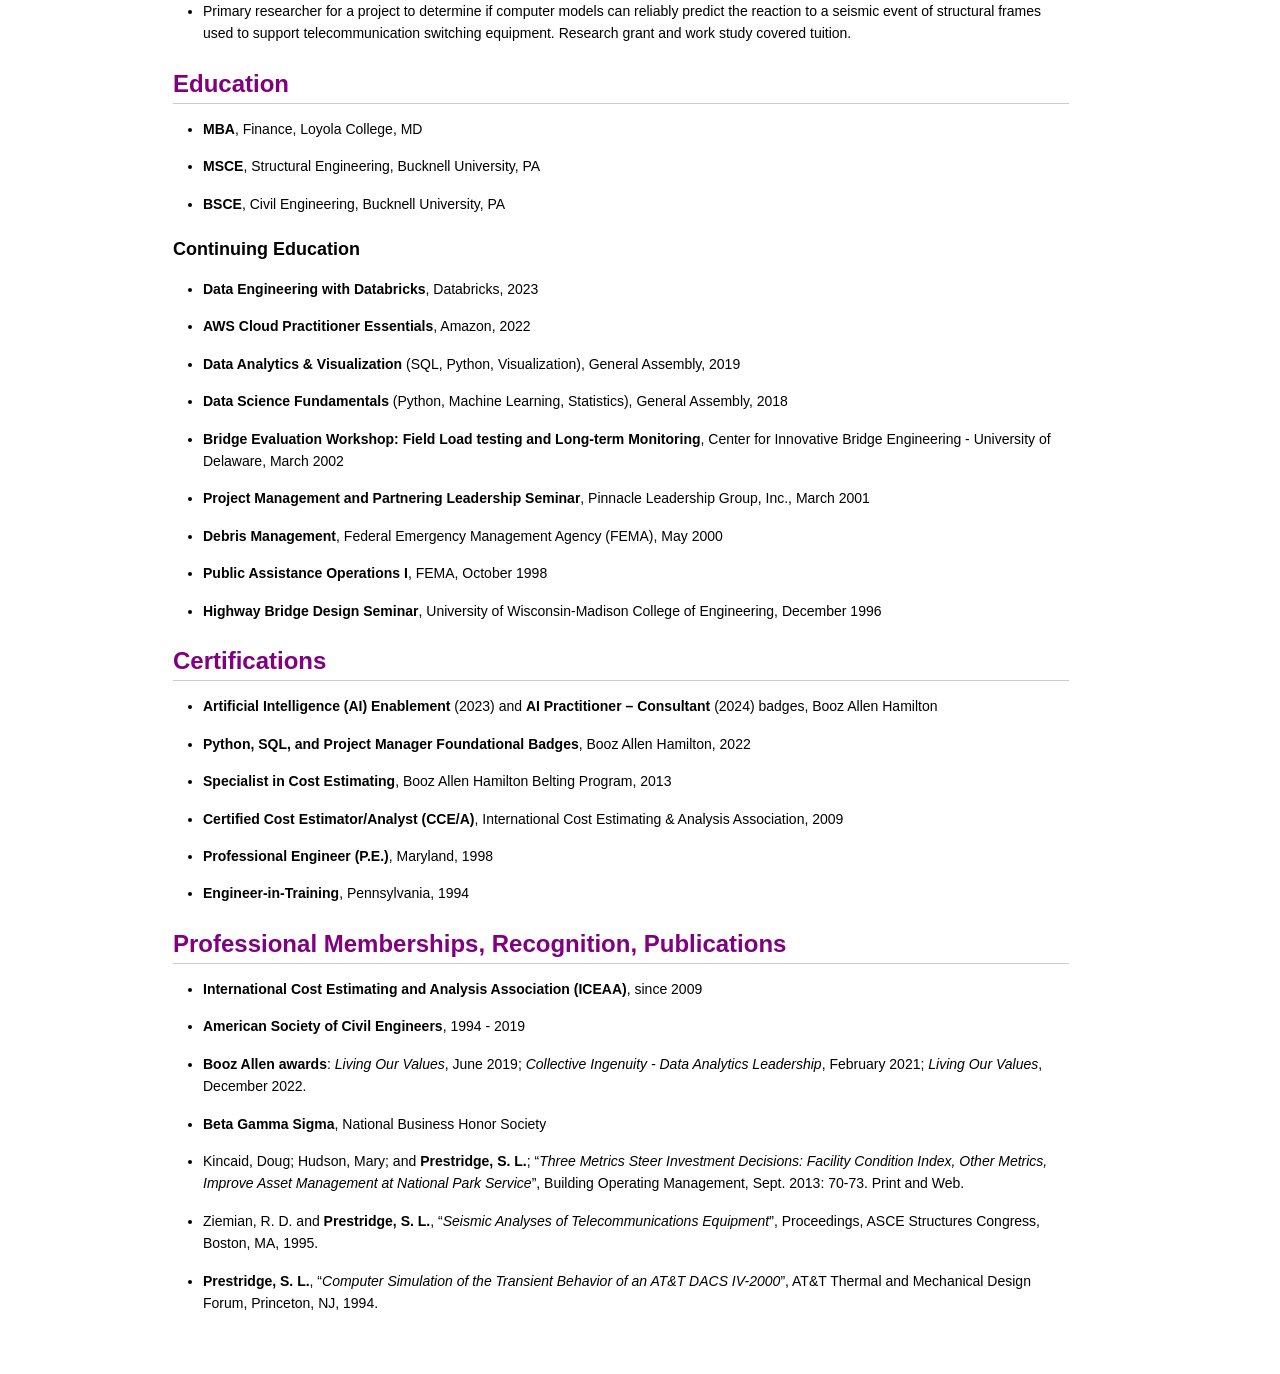
==== commit 5ef39c6b: "Update contact information in resume HTML" ====
--- a/resume_cv_prestridge_scott.html
+++ b/resume_cv_prestridge_scott.html
@@ -34,8 +34,8 @@
 Management Consultant</h1>
 <p class="author">Scott Prestridge</p>
 </header>
-<h6 id="wool-meander-7yicloud.com-.-columbia-md">[
-wool-meander-7y@icloud.com ] . [ Columbia, MD ]</h6>
+<h6 id="scottprestridgeproton.me-.-columbia-md">[
+scott.prestridge@proton.me ] . [ Columbia, MD ]</h6>
 <p>Dynamic consulting leader with over 20 years of experience in
 <strong>capital asset management, business analysis, and project
 management</strong>. I have led high-performing, cross-functional teams
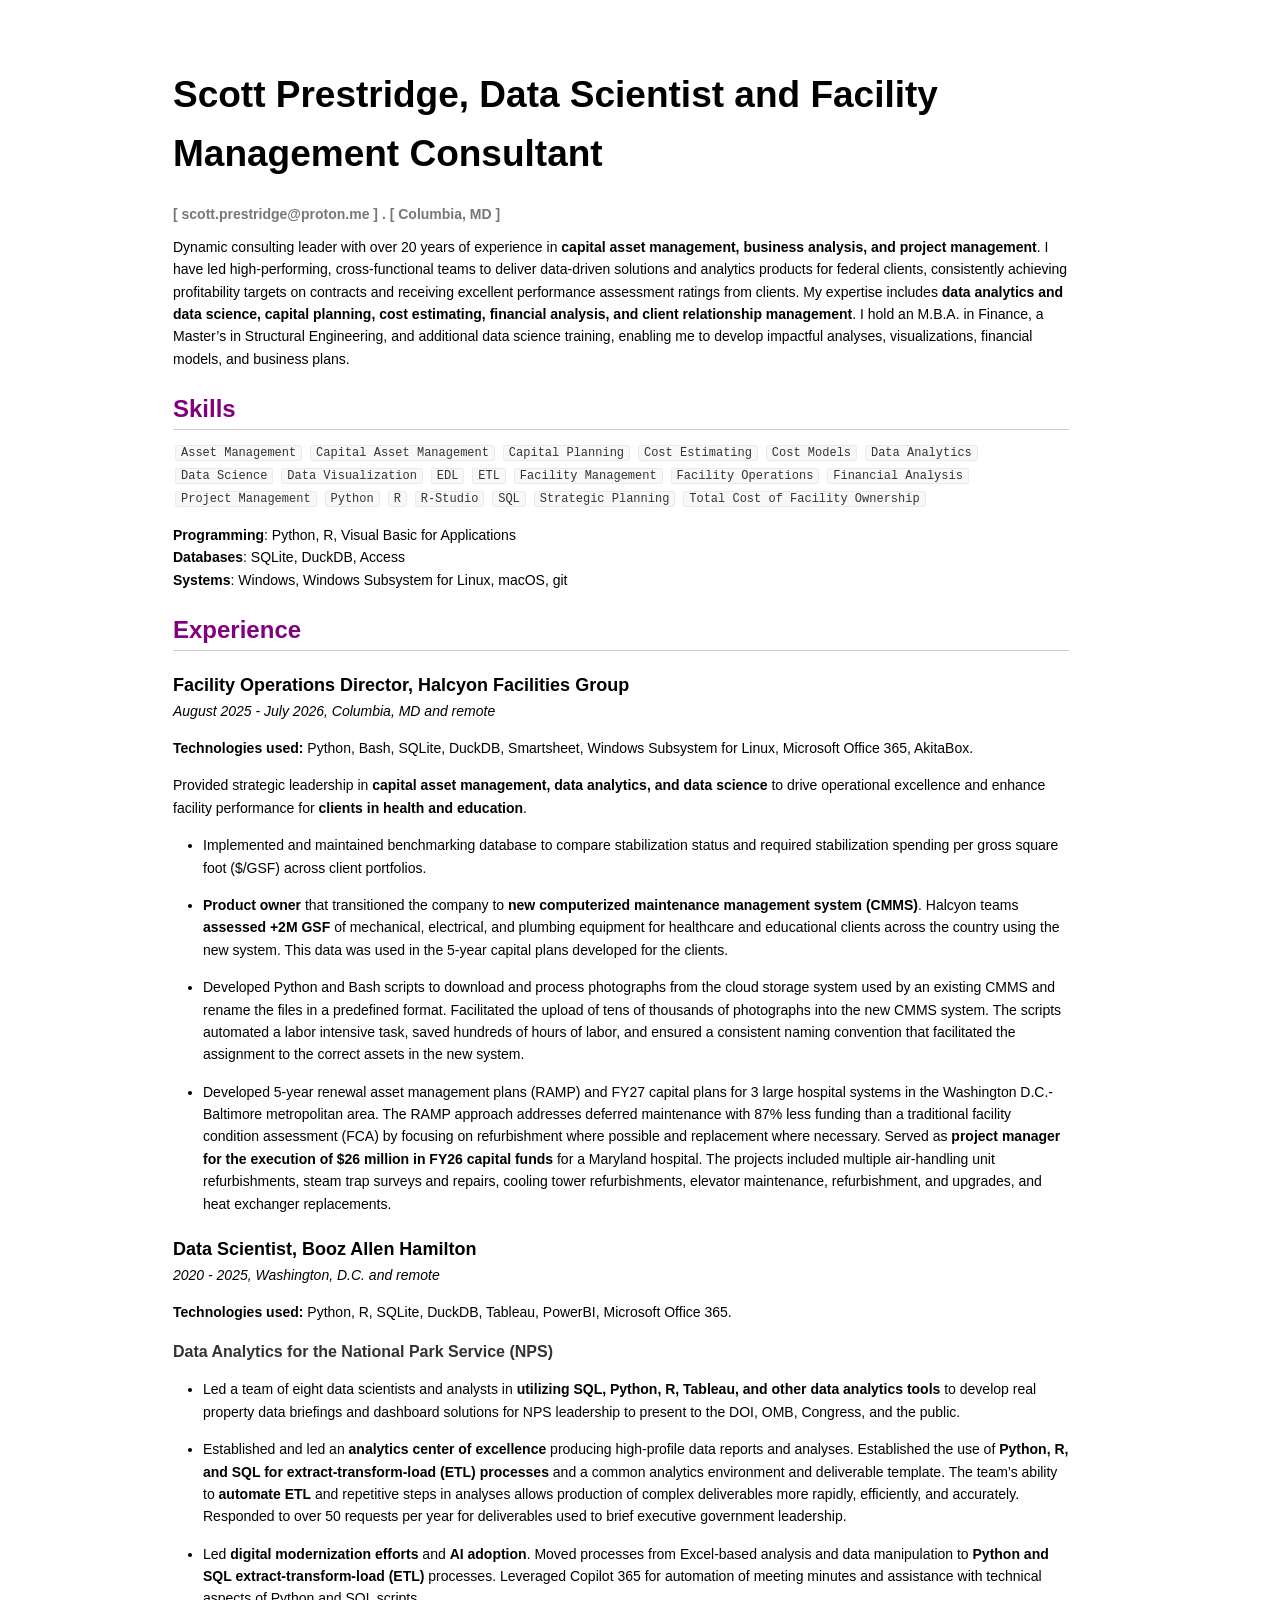
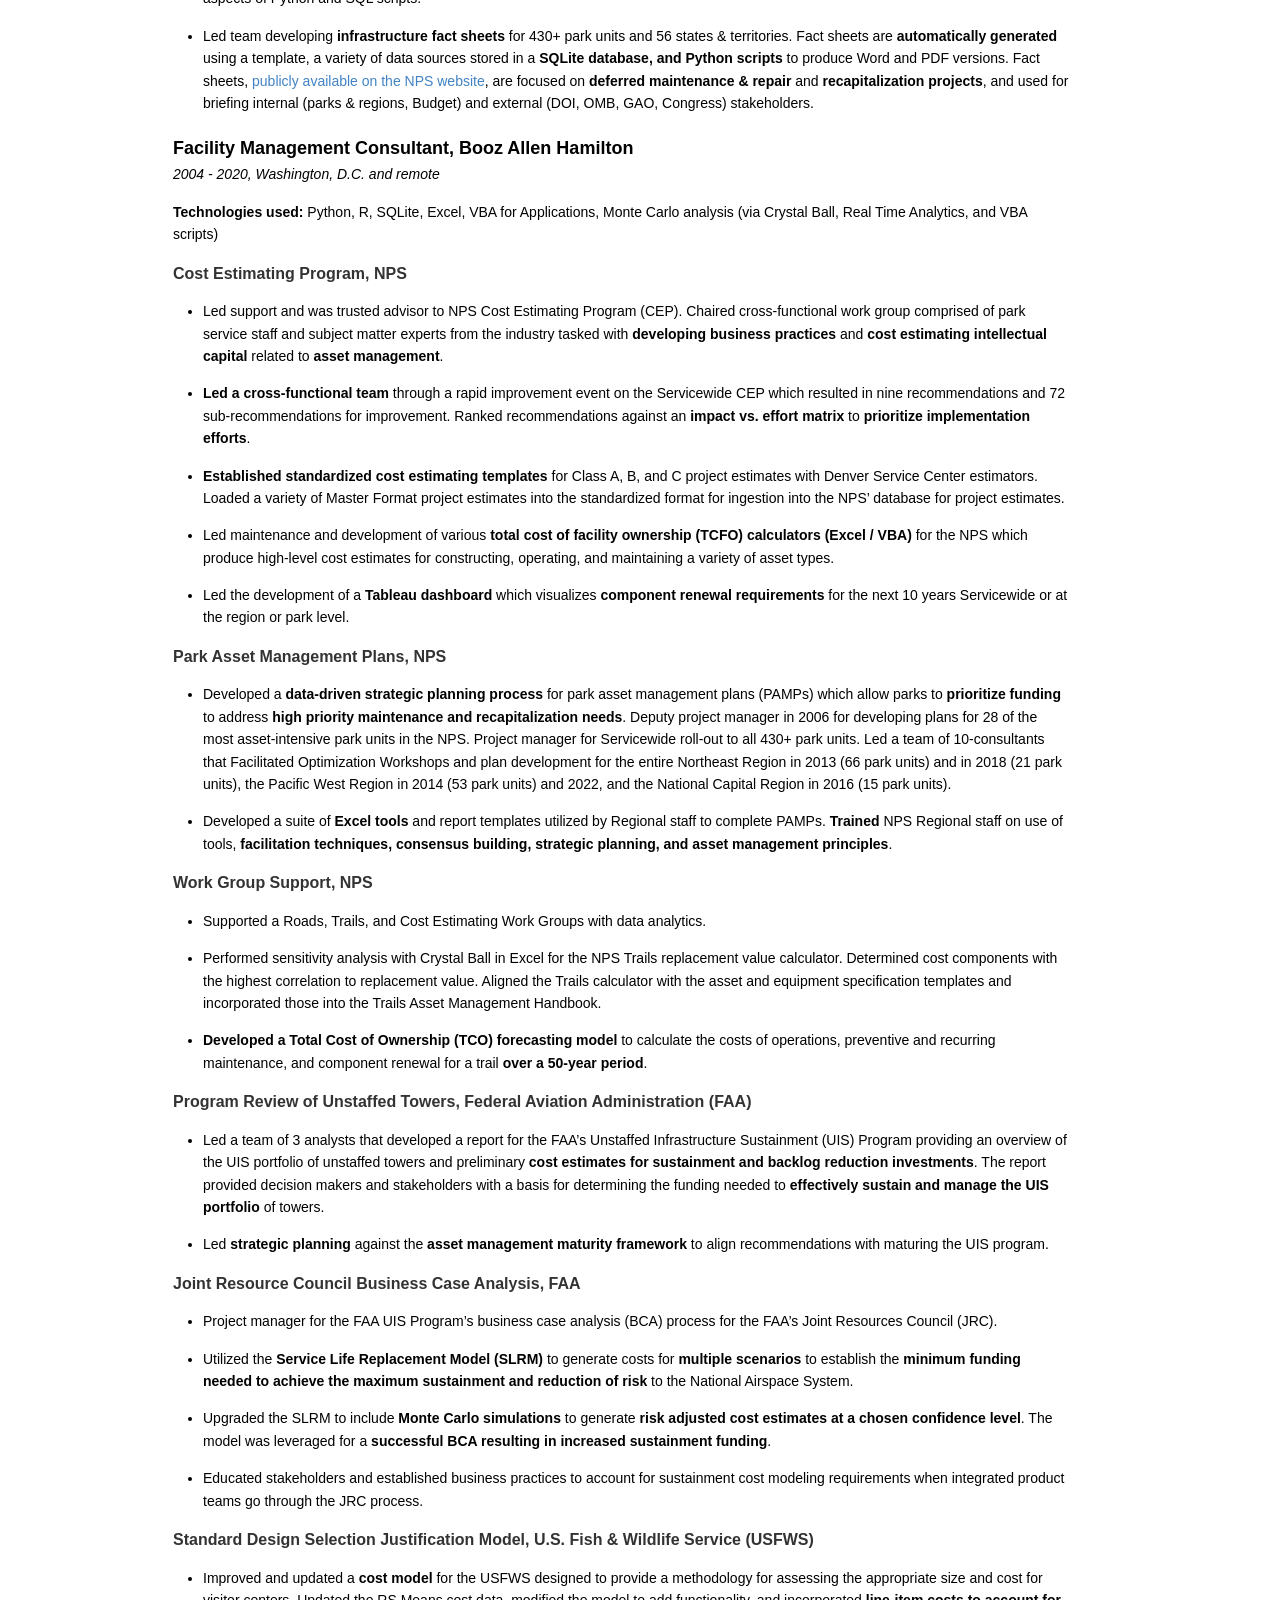
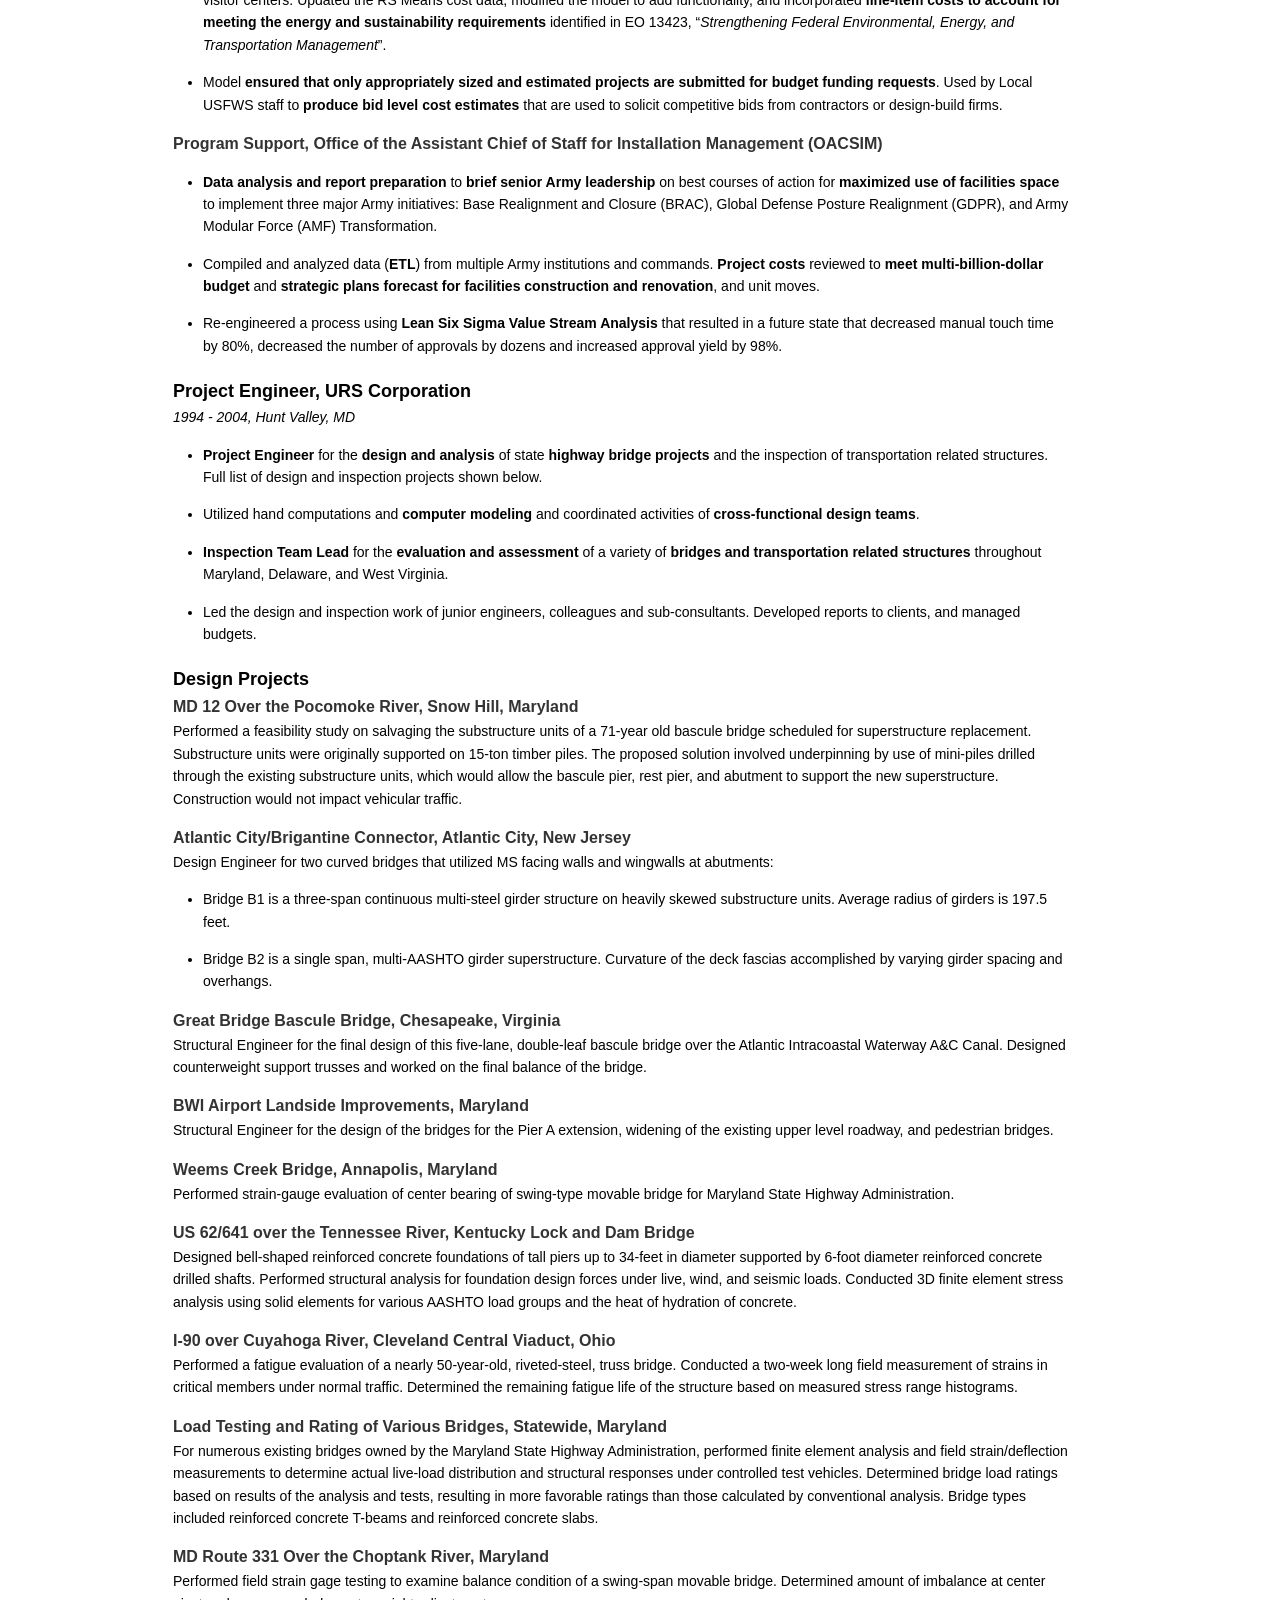
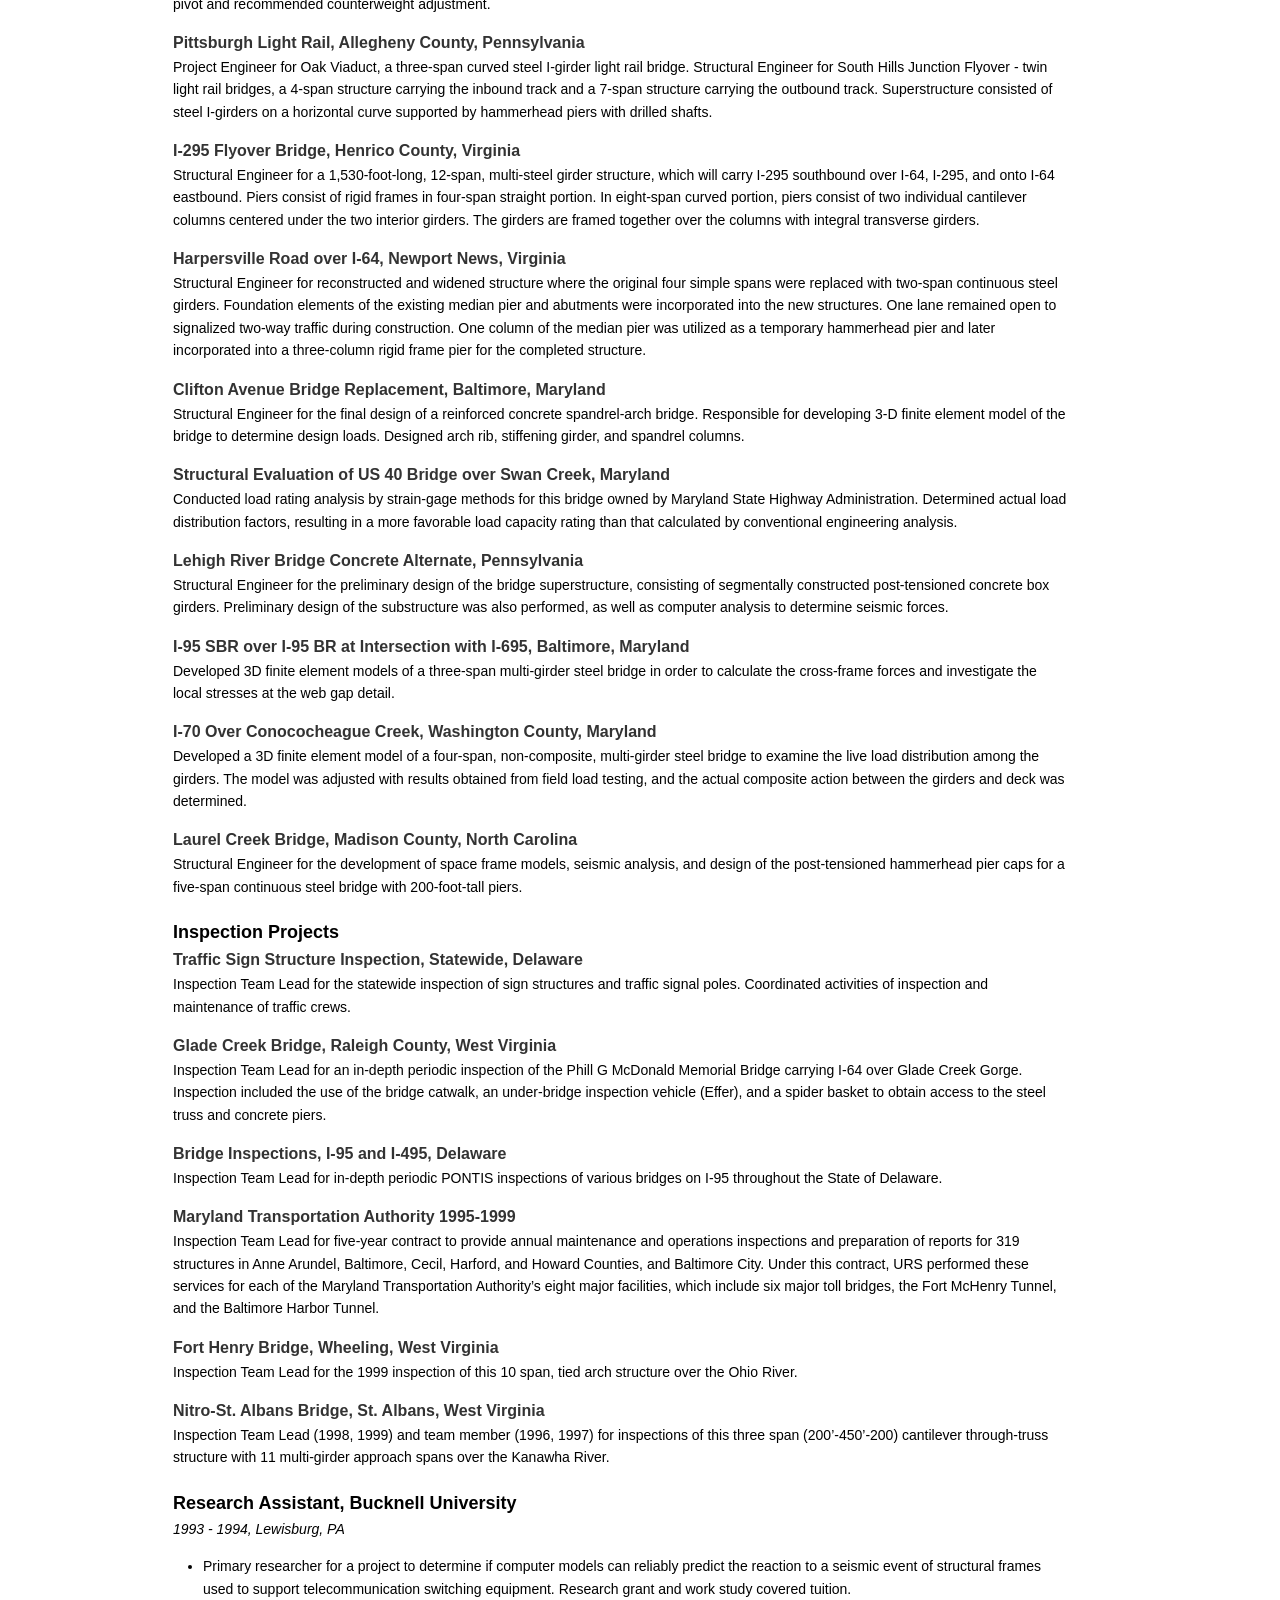
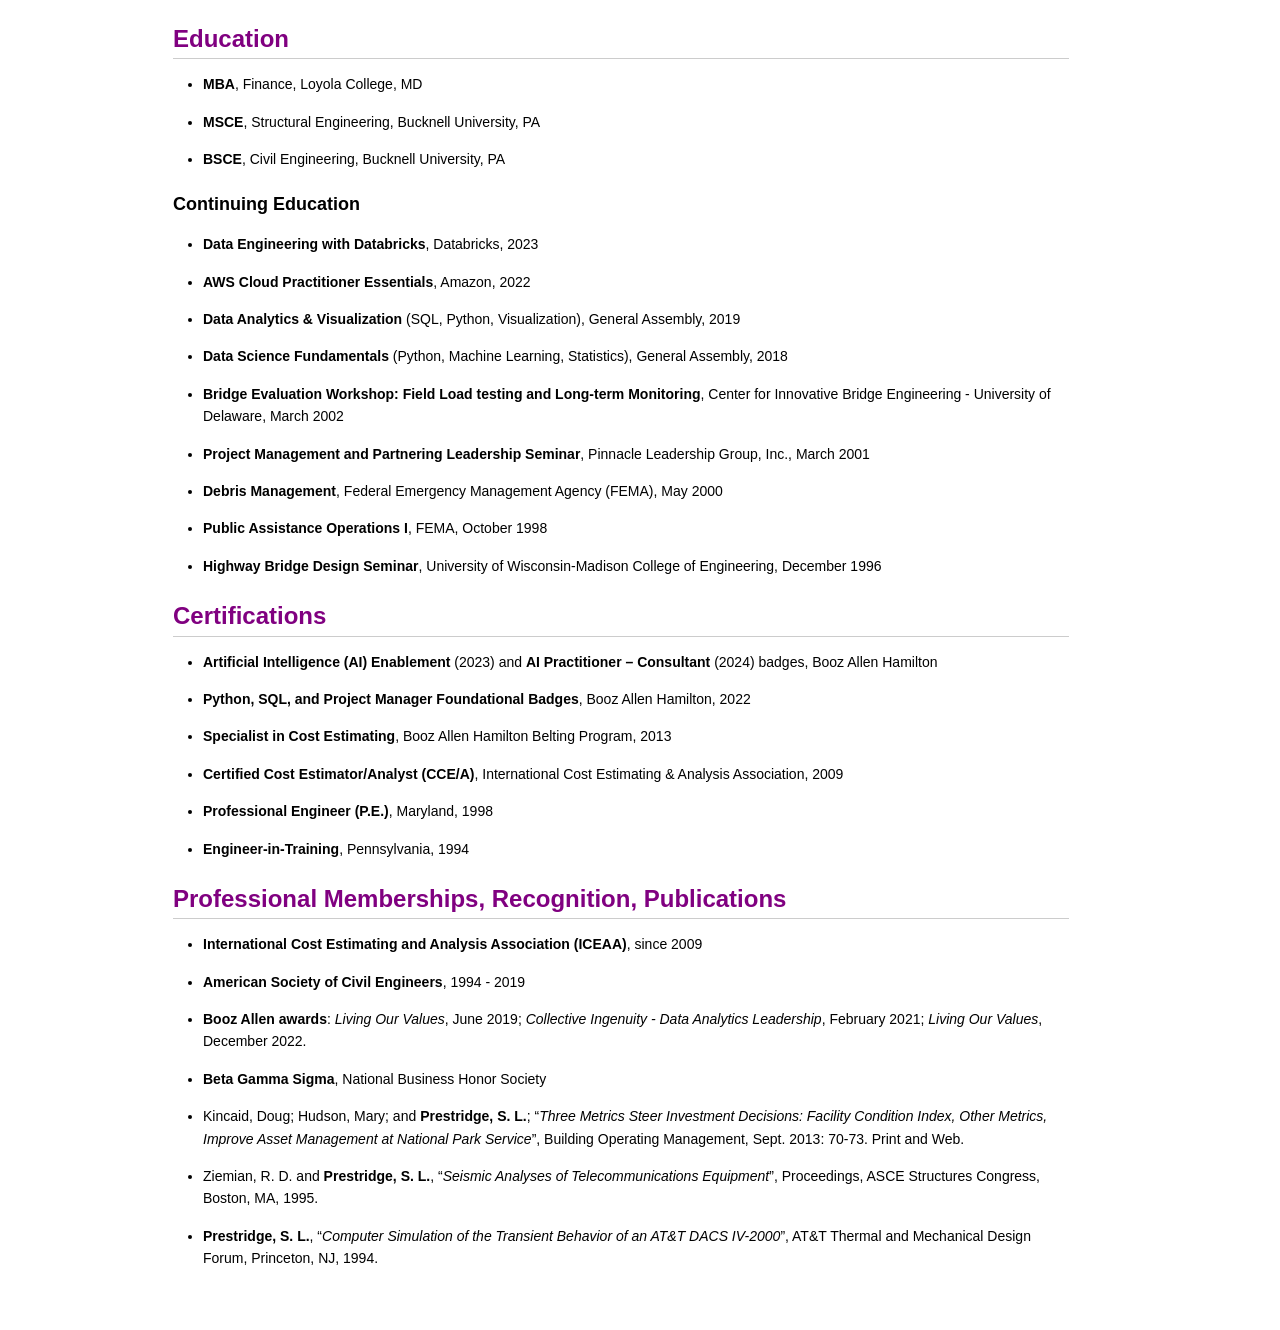
==== commit bea731c4: "Copy edits on Director role" ====
--- a/resume_cv_prestridge_scott.html
+++ b/resume_cv_prestridge_scott.html
@@ -75,18 +75,10 @@
 excellence and enhance facility performance for <strong>clients in
 health and education</strong>.</p>
 <ul>
-<li><p>Implemented and maintained Halcyon’s benchmarking database to
-compare stabilization status and spending per gross square foot ($/GSF)
+<li><p>Implemented and maintained benchmarking database to
+compare stabilization status and required stabilization spending per gross square foot ($/GSF)
 across client portfolios.</p></li>
-<li><p>Transitioned Halcyon from one commercial-off-the-shelf assessment
-product (Fieldwire) to another (AkitaBox, a leading SaaS provider of
-facility asset management solutions). Served as product owner and
-liaison with AkitaBox’s implementation team. Halcyon assessment teams
-used AkitaBox to assess the mechanical, plumbing, and electrical systems
-for three large hospital systems in the DC-MD metro area, as well as
-hospital clients in Texas, Rhode Island, and Florida and educational
-clients in Washington, D.C. and Ohio (+2M GSF). This data was used in
-the 5-year capital plans developed for the clients.</p></li>
+<li><p><strong>Product owner</strong> that transitioned the company to <strong>new computerized maintenance management system (CMMS)</strong>. Halcyon teams <strong>assessed +2M GSF</strong> of mechanical, electrical, and plumbing equipment for healthcare and educational clients across the country using the new system. This data was used in the 5-year capital plans developed for the clients.</p></li>
 <li><p>Developed Python and Bash scripts to download and process
 photographs from the cloud storage system used by an existing CMMS and
 rename the files in a predefined format. Facilitated the upload of tens
@@ -99,8 +91,8 @@
 D.C.-Baltimore metropolitan area. The RAMP approach addresses deferred
 maintenance with 87% less funding than a traditional facility condition
 assessment (FCA) by focusing on refurbishment where possible and
-replacement where necessary. Served as project manager for the execution
-of $26 million in FY26 capital funds for a Maryland hospital. The
+replacement where necessary. Served as <strong>project manager for the execution
+of $26 million in FY26 capital funds</strong> for a Maryland hospital. The
 projects included multiple air-handling unit refurbishments, steam trap
 surveys and repairs, cooling tower refurbishments, elevator maintenance,
 refurbishment, and upgrades, and heat exchanger replacements.</p></li>
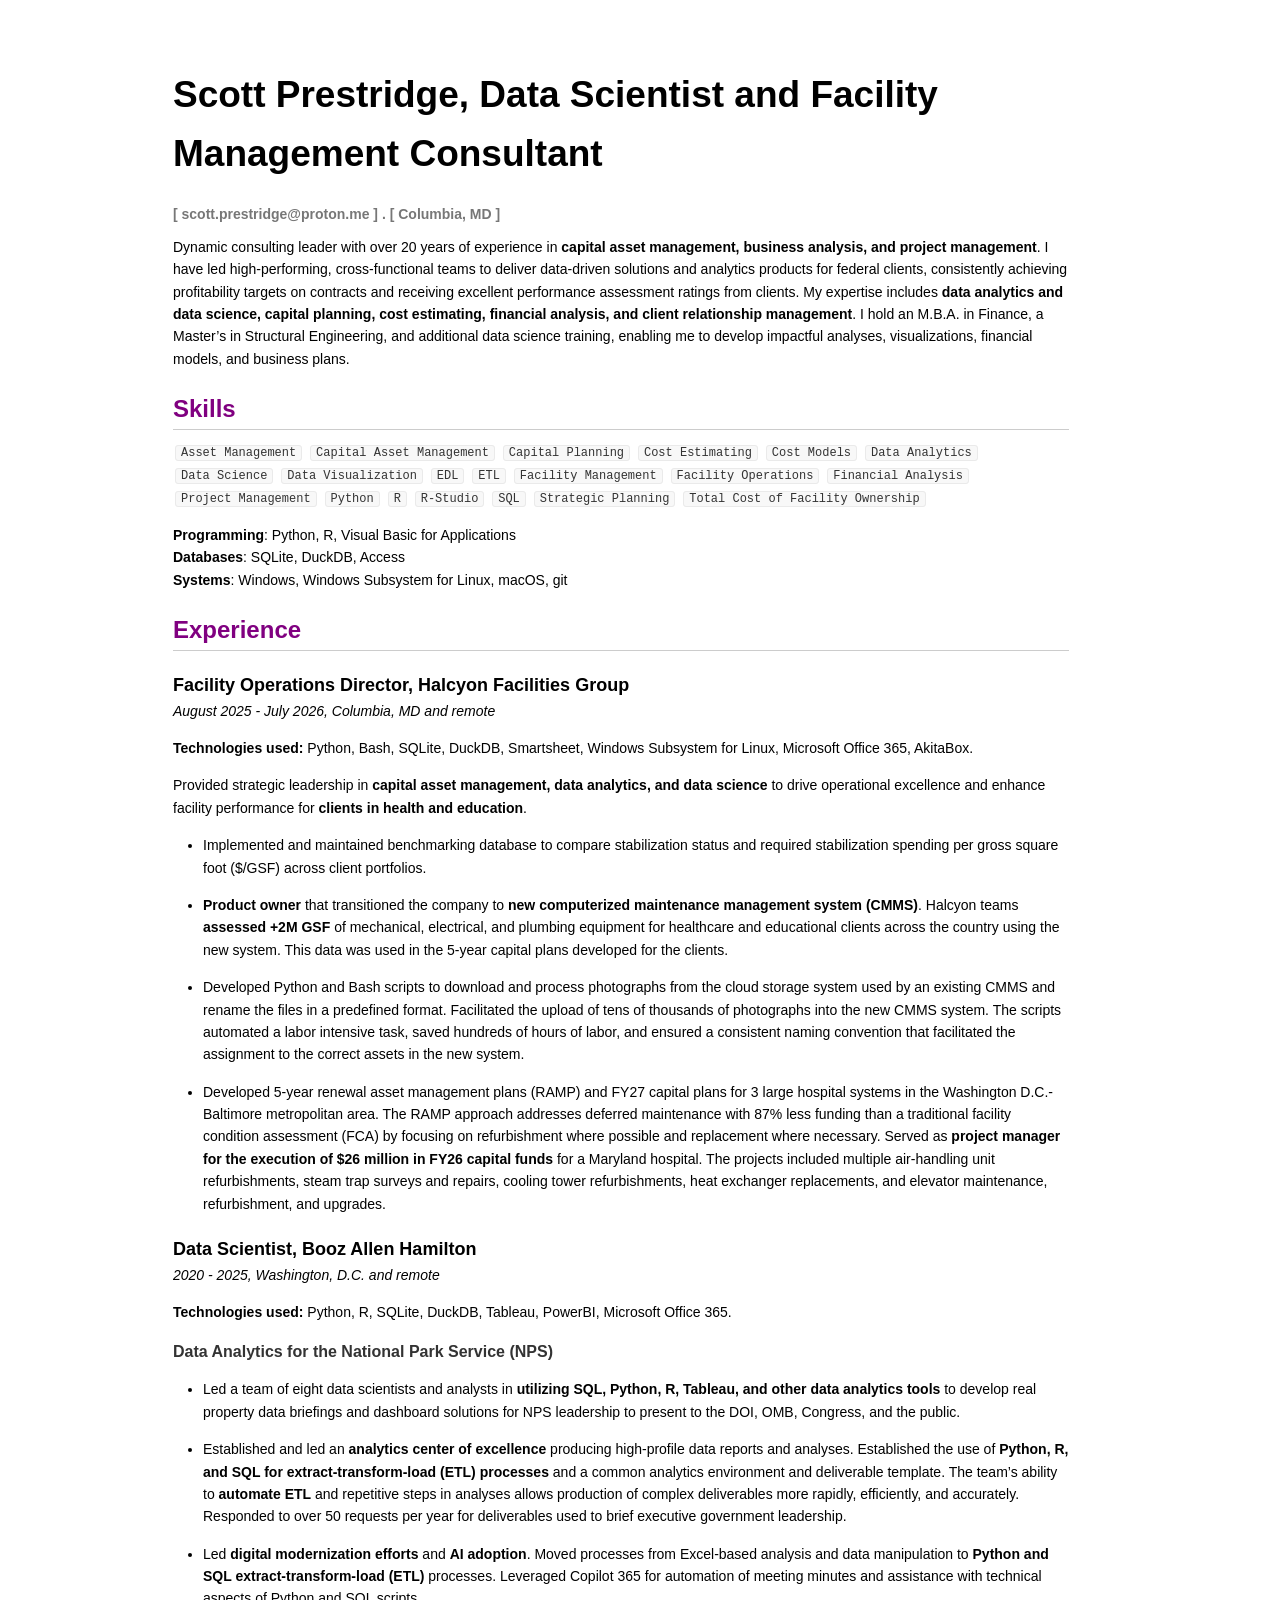
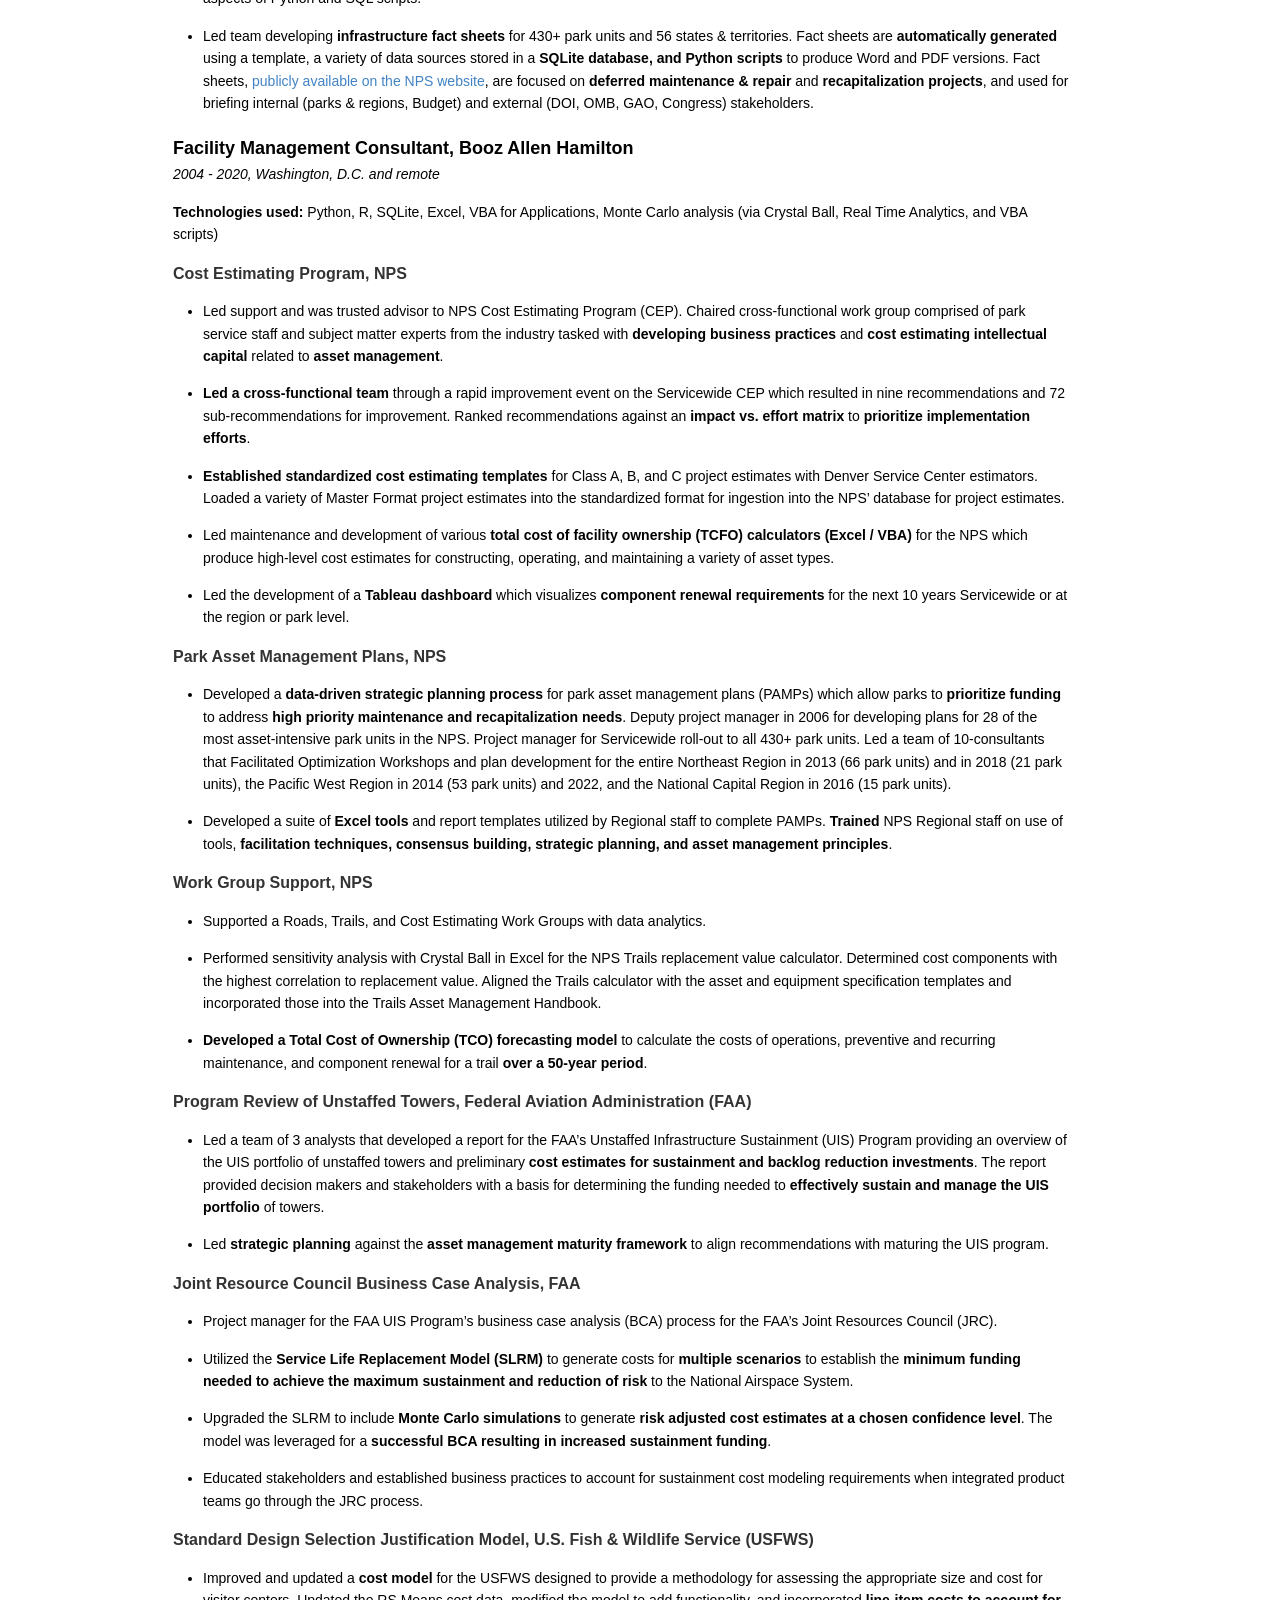
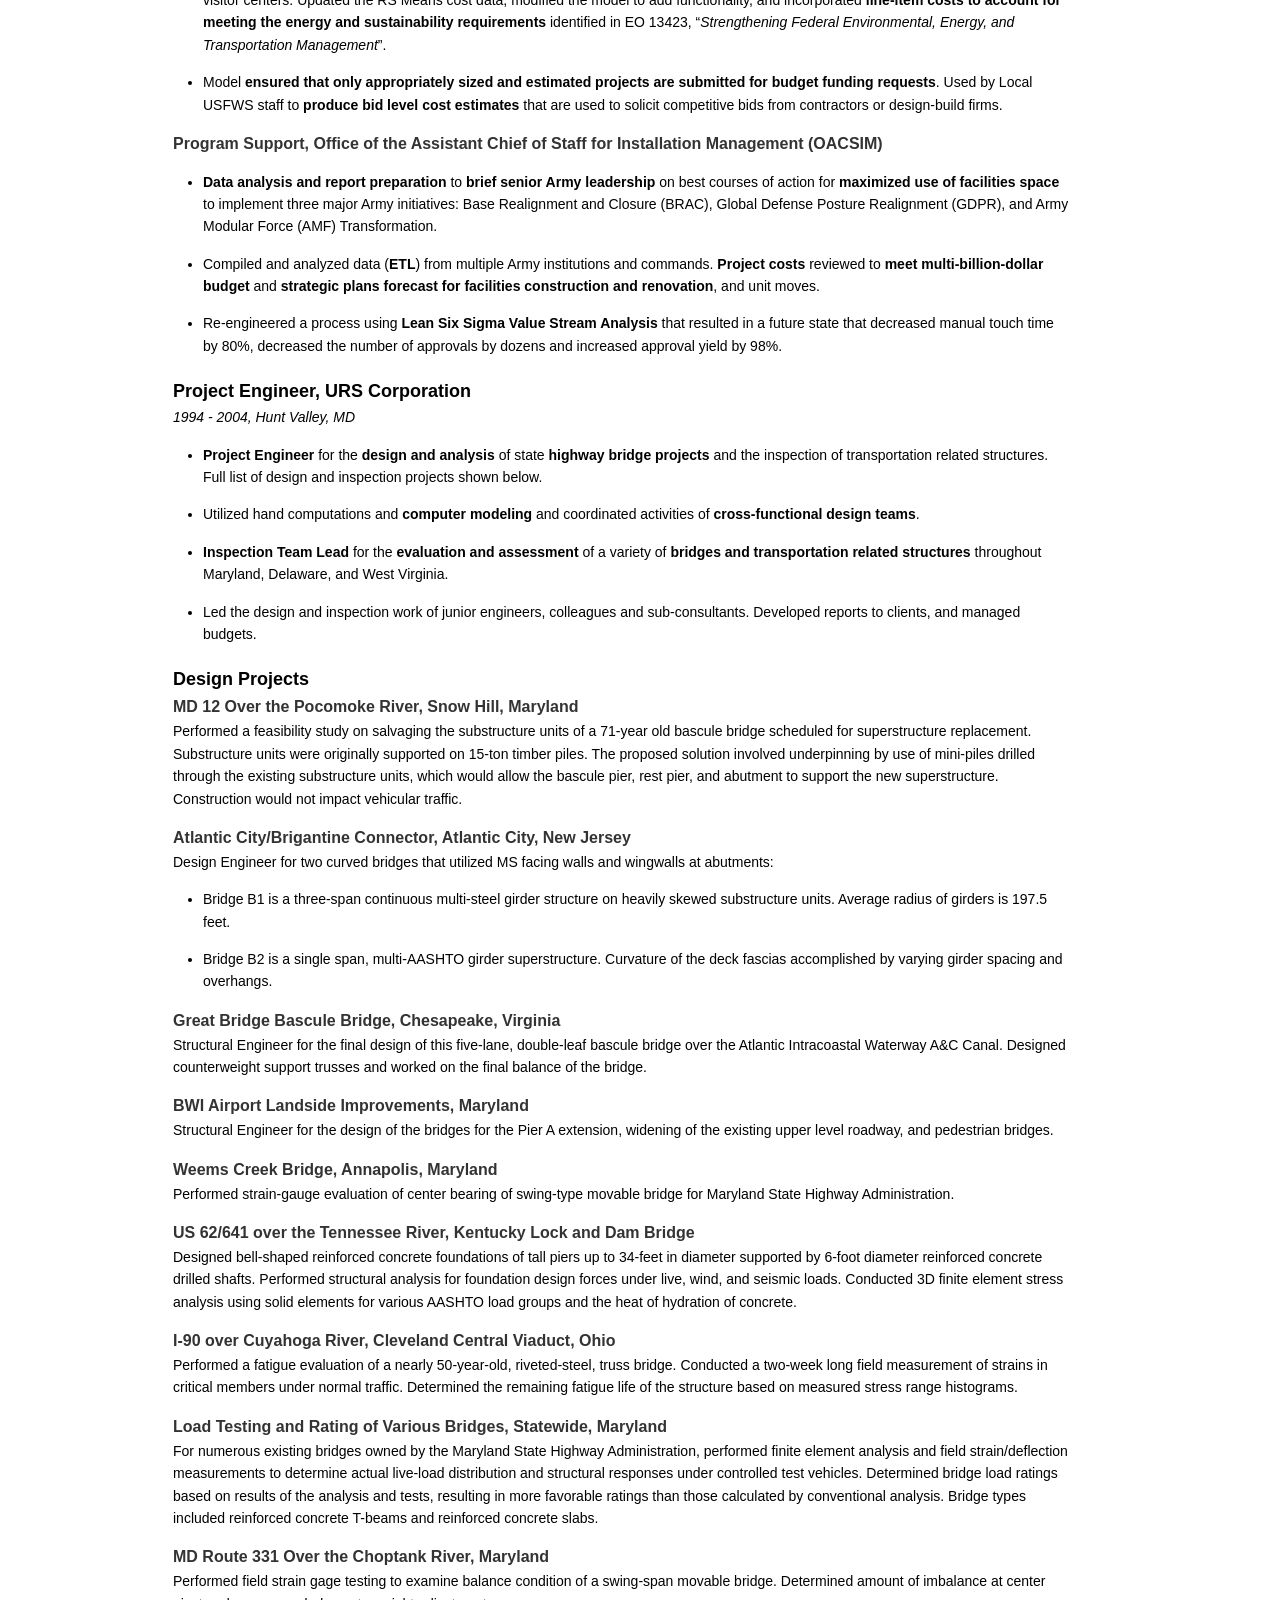
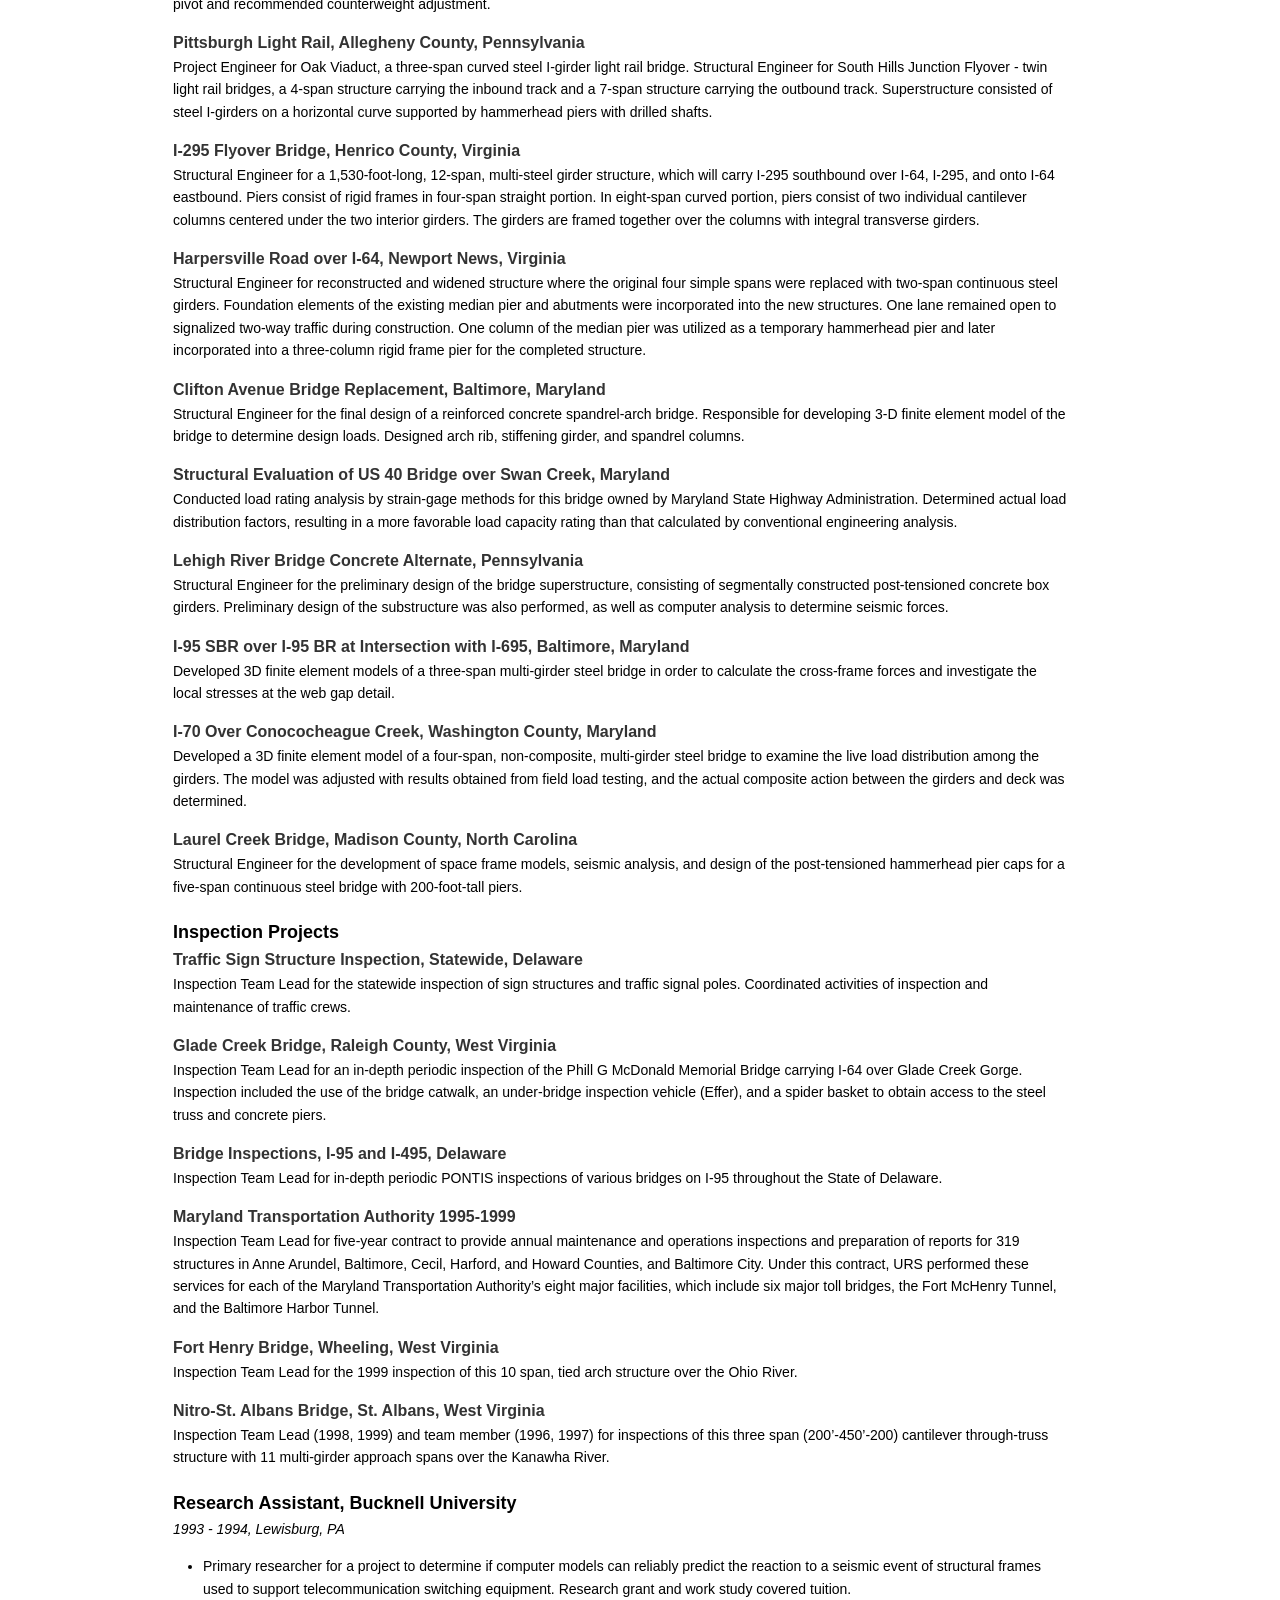
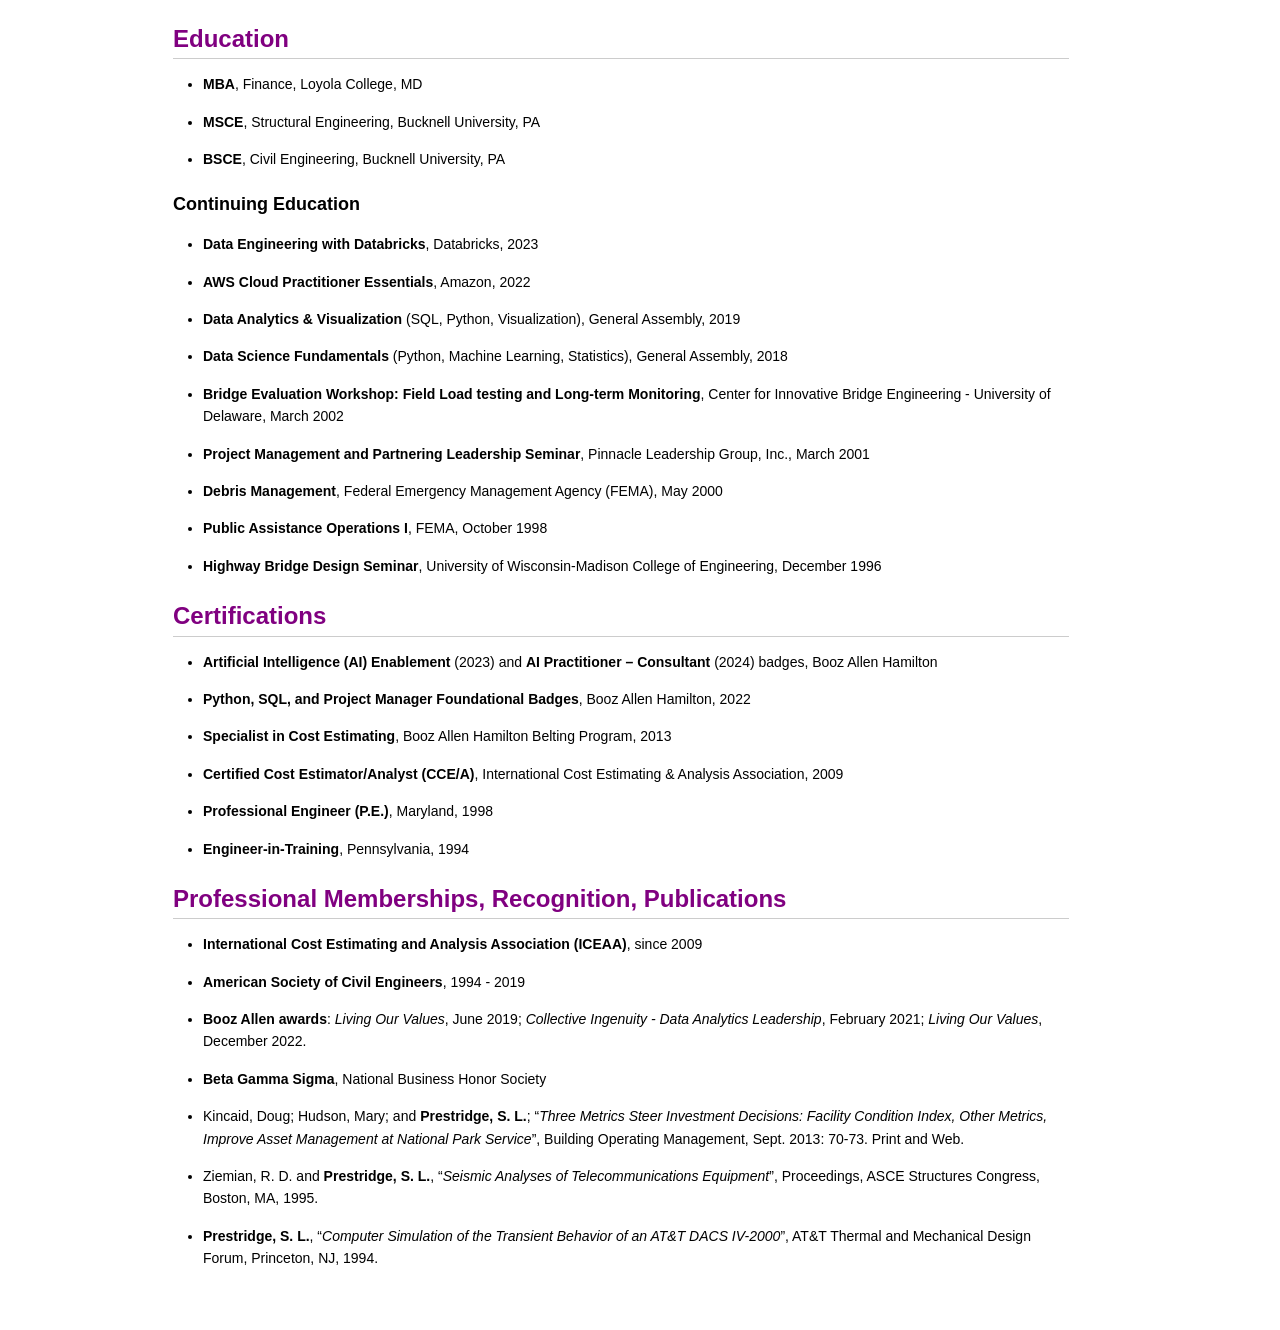
==== commit c2aa539e: "Add'l updates to Director role Removed redundancy in project description for clarity." ====
--- a/resume_cv_prestridge_scott.html
+++ b/resume_cv_prestridge_scott.html
@@ -94,8 +94,8 @@
 replacement where necessary. Served as <strong>project manager for the execution
 of $26 million in FY26 capital funds</strong> for a Maryland hospital. The
 projects included multiple air-handling unit refurbishments, steam trap
-surveys and repairs, cooling tower refurbishments, elevator maintenance,
-refurbishment, and upgrades, and heat exchanger replacements.</p></li>
+surveys and repairs, cooling tower refurbishments, heat exchanger replacements, and elevator maintenance,
+refurbishment, and upgrades.</p></li>
 </ul>
 <h3 id="data-scientist-booz-allen-hamilton">Data Scientist, Booz Allen
 Hamilton</h3>
